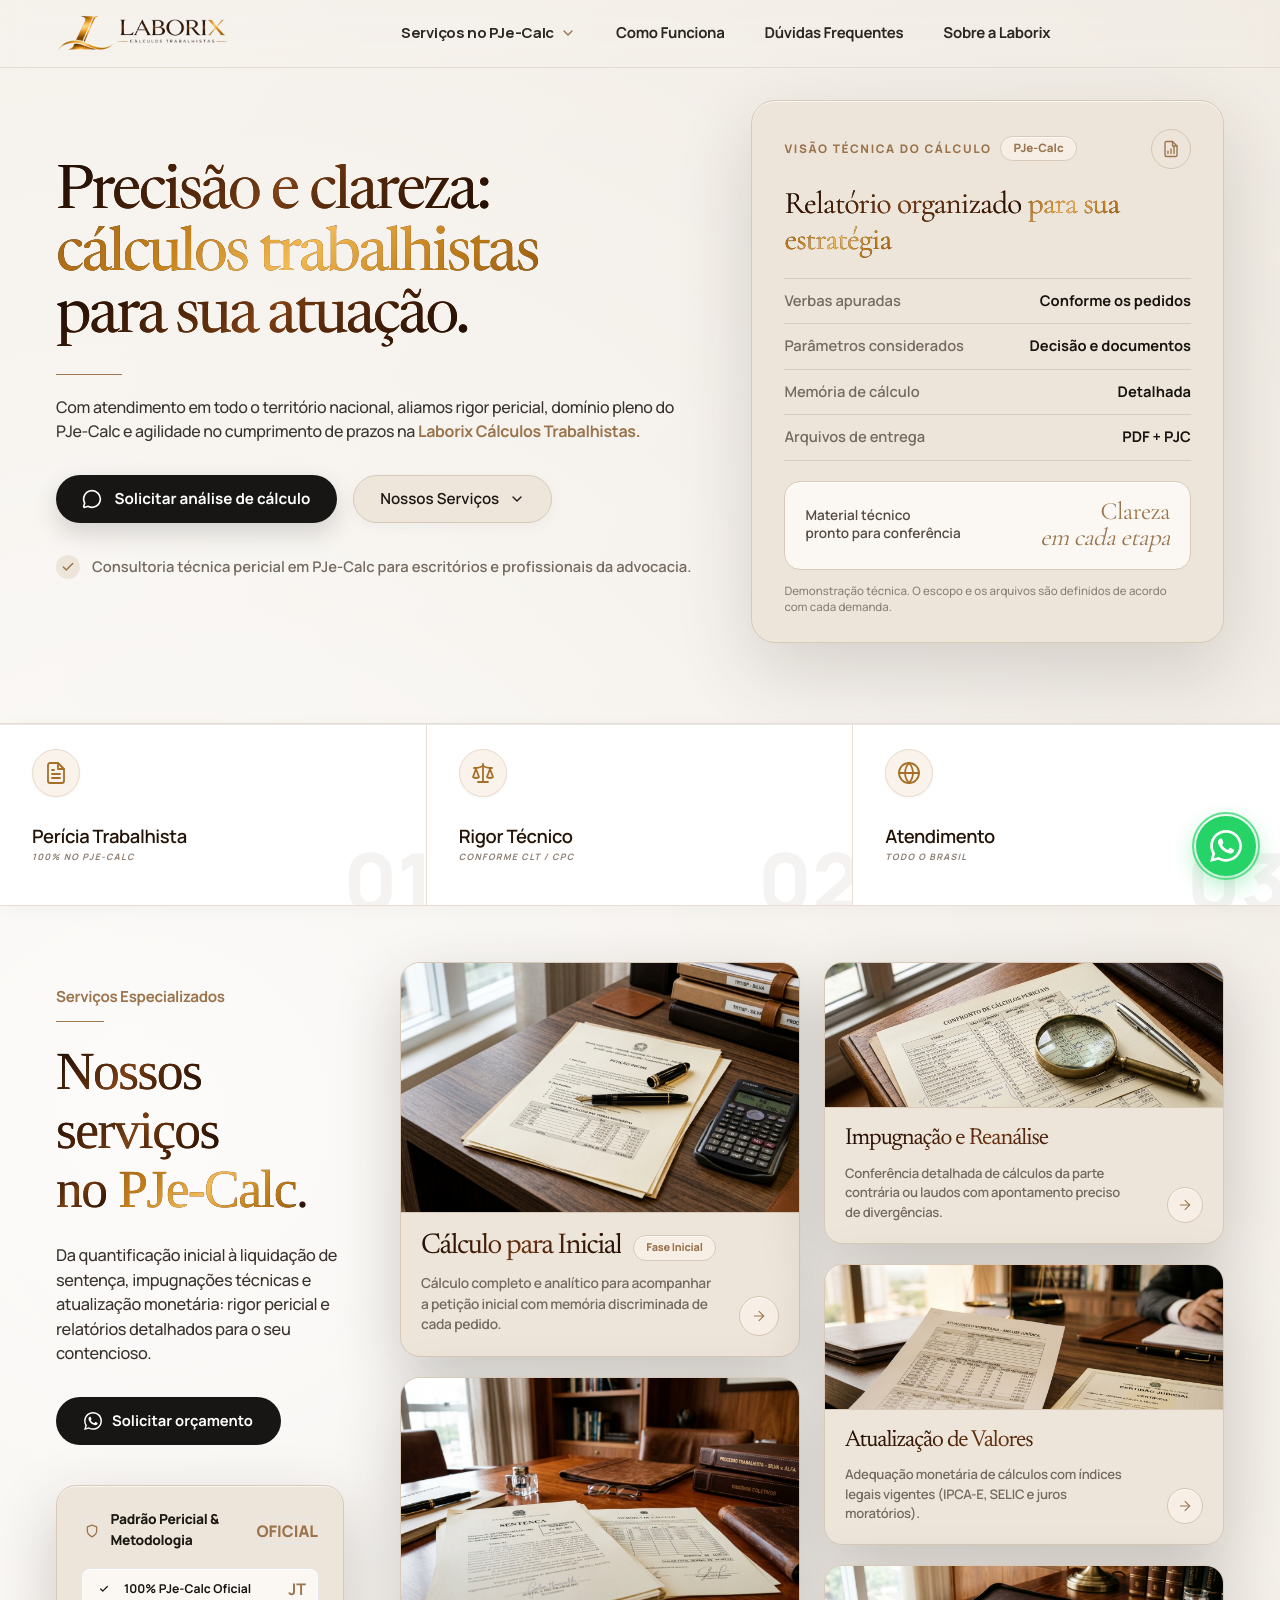
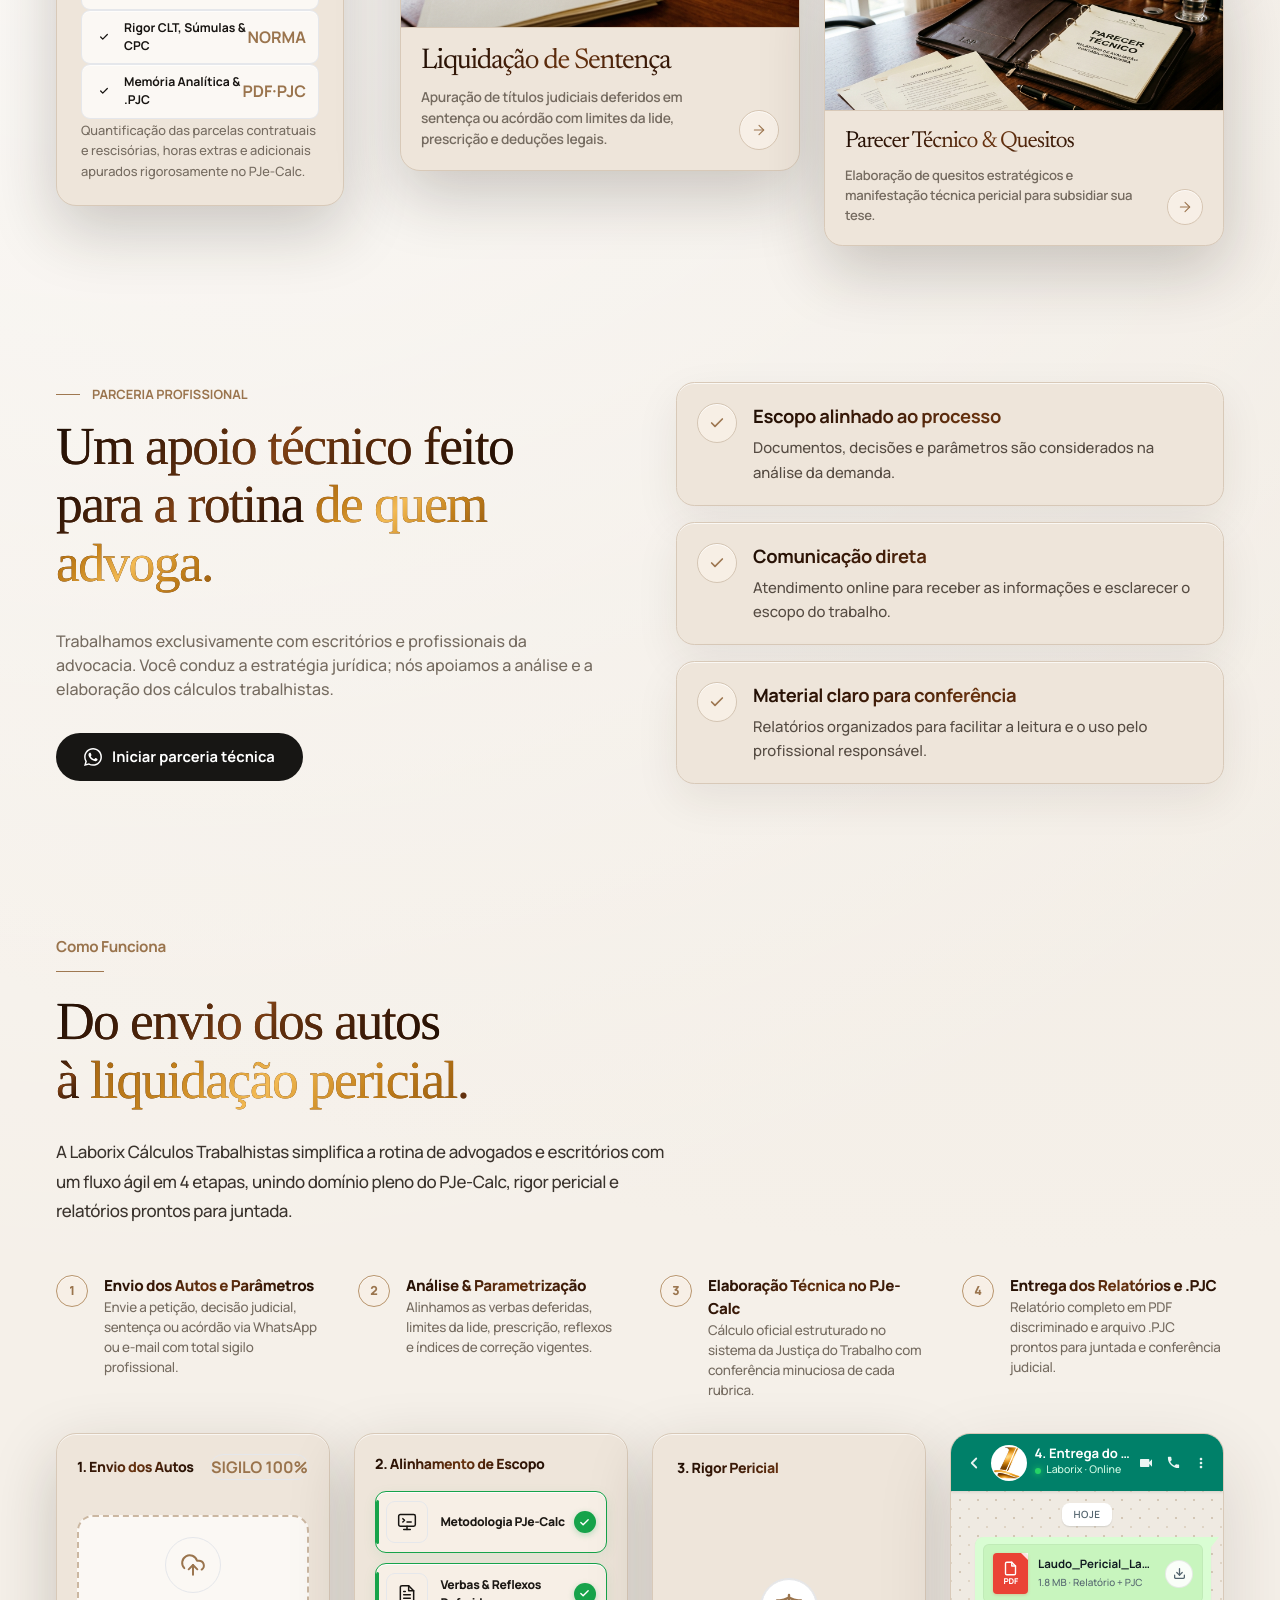
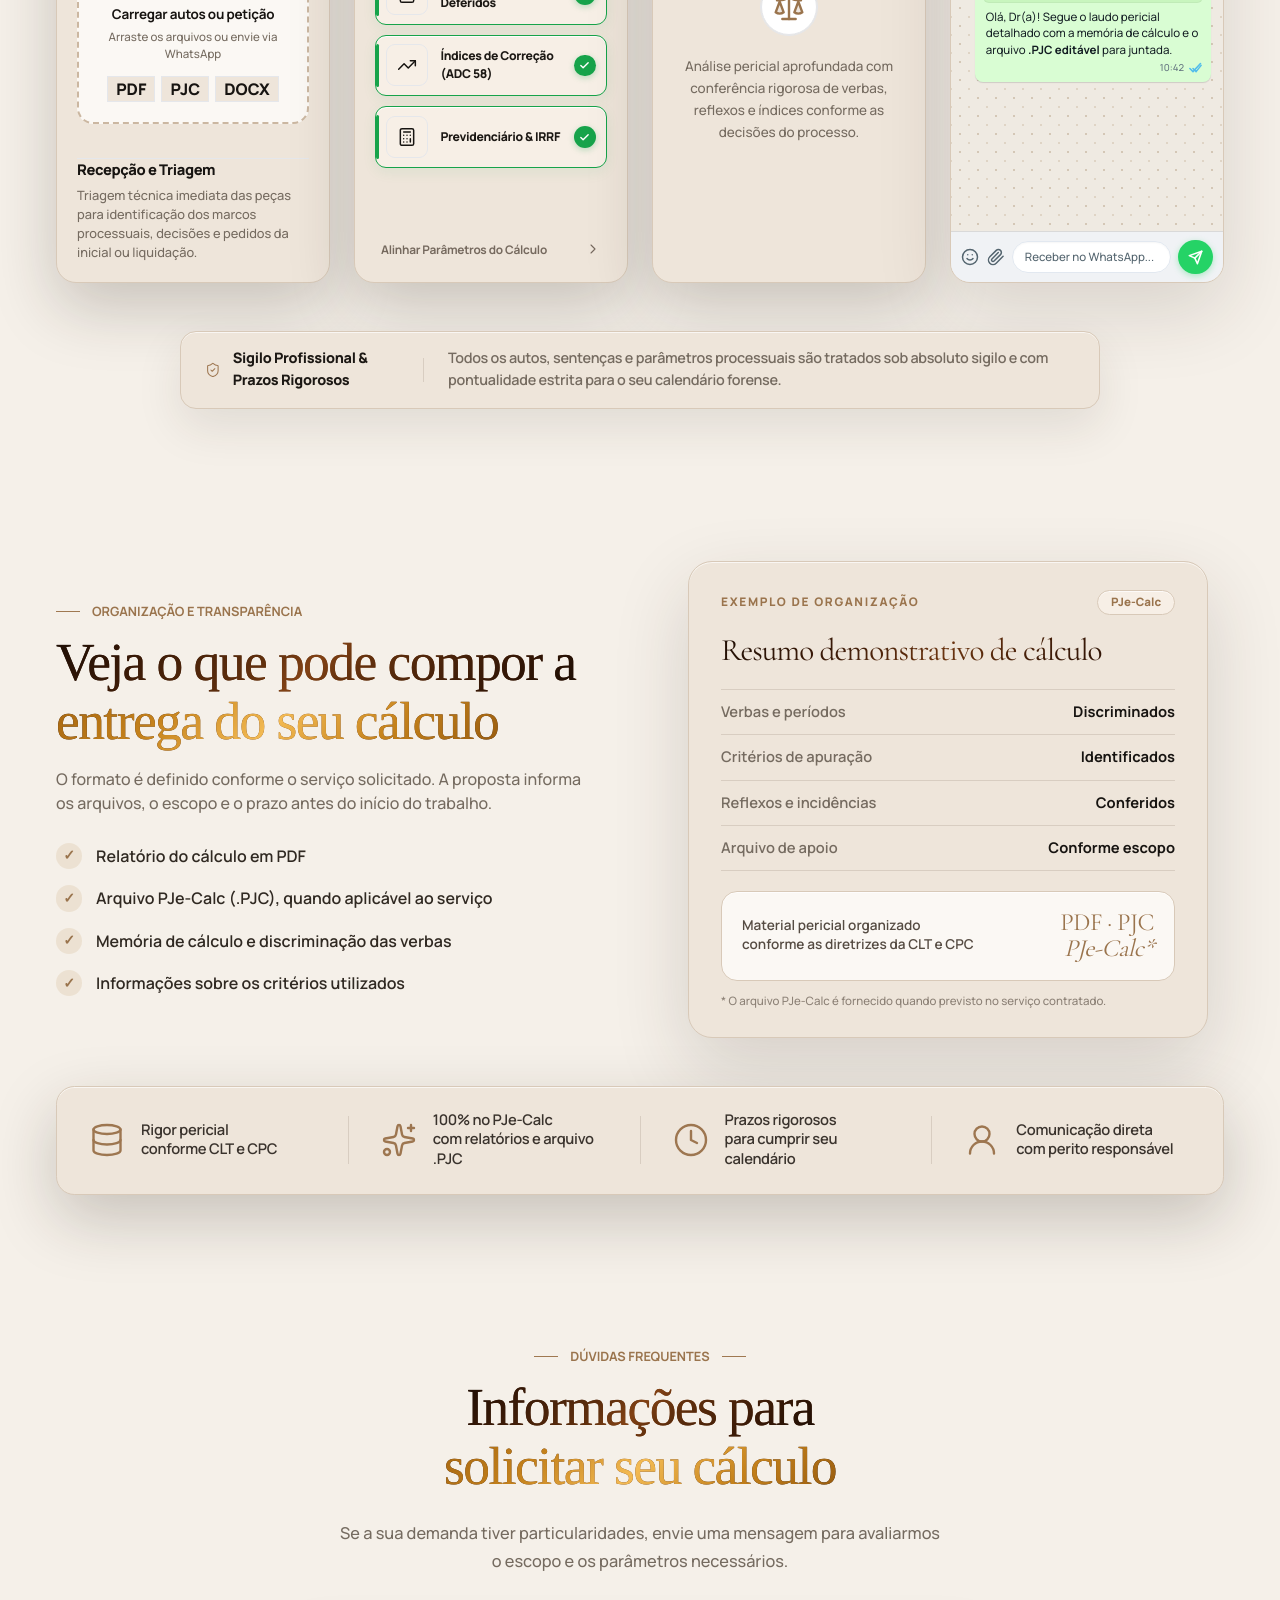
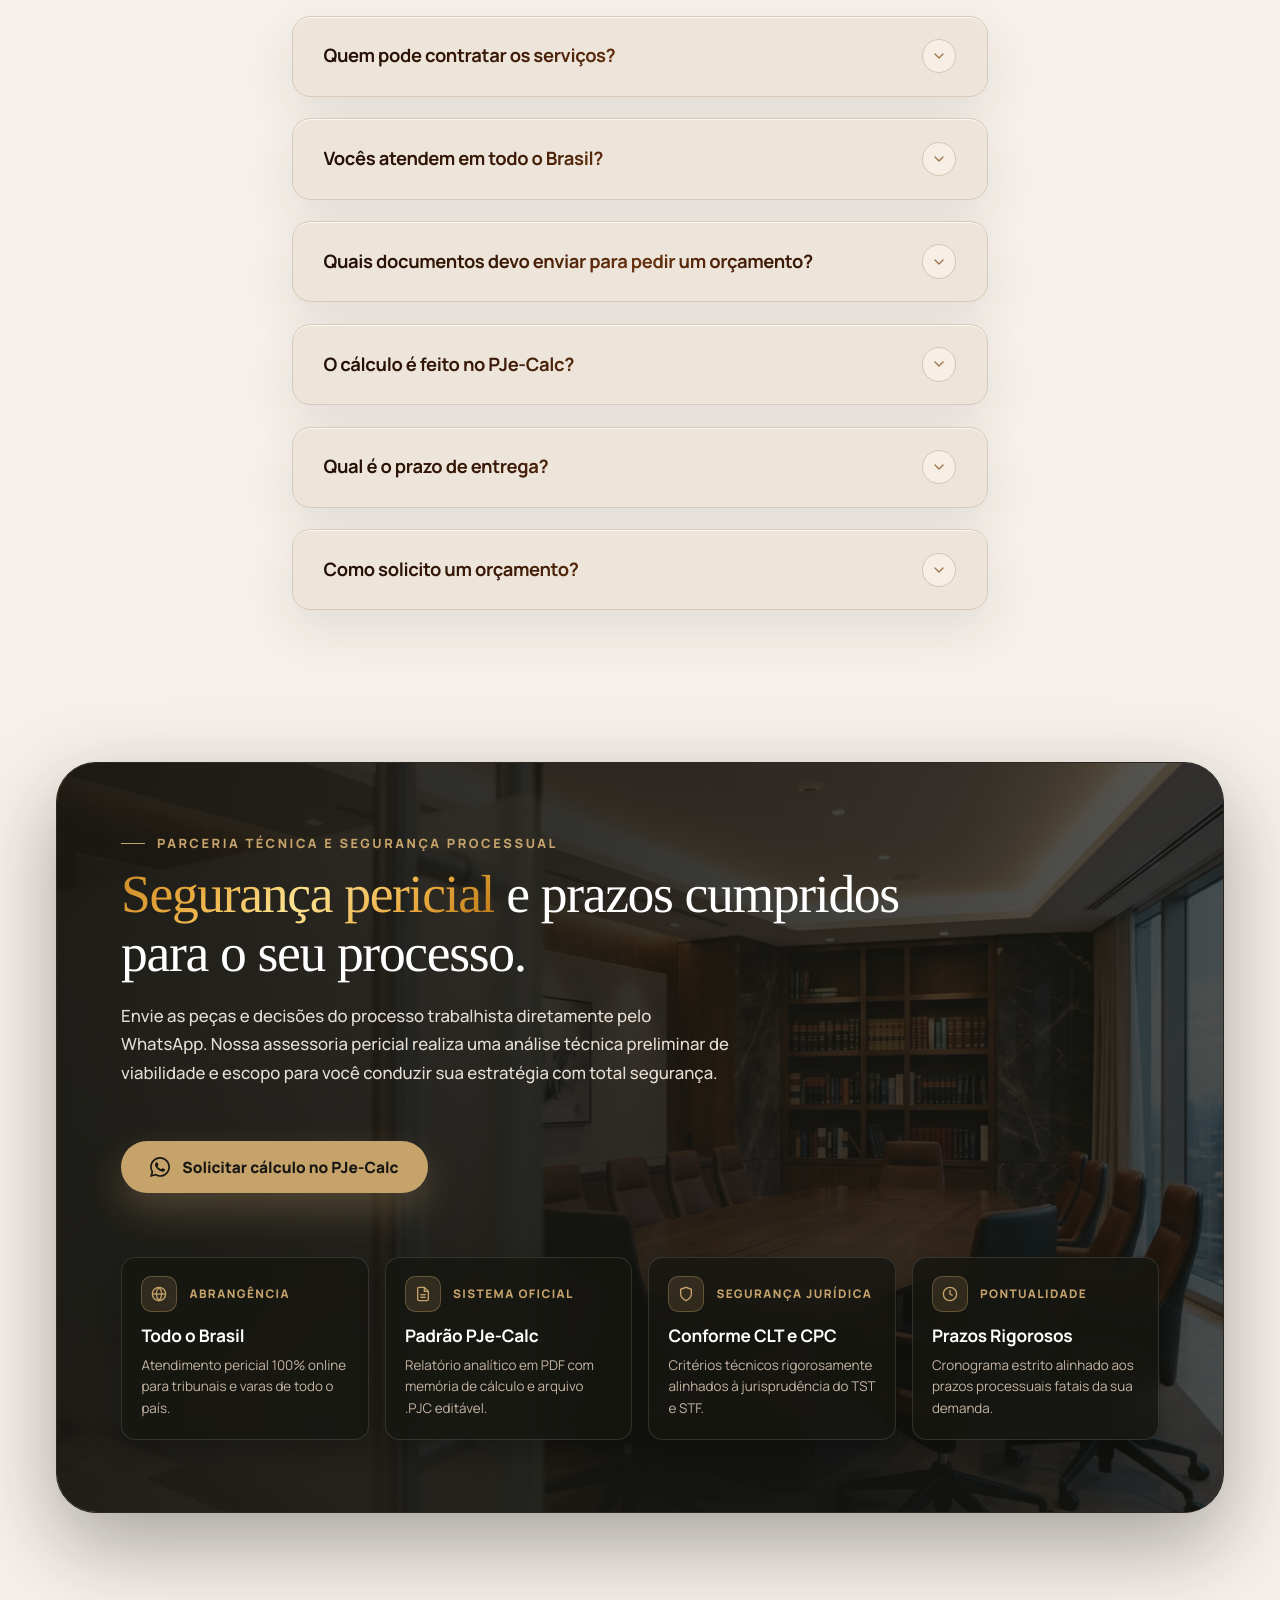
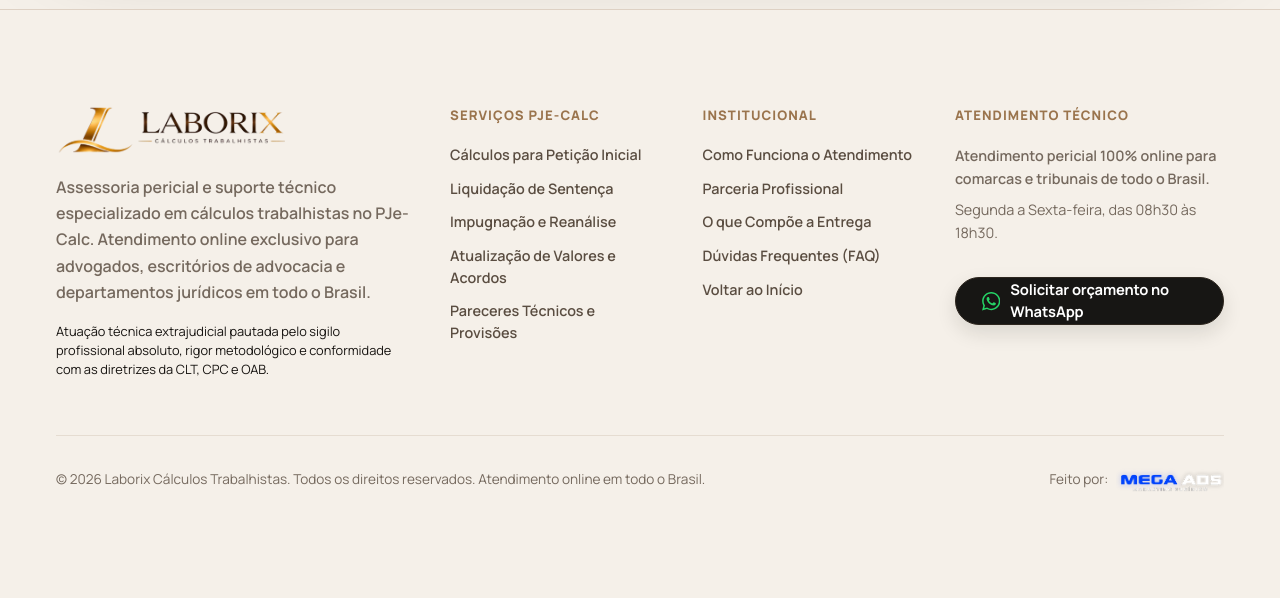
==== index.html @ f1755c23 "feat: landing page Laborix Calculos Trabalhistas - PJe-Calc" ====
<html lang="pt-BR">

<head><!-- =========================================================
Configuração do Documento & Metadados SEO
========================================================== -->
  <meta charset="UTF-8">
  <meta name="viewport" content="width=device-width, initial-scale=1.0">
  <title>Laborix Cálculos Trabalhistas | Apoio Especializado no PJe-Calc para Advogados</title>
  <meta name="description"
    content="Cálculos trabalhistas no PJe-Calc para advogados: cálculo para petição inicial, liquidação de sentença, impugnação e atualização de valores. Atendimento online em todo o Brasil.">
  <meta name="keywords"
    content="Cálculos Trabalhistas, PJe-Calc, Liquidação de Sentença, Impugnação de Cálculos, Cálculo Inicial Trabalhista, Atualização de Valores, Perícia Trabalhista, Consultoria para Advogados">
  <meta property="og:title" content="Laborix Cálculos Trabalhistas | Precisão e Rigor Técnico no PJe-Calc">
  <meta property="og:description"
    content="Apoio técnico e pericial em cálculos trabalhistas para advogados e escritórios em todo o Brasil. Relatórios analíticos e arquivo .pjc com máxima agilidade.">
  <meta property="og:locale" content="pt_BR">
  <!-- =========================================================
Tipografia & Fontes Locais
========================================================== -->
  <!-- =========================================================
Bibliotecas & Dependências
========================================================== -->
  <!-- =========================================================
Estilos Globais / Tokens de Design Laborix
========================================================== -->
  <!-- Favicon -->
  <link rel="icon" type="image/png" href="assets/img/favicon.png">

  <!-- Estilos e Design System Otimizados (100% Offline e Sem Dependências Externas) -->
  <link rel="stylesheet" href="assets/css/style.css">
</head>

<body class="min-h-screen overflow-x-hidden">
  <!-- =========================================================
  Navegação Principal & Cabeçalho
  ========================================================== -->
  <!-- =========================================================
  Navegação Principal & Cabeçalho
  ========================================================== -->
  <header
    class="sticky top-0 z-50 w-full border-b border-[#dfd4c8]/70 bg-[#f5f0e9]/92 backdrop-blur-md transition-all duration-300">
    <nav class="mx-auto flex max-w-[1510px] items-center justify-between gap-6 px-6 py-3.5 sm:px-8 lg:px-12 xl:px-14">
      <!-- Logo Oficial Laborix -->
      <a href="#" class="shrink-0 flex items-center transition duration-200 hover:opacity-90">
        <img src="assets/img/logo-laborix.webp" alt="Laborix Cálculos Trabalhistas"
          class="h-9 sm:h-11 w-auto object-contain" width="210" height="44">
      </a>

      <!-- Links de Navegação do Menu Principal (Apenas Opções Necessárias) -->
      <div class="hidden items-center gap-7 text-[15px] font-bold tracking-[-0.02em] text-[#2c2722] lg:flex xl:gap-10">
        <!-- Dropdown de Catálogos -->
        <div class="relative group">
          <button type="button" id="catalogo-dropdown-btn" aria-expanded="false"
            class="flex items-center gap-1.5 py-2 text-[#2c2722] transition hover:text-[#98704a] focus:outline-none">
            <span>Serviços no PJe-Calc</span>
            <svg xmlns="http://www.w3.org/2000/svg" width="16" height="16" viewBox="0 0 24 24" fill="none"
              stroke="currentColor" stroke-width="2" stroke-linecap="round" stroke-linejoin="round"
              class="h-4 w-4 text-[#98704a] transition-transform duration-200 group-hover:rotate-180">
              <path d="m6 9 6 6 6-6"></path>
            </svg>
          </button>

          <!-- Menu Dropdown de Catálogos -->
          <div
            class="invisible absolute left-0 top-full mt-2 w-72 origin-top-left rounded-[1.25rem] border border-[#d8c9b8] bg-[#f7f1e9] p-2.5 opacity-0 shadow-[0_24px_54px_rgba(42,31,22,0.18)] transition-all duration-200 group-hover:visible group-hover:opacity-100 group-focus-within:visible group-focus-within:opacity-100 group-hover:translate-y-0 translate-y-2 z-50">
            <a href="#servicos"
              class="group/item flex items-center gap-3.5 rounded-xl p-2.5 transition duration-150 hover:bg-[#eee5da]">
              <div
                class="flex h-10 w-10 shrink-0 items-center justify-center rounded-lg border border-[#d6c5b2] bg-[#fbf8f4] text-[#9d7650] shadow-[inset_0_1px_0_rgba(255,255,255,0.7)]">
                <svg xmlns="http://www.w3.org/2000/svg" width="20" height="20" viewBox="0 0 24 24" fill="none"
                  stroke="currentColor" stroke-width="1.8" stroke-linecap="round" stroke-linejoin="round">
                  <path d="M14 2H6a2 2 0 0 0-2 2v16a2 2 0 0 0 2 2h12a2 2 0 0 0 2-2V8z"></path>
                  <polyline points="14 2 14 8 20 8"></polyline>
                  <line x1="16" y1="13" x2="8" y2="13"></line>
                  <line x1="16" y1="17" x2="8" y2="17"></line>
                </svg>
              </div>
              <div>
                <p class="text-[0.88rem] font-bold text-[#1c1814] transition group-hover/item:text-[#9a744d]">
                  Cálculo para Petição Inicial
                </p>
                <p class="text-[0.74rem] font-medium text-[#75695e]">
                  Quantificação de verbas e reflexos
                </p>
              </div>
            </a>

            <a href="#servicos"
              class="group/item flex items-center gap-3.5 rounded-xl p-2.5 transition duration-150 hover:bg-[#eee5da]">
              <div
                class="flex h-10 w-10 shrink-0 items-center justify-center rounded-lg border border-[#d6c5b2] bg-[#fbf8f4] text-[#9d7650] shadow-[inset_0_1px_0_rgba(255,255,255,0.7)]">
                <svg xmlns="http://www.w3.org/2000/svg" width="20" height="20" viewBox="0 0 24 24" fill="none"
                  stroke="currentColor" stroke-width="1.8" stroke-linecap="round" stroke-linejoin="round">
                  <path d="M12 2v20"></path>
                  <path d="M17 5H9.5a3.5 3.5 0 0 0 0 7h5a3.5 3.5 0 0 1 0 7H6"></path>
                </svg>
              </div>
              <div>
                <p class="text-[0.88rem] font-bold text-[#1c1814] transition group-hover/item:text-[#9a744d]">
                  Liquidação de Sentença
                </p>
                <p class="text-[0.74rem] font-medium text-[#75695e]">
                  Apuração fiel às verbas deferidas
                </p>
              </div>
            </a>

            <a href="#servicos"
              class="group/item flex items-center gap-3.5 rounded-xl p-2.5 transition duration-150 hover:bg-[#eee5da]">
              <div
                class="flex h-10 w-10 shrink-0 items-center justify-center rounded-lg border border-[#d6c5b2] bg-[#fbf8f4] text-[#9d7650] shadow-[inset_0_1px_0_rgba(255,255,255,0.7)]">
                <svg xmlns="http://www.w3.org/2000/svg" width="20" height="20" viewBox="0 0 24 24" fill="none"
                  stroke="currentColor" stroke-width="1.8" stroke-linecap="round" stroke-linejoin="round">
                  <path d="M10.29 3.86L1.82 18a2 2 0 0 0 1.71 3h16.94a2 2 0 0 0 1.71-3L13.71 3.86a2 2 0 0 0-3.42 0z">
                  </path>
                  <line x1="12" y1="9" x2="12" y2="13"></line>
                  <line x1="12" y1="17" x2="12.01" y2="17"></line>
                </svg>
              </div>
              <div>
                <p class="text-[0.88rem] font-bold text-[#1c1814] transition group-hover/item:text-[#9a744d]">
                  Impugnação & Reanálise
                </p>
                <p class="text-[0.74rem] font-medium text-[#75695e]">
                  Conferência técnica de divergências
                </p>
              </div>
            </a>

            <a href="#servicos"
              class="group/item flex items-center gap-3.5 rounded-xl p-2.5 transition duration-150 hover:bg-[#eee5da]">
              <div
                class="flex h-10 w-10 shrink-0 items-center justify-center rounded-lg border border-[#d6c5b2] bg-[#fbf8f4] text-[#9d7650] shadow-[inset_0_1px_0_rgba(255,255,255,0.7)]">
                <svg xmlns="http://www.w3.org/2000/svg" width="20" height="20" viewBox="0 0 24 24" fill="none"
                  stroke="currentColor" stroke-width="1.8" stroke-linecap="round" stroke-linejoin="round">
                  <path d="M21.5 2v6h-6"></path>
                  <path d="M21.34 15.57a10 10 0 1 1-.57-8.38l5.67-5.67"></path>
                </svg>
              </div>
              <div>
                <p class="text-[0.88rem] font-bold text-[#1c1814] transition group-hover/item:text-[#9a744d]">
                  Atualização de Valores
                </p>
                <p class="text-[0.74rem] font-medium text-[#75695e]">
                  Índices IPCA-E, Selic e juros vigentes
                </p>
              </div>
            </a>
          </div>
        </div>

        <a href="#como-funciona" class="transition hover:text-[#98704a]">Como Funciona</a>
        <a href="#investimento" class="transition hover:text-[#98704a]">Dúvidas Frequentes</a>
        <a href="#sobre" class="transition hover:text-[#98704a]">Sobre a Laborix</a>
      </div>

      <!-- Ações de Navegação (Contato & Menu Mobile) -->
      <div class="flex items-center gap-4 sm:gap-6">
        <a href="https://wa.me/5500000000000?text=Ol%C3%A1!%20Gostaria%20de%20consultar%20um%20c%C3%A1lculo%20trabalhista."
          target="_blank" rel="noopener"
          class="hidden items-center gap-2 text-[14px] font-bold text-[#2c2722] transition hover:text-[#98704a] lg:inline-flex">
          <svg xmlns="http://www.w3.org/2000/svg" width="16" height="16" viewBox="0 0 24 24" fill="none"
            stroke="currentColor" stroke-width="2" stroke-linecap="round" stroke-linejoin="round">
            <circle cx="12" cy="12" r="10"></circle>
            <line x1="2" y1="12" x2="22" y2="12"></line>
            <path d="M12 2a15.3 15.3 0 0 1 4 10 15.3 15.3 0 0 1-4 10 15.3 15.3 0 0 1-4-10 15.3 15.3 0 0 1 4-10z"></path>
          </svg>
          Atendimento em Todo o Brasil
        </a>

        <!-- Botão Menu Mobile -->
        <button type="button" id="mobile-menu-toggle" aria-label="Menu principal"
          class="inline-flex h-11 w-11 items-center justify-center rounded-xl border border-[#d8c9b8] bg-[#f7f1e9] text-[#1c1814] transition hover:bg-[#eee5da] lg:hidden">
          <svg id="mobile-hamburger-icon" xmlns="http://www.w3.org/2000/svg" width="22" height="22" viewBox="0 0 24 24"
            fill="none" stroke="currentColor" stroke-width="2" stroke-linecap="round" stroke-linejoin="round">
            <line x1="4" x2="20" y1="12" y2="12"></line>
            <line x1="4" x2="20" y1="6" y2="6"></line>
            <line x1="4" x2="20" y1="18" y2="18"></line>
          </svg>
          <svg id="mobile-close-icon" class="hidden" xmlns="http://www.w3.org/2000/svg" width="22" height="22"
            viewBox="0 0 24 24" fill="none" stroke="currentColor" stroke-width="2" stroke-linecap="round"
            stroke-linejoin="round">
            <path d="M18 6 6 18"></path>
            <path d="m6 6 12 12"></path>
          </svg>
        </button>
      </div>
    </nav>

    <!-- Mobile Drawer Menu -->
    <div id="mobile-menu" class="hidden border-t border-[#dfd4c8] bg-[#f7f1e9] px-6 py-5 shadow-2xl lg:hidden">
      <div class="flex flex-col gap-3">
        <p class="text-[0.72rem] font-extrabold uppercase tracking-widest text-[#9a744d]">
          Nossos Serviços
        </p>
        <div class="space-y-1.5 pl-2">
          <a href="#servicos"
            class="group/item flex items-center gap-3.5 rounded-xl p-2.5 transition duration-150 hover:bg-[#eee5da]">
            <div
              class="flex h-10 w-10 shrink-0 items-center justify-center rounded-lg border border-[#d6c5b2] bg-[#fbf8f4] text-[#9d7650] shadow-[inset_0_1px_0_rgba(255,255,255,0.7)]">
              <svg xmlns="http://www.w3.org/2000/svg" width="20" height="20" viewBox="0 0 24 24" fill="none"
                stroke="currentColor" stroke-width="1.8" stroke-linecap="round" stroke-linejoin="round">
                <path d="M14 2H6a2 2 0 0 0-2 2v16a2 2 0 0 0 2 2h12a2 2 0 0 0 2-2V8z"></path>
                <polyline points="14 2 14 8 20 8"></polyline>
                <line x1="16" y1="13" x2="8" y2="13"></line>
                <line x1="16" y1="17" x2="8" y2="17"></line>
              </svg>
            </div>
            <div>
              <p class="text-[0.88rem] font-bold text-[#1c1814] transition group-hover/item:text-[#9a744d]">
                Cálculo para Petição Inicial
              </p>
              <p class="text-[0.74rem] font-medium text-[#75695e]">
                Quantificação de verbas e reflexos
              </p>
            </div>
          </a>

          <a href="#servicos"
            class="group/item flex items-center gap-3.5 rounded-xl p-2.5 transition duration-150 hover:bg-[#eee5da]">
            <div
              class="flex h-10 w-10 shrink-0 items-center justify-center rounded-lg border border-[#d6c5b2] bg-[#fbf8f4] text-[#9d7650] shadow-[inset_0_1px_0_rgba(255,255,255,0.7)]">
              <svg xmlns="http://www.w3.org/2000/svg" width="20" height="20" viewBox="0 0 24 24" fill="none"
                stroke="currentColor" stroke-width="1.8" stroke-linecap="round" stroke-linejoin="round">
                <path d="M12 2v20"></path>
                <path d="M17 5H9.5a3.5 3.5 0 0 0 0 7h5a3.5 3.5 0 0 1 0 7H6"></path>
              </svg>
            </div>
            <div>
              <p class="text-[0.88rem] font-bold text-[#1c1814] transition group-hover/item:text-[#9a744d]">
                Liquidação de Sentença
              </p>
              <p class="text-[0.74rem] font-medium text-[#75695e]">
                Apuração fiel às verbas deferidas
              </p>
            </div>
          </a>

          <a href="#servicos"
            class="group/item flex items-center gap-3.5 rounded-xl p-2.5 transition duration-150 hover:bg-[#eee5da]">
            <div
              class="flex h-10 w-10 shrink-0 items-center justify-center rounded-lg border border-[#d6c5b2] bg-[#fbf8f4] text-[#9d7650] shadow-[inset_0_1px_0_rgba(255,255,255,0.7)]">
              <svg xmlns="http://www.w3.org/2000/svg" width="20" height="20" viewBox="0 0 24 24" fill="none"
                stroke="currentColor" stroke-width="1.8" stroke-linecap="round" stroke-linejoin="round">
                <path d="M10.29 3.86L1.82 18a2 2 0 0 0 1.71 3h16.94a2 2 0 0 0 1.71-3L13.71 3.86a2 2 0 0 0-3.42 0z">
                </path>
                <line x1="12" y1="9" x2="12" y2="13"></line>
                <line x1="12" y1="17" x2="12.01" y2="17"></line>
              </svg>
            </div>
            <div>
              <p class="text-[0.88rem] font-bold text-[#1c1814] transition group-hover/item:text-[#9a744d]">
                Impugnação & Reanálise
              </p>
              <p class="text-[0.74rem] font-medium text-[#75695e]">
                Conferência técnica de divergências
              </p>
            </div>
          </a>

          <a href="#servicos"
            class="group/item flex items-center gap-3.5 rounded-xl p-2.5 transition duration-150 hover:bg-[#eee5da]">
            <div
              class="flex h-10 w-10 shrink-0 items-center justify-center rounded-lg border border-[#d6c5b2] bg-[#fbf8f4] text-[#9d7650] shadow-[inset_0_1px_0_rgba(255,255,255,0.7)]">
              <svg xmlns="http://www.w3.org/2000/svg" width="20" height="20" viewBox="0 0 24 24" fill="none"
                stroke="currentColor" stroke-width="1.8" stroke-linecap="round" stroke-linejoin="round">
                <path d="M21.5 2v6h-6"></path>
                <path d="M21.34 15.57a10 10 0 1 1-.57-8.38l5.67-5.67"></path>
              </svg>
            </div>
            <div>
              <p class="text-[0.88rem] font-bold text-[#1c1814] transition group-hover/item:text-[#9a744d]">
                Atualização de Valores
              </p>
              <p class="text-[0.74rem] font-medium text-[#75695e]">
                Índices IPCA-E, Selic e juros vigentes
              </p>
            </div>
          </a>
        </div>

        <div class="my-2 h-px w-full bg-[#dfd4c8]"></div>

        <a href="#como-funciona"
          class="mobile-nav-link py-2 text-[0.95rem] font-bold text-[#1c1814] hover:text-[#9a744d]">
          Como Funciona
        </a>
        <a href="#investimento"
          class="mobile-nav-link py-2 text-[0.95rem] font-bold text-[#1c1814] hover:text-[#9a744d]">Dúvidas
          Frequentes</a>
        <a href="#sobre" class="mobile-nav-link py-2 text-[0.95rem] font-bold text-[#1c1814] hover:text-[#9a744d]">
          Sobre a Laborix
        </a>
        <a href="https://wa.me/5500000000000?text=Ol%C3%A1!%20Gostaria%20de%20consultar%20um%20c%C3%A1lculo%20trabalhista."
          target="_blank" rel="noopener"
          class="hidden items-center gap-2 text-[14px] font-bold text-[#2c2722] transition hover:text-[#98704a] xl:inline-flex">
          <svg xmlns="http://www.w3.org/2000/svg" width="16" height="16" viewBox="0 0 24 24" fill="none"
            stroke="currentColor" stroke-width="2" stroke-linecap="round" stroke-linejoin="round">
            <circle cx="12" cy="12" r="10"></circle>
            <line x1="2" y1="12" x2="22" y2="12"></line>
            <path d="M12 2a15.3 15.3 0 0 1 4 10 15.3 15.3 0 0 1-4 10 15.3 15.3 0 0 1-4-10 15.3 15.3 0 0 1 4-10z"></path>
          </svg>
          Atendimento em Todo o Brasil
        </a>
      </div>
    </div>
  </header>

  <main>
    <!-- =========================================================
    Seção 01 / Hero & Apresentação Principal
    ========================================================== -->
    <section class="pb-16 pt-8 lg:pb-20">
      <div class="mx-auto max-w-[1510px] px-6 sm:px-8 lg:px-12 xl:px-14">
        <div class="hero-layout-grid w-full">
          <!-- =====================================================
          Hero / Lado Esquerdo: Conteúdo Principal (Texto, CTAs & Métricas)
          ====================================================== -->
          <div class="hero-side flex flex-col justify-center">
            <div class="max-w-[720px] reveal-on-scroll delay-300">
              <!-- Título Principal da Hero -->
              <h1 class="font-display hero-title-refined font-normal reveal-on-scroll">
                <span class="brown-gradient-text">Precisão e clareza:</span><br class="hidden sm:inline"> <span
                  class="gold-gradient-text"><br>cálculos trabalhistas</span> <br><span class="brown-gradient-text">para
                  sua atuação.</span>
              </h1>

              <!-- Decorative Rule -->
              <div class="mt-6 h-px w-[4.1rem] bg-[#9f7851] reveal-on-scroll delay-150"></div>

              <!-- Texto de Apresentação da Hero -->
              <p
                class="mt-5 max-w-[38rem] text-[1.05rem] font-medium leading-[1.68] tracking-[-0.02em] text-[#3a332d] sm:text-[1.12rem]">
                Com atendimento em todo o território nacional, aliamos rigor pericial, domínio pleno do PJe-Calc e
                agilidade no cumprimento de prazos na
                <span class="font-bold text-[#9a744d]">Laborix Cálculos Trabalhistas.</span>
              </p>

              <!-- Grupo de Botões de Ação (CTAs) -->
              <div class="mt-8 flex flex-wrap items-center gap-4 reveal-on-scroll delay-500">
                <a href="https://wa.me/5500000000000?text=Ol%C3%A1!%20Gostaria%20de%20solicitar%20uma%20an%C3%A1lise%20de%20c%C3%A1lculo%20trabalhista%20com%20a%20Laborix."
                  target="_blank" rel="noopener"
                  class="hero-btn-primary inline-flex h-[48px] items-center justify-center gap-3 rounded-full bg-[#171614] px-6 text-[0.94rem] font-bold text-white shadow-[0_10px_24px_rgba(23,22,20,0.18)] transition hover:-translate-y-0.5 hover:bg-[#2a2420]">
                  <svg xmlns="http://www.w3.org/2000/svg" width="20" height="20" viewBox="0 0 24 24" fill="none"
                    stroke="currentColor" stroke-width="2" stroke-linecap="round" stroke-linejoin="round"
                    class="h-5 w-5 shrink-0">
                    <path
                      d="M2.992 16.342a2 2 0 0 1 .094 1.167l-1.065 3.29a1 1 0 0 0 1.236 1.168l3.413-.998a2 2 0 0 1 1.099.092 10 10 0 1 0-4.777-4.719">
                    </path>
                  </svg>
                  <span>Solicitar análise de cálculo</span>
                </a>

                <a href="#servicos"
                  class="hero-btn-secondary inline-flex h-[48px] items-center justify-center gap-2.5 rounded-full border border-[#d6c9bc] bg-[#eee6db] px-6 text-[0.94rem] font-semibold text-[#1c1915] shadow-[0_4px_12px_rgba(88,72,58,0.06)] transition hover:-translate-y-0.5 hover:border-[#c6b49f] hover:bg-[#f6efe6]">
                  <span>Nossos Serviços</span>
                  <svg xmlns="http://www.w3.org/2000/svg" width="16" height="16" viewBox="0 0 24 24" fill="none"
                    stroke="currentColor" stroke-width="2" stroke-linecap="round" stroke-linejoin="round"
                    class="h-4 w-4 shrink-0 transition-transform duration-200">
                    <path d="m6 9 6 6 6-6"></path>
                  </svg>
                </a>
              </div>

              <!-- Selo de Rigor Pericial & Confiança Estratégica -->
              <div class="mt-8 flex items-center gap-3 text-[#756b60] reveal-on-scroll delay-700">
                <div class="flex h-6 w-6 shrink-0 items-center justify-center rounded-full bg-[#eee5da] text-[#9a744d]">
                  <svg xmlns="http://www.w3.org/2000/svg" width="14" height="14" viewBox="0 0 24 24" fill="none"
                    stroke="currentColor" stroke-width="2.5" stroke-linecap="round" stroke-linejoin="round">
                    <polyline points="20 6 9 17 4 12"></polyline>
                  </svg>
                </div>
                <p class="text-[0.92rem] font-semibold tracking-[-0.015em] text-[#554b42]">
                  Consultoria técnica pericial em PJe-Calc para escritórios e profissionais da advocacia.
                </p>
              </div>
            </div>
          </div>

          <!-- =====================================================
          Hero / Lado Direito: Card Técnico Demonstrativo (Bege com Ícone Circular Pericial)
          ====================================================== -->
          <div class="hero-side flex items-center justify-center lg:justify-end">
            <div class="hero-card-beige reveal-on-scroll delay-200">
              <!-- Corpo do Card Técnico (Sem imagem, com Badge Circular no Topo) -->
              <div class="card-body pt-6 sm:pt-7">
                <!-- Topo do Card com Badge Circular Pericial -->
                <div class="card-header items-center">
                  <div class="flex items-center gap-2 sm:gap-2.5">
                    <span class="card-badge-tag">
                      VISÃO TÉCNICA DO CÁLCULO
                    </span>
                    <span class="card-pill">
                      PJe-Calc
                    </span>
                  </div>

                  <!-- Ícone Circular Estilo Badge Nobre (Relatório Analítico de Cálculo & PJe-Calc) -->
                  <div
                    class="inline-flex h-10 w-10 shrink-0 items-center justify-center rounded-full border border-[#d6c5b2] bg-[#fbf9f6] text-[#9a744d] shadow-[0_2px_8px_rgba(49,37,28,0.06),inset_0_1px_0_rgba(255,255,255,0.85)] transition duration-200 hover:scale-105"
                    title="Relatório Técnico & Memória de Cálculo PJe-Calc">
                    <svg xmlns="http://www.w3.org/2000/svg" width="18" height="18" viewBox="0 0 24 24" fill="none"
                      stroke="currentColor" stroke-width="1.8" stroke-linecap="round" stroke-linejoin="round">
                      <path d="M14 2H6a2 2 0 0 0-2 2v16a2 2 0 0 0 2 2h12a2 2 0 0 0 2-2V8z"></path>
                      <polyline points="14 2 14 8 20 8"></polyline>
                      <path d="M8 18v-3"></path>
                      <path d="M12 18v-6"></path>
                      <path d="M16 18v-9"></path>
                    </svg>
                  </div>
                </div>

                <!-- Título do Card -->
                <h3 class="card-title">
                  <span class="brown-gradient-text">Relatório organizado</span> <span class="gold-gradient-text">para
                    sua estratégia</span>
                </h3>

                <!-- Linhas de Verbas e Critérios -->
                <div class="card-table">
                  <div class="card-row">
                    <span class="row-label">Verbas apuradas</span>
                    <span class="row-value">Conforme os pedidos</span>
                  </div>

                  <div class="card-row">
                    <span class="row-label">Parâmetros considerados</span>
                    <span class="row-value">Decisão e documentos</span>
                  </div>

                  <div class="card-row">
                    <span class="row-label">Memória de cálculo</span>
                    <span class="row-value">Detalhada</span>
                  </div>

                  <div class="card-row">
                    <span class="row-label">Arquivos de entrega</span>
                    <span class="row-value">PDF + PJC</span>
                  </div>
                </div>

                <!-- Bloco Inferior de Destaque -->
                <div class="card-highlight-box">
                  <p class="box-text">
                    Material técnico<br>pronto para conferência
                  </p>
                  <p class="box-stat">
                    Clareza<br><span>em cada etapa</span>
                  </p>
                </div>

                <!-- Legenda Informativa -->
                <p class="card-caption">
                  Demonstração técnica. O escopo e os arquivos são definidos de acordo com cada demanda.
                </p>
              </div>
            </div>
          </div>
        </div>
      </div>
    </section>

    <!-- =========================================================
    Seção Módulos / 3 Pilares Estratégicos Laborix
    (Perícia Trabalhista | Rigor Técnico | Atendimento Todo o Brasil)
    Estrutura & Estilo adaptados fielmente da referência Ishii Imobiliário
    ========================================================== -->
    <section class="laborix-modules-bar-section border-b border-[#ebd9c7]/80 bg-white relative z-10 w-full shadow-sm">
      <div
        class="laborix-modules-grid grid grid-cols-1 md:grid-cols-3 divide-y md:divide-y-0 md:divide-x divide-[#ebd9c7]/80 border-t border-[#ebd9c7]/80 max-w-[1510px] mx-auto">

        <!-- Módulo 01: Perícia Trabalhista -->
        <a href="#servicos" title="Perícia Trabalhista no PJe-Calc"
          class="laborix-module-item p-6 group relative overflow-hidden flex flex-col justify-start gap-4 min-h-[180px] hover:bg-[#faf7f2]/80 transition-colors duration-500 cursor-pointer block border-b md:border-b-0">
          <div
            class="module-item-watermark absolute -right-2 -bottom-4 text-[80px] font-bold text-[#241307]/[0.05] leading-none select-none group-hover:scale-110 transition-transform duration-700 pointer-events-none">
            01</div>
          <div class="flex justify-between items-start z-10 relative">
            <div
              class="module-badge-icon w-12 h-12 bg-[#faf3eb] text-[#a66f28] rounded-full flex items-center justify-center group-hover:bg-[#241307] group-hover:text-[#f3ba53] transition-all duration-500 ring-1 ring-[#eadbc9] shadow-sm">
              <svg xmlns="http://www.w3.org/2000/svg" width="24" height="24" viewBox="0 0 24 24" fill="none"
                stroke="currentColor" stroke-width="1.8" stroke-linecap="round" stroke-linejoin="round" class="w-6 h-6">
                <path d="M14 2H6a2 2 0 0 0-2 2v16a2 2 0 0 0 2 2h12a2 2 0 0 0 2-2V8z"></path>
                <polyline points="14 2 14 8 20 8"></polyline>
                <line x1="16" y1="13" x2="8" y2="13"></line>
                <line x1="16" y1="17" x2="8" y2="17"></line>
                <polyline points="10 9 9 9 8 9"></polyline>
              </svg>
            </div>
          </div>
          <div class="z-10 mt-2 relative">
            <h3
              class="module-item-title text-lg font-semibold text-[#241307] tracking-tight mb-1 group-hover:text-[#a66f28] transition-colors">
              Perícia Trabalhista</h3>
            <p class="module-item-subtitle text-[8.5px] uppercase tracking-widest text-[#8c7d70] font-bold italic">100%
              no PJe-Calc</p>
          </div>
          <div
            class="module-bottom-bar absolute bottom-0 left-0 w-full h-[3.5px] bg-gradient-to-r from-[#965a0e] via-[#f3ba53] to-[#c5821c] scale-x-0 group-hover:scale-x-100 transition-transform duration-500 origin-left">
          </div>
        </a>

        <!-- Módulo 02: Rigor Técnico -->
        <a href="#servicos" title="Rigor Técnico e Conformidade CLT / CPC"
          class="laborix-module-item p-6 group relative overflow-hidden flex flex-col justify-start gap-4 min-h-[180px] hover:bg-[#faf7f2]/80 transition-colors duration-500 cursor-pointer block border-b md:border-b-0">
          <div
            class="module-item-watermark absolute -right-2 -bottom-4 text-[80px] font-bold text-[#241307]/[0.05] leading-none select-none group-hover:scale-110 transition-transform duration-700 pointer-events-none">
            02</div>
          <div class="flex justify-between items-start z-10 relative">
            <div
              class="module-badge-icon w-12 h-12 bg-[#faf3eb] text-[#a66f28] rounded-full flex items-center justify-center group-hover:bg-[#241307] group-hover:text-[#f3ba53] transition-all duration-500 ring-1 ring-[#eadbc9] shadow-sm">
              <svg xmlns="http://www.w3.org/2000/svg" width="24" height="24" viewBox="0 0 24 24" fill="none"
                stroke="currentColor" stroke-width="1.8" stroke-linecap="round" stroke-linejoin="round" class="w-6 h-6">
                <path d="m16 16 3-8 3 8c-.87.65-1.92 1-3 1s-2.13-.35-3-1Z"></path>
                <path d="m2 16 3-8 3 8c-.87.65-1.92 1-3 1s-2.13-.35-3-1Z"></path>
                <path d="M7 21h10"></path>
                <path d="M12 3v18"></path>
                <path d="M3 7h2c2 0 5-1 7-2 2 1 5 2 7 2h2"></path>
              </svg>
            </div>
          </div>
          <div class="z-10 mt-2 relative">
            <h3
              class="module-item-title text-lg font-semibold text-[#241307] tracking-tight mb-1 group-hover:text-[#a66f28] transition-colors">
              Rigor Técnico</h3>
            <p class="module-item-subtitle text-[8.5px] uppercase tracking-widest text-[#8c7d70] font-bold italic">
              Conforme CLT / CPC</p>
          </div>
          <div
            class="module-bottom-bar absolute bottom-0 left-0 w-full h-[3.5px] bg-gradient-to-r from-[#965a0e] via-[#f3ba53] to-[#c5821c] scale-x-0 group-hover:scale-x-100 transition-transform duration-500 origin-left">
          </div>
        </a>

        <!-- Módulo 03: Atendimento -->
        <a href="#servicos" title="Atendimento em Todo o Brasil"
          class="laborix-module-item p-6 group relative overflow-hidden flex flex-col justify-start gap-4 min-h-[180px] hover:bg-[#faf7f2]/80 transition-colors duration-500 cursor-pointer block">
          <div
            class="module-item-watermark absolute -right-2 -bottom-4 text-[80px] font-bold text-[#241307]/[0.05] leading-none select-none group-hover:scale-110 transition-transform duration-700 pointer-events-none">
            03</div>
          <div class="flex justify-between items-start z-10 relative">
            <div
              class="module-badge-icon w-12 h-12 bg-[#faf3eb] text-[#a66f28] rounded-full flex items-center justify-center group-hover:bg-[#241307] group-hover:text-[#f3ba53] transition-all duration-500 ring-1 ring-[#eadbc9] shadow-sm">
              <svg xmlns="http://www.w3.org/2000/svg" width="24" height="24" viewBox="0 0 24 24" fill="none"
                stroke="currentColor" stroke-width="1.8" stroke-linecap="round" stroke-linejoin="round" class="w-6 h-6">
                <circle cx="12" cy="12" r="10"></circle>
                <line x1="2" y1="12" x2="22" y2="12"></line>
                <path d="M12 2a15.3 15.3 0 0 1 4 10 15.3 15.3 0 0 1-4 10 15.3 15.3 0 0 1-4-10 15.3 15.3 0 0 1 4-10z">
                </path>
              </svg>
            </div>
          </div>
          <div class="z-10 mt-2 relative">
            <h3
              class="module-item-title text-lg font-semibold text-[#241307] tracking-tight mb-1 group-hover:text-[#a66f28] transition-colors">
              Atendimento</h3>
            <p class="module-item-subtitle text-[8.5px] uppercase tracking-widest text-[#8c7d70] font-bold italic">Todo
              o Brasil</p>
          </div>
          <div
            class="module-bottom-bar absolute bottom-0 left-0 w-full h-[3.5px] bg-gradient-to-r from-[#965a0e] via-[#f3ba53] to-[#c5821c] scale-x-0 group-hover:scale-x-100 transition-transform duration-500 origin-left">
          </div>
        </a>

      </div>
    </section>

    <!-- =========================================================
    Seção 02 / Os 3 Universos Laborix (Coleções & Catálogos)
    ========================================================== -->
    <!-- =====================================================
    02. Serviços / Vitrine de Cálculos Especializados PJe-Calc
    ====================================================== -->
    <section id="servicos" class="pb-16 pt-10 lg:pb-20 lg:pt-14">
      <div class="mx-auto max-w-[1510px] px-6 sm:px-8 lg:px-12 xl:px-14">
        <div class="services-section-grid w-full">
          <!-- =====================================================
          Nossos Universos / Apresentação dos Serviços
          ====================================================== -->
          <div class="py-6 lg:py-8 reveal-on-scroll delay-300">
            <!-- Etiqueta da Seção -->
            <div
              class="mb-5 flex flex-col items-start gap-3 text-[0.95rem] font-bold tracking-[-0.02em] text-[#9a744d] reveal-on-scroll">
              <span>Serviços Especializados</span>
              <span class="h-px w-12 bg-[#9f7851]"></span>
            </div>

            <!-- Título da Seção (Mesmo Tamanho da Hero) -->
            <h2 class="font-display servicos-title font-normal reveal-on-scroll delay-150">
              <span class="brown-gradient-text">Nossos serviços<br> no</span> <span
                class="gold-gradient-text">PJe-Calc</span>.
            </h2>

            <!-- Texto Descritivo da Seção -->
            <p class="mt-6 max-w-[28rem] text-[1.02rem] font-medium leading-[1.68] tracking-[-0.02em] text-[#3a332d]">
              Da quantificação inicial à liquidação de sentença, impugnações técnicas e atualização monetária: rigor
              pericial e relatórios detalhados para o seu contencioso.
            </p>

            <!-- Botão Preto Pílula Oficial (Igual ao da Seção Abaixo) -->
            <div class="mt-8 flex flex-wrap items-center gap-4 reveal-on-scroll delay-500">
              <a href="https://wa.me/5500000000000?text=Ol%C3%A1!%20Gostaria%20de%20solicitar%20um%20or%C3%A7amento%20de%20c%C3%A1lculos%20trabalhistas%20no%20PJe-Calc."
                target="_blank" rel="noopener"
                class="inline-flex h-[48px] items-center justify-center gap-2.5 rounded-full bg-[#171614] px-7 text-[0.92rem] font-bold text-white shadow-md transition duration-200 hover:-translate-y-0.5 hover:bg-[#2b251f] hover:shadow-lg">
                <svg xmlns="http://www.w3.org/2000/svg" width="18" height="18" viewBox="0 0 24 24" fill="currentColor">
                  <path
                    d="M.057 24l1.687-6.163c-1.041-1.804-1.588-3.849-1.587-5.946.003-6.556 5.338-11.891 11.893-11.891 3.181.001 6.167 1.24 8.413 3.488 2.245 2.248 3.481 5.236 3.48 8.414-.003 6.557-5.338 11.892-11.893 11.892-1.99-.001-3.951-.5-5.688-1.448l-6.305 1.654zm6.597-3.807c1.676.995 3.276 1.591 5.392 1.592 5.448 0 9.886-4.434 9.889-9.885.002-5.462-4.415-9.89-9.881-9.892-5.452 0-9.887 4.434-9.889 9.884-.001 2.225.651 3.891 1.746 5.634l-.999 3.648 3.742-.981zm11.387-5.464c-.074-.124-.272-.198-.57-.347-.297-.149-1.758-.868-2.031-.967-.272-.099-.47-.149-.669.149-.198.297-.768.967-.941 1.165-.173.198-.347.223-.644.074-.297-.149-1.255-.462-2.39-1.475-.883-.788-1.48-1.761-1.653-2.059-.173-.297-.018-.458.13-.606.134-.133.297-.347.446-.521.151-.172.2-.296.3-.495.099-.198.05-.372-.025-.521-.075-.148-.669-1.611-.916-2.206-.242-.579-.487-.501-.669-.51l-.57-.01c-.198 0-.52.074-.792.372s-1.04 1.016-1.04 2.479 1.065 2.876 1.213 3.074c.149.198 2.095 3.2 5.076 4.487.709.306 1.263.489 1.694.626.712.226 1.36.194 1.872.118.571-.085 1.758-.719 2.006-1.413.248-.695.248-1.29.173-1.414z" />
                </svg>
                <span>Solicitar orçamento</span>
              </a>
            </div>

            <!-- Padrão Pericial & Metodologia (Card Nobre de Conformidade Pericial) -->
            <div
              class="premium-panel group mt-10 max-w-[360px] rounded-[1.25rem] bg-[#eee5da] p-6 shadow-[0_26px_70px_rgba(42,31,22,0.13),inset_0_1px_0_rgba(255,255,255,0.68)] transition-all duration-300 hover:border-[#c5a36b] reveal-on-scroll delay-700">
              
              <!-- Topo do Card com Badge e Ícone de Selo Técnico -->
              <div class="flex items-center justify-between">
                <span class="inline-flex items-center gap-2 text-[0.86rem] font-extrabold tracking-[-0.02em] text-[#1c1814]">
                  <span class="flex h-7 w-7 items-center justify-center rounded-full bg-[#fbf5ed] border border-[#d8c8b6] text-[#9a744d] shadow-sm">
                    <svg xmlns="http://www.w3.org/2000/svg" width="14" height="14" viewBox="0 0 24 24" fill="none"
                      stroke="currentColor" stroke-width="2.2" stroke-linecap="round" stroke-linejoin="round">
                      <path d="M12 22s8-4 8-10V5l-8-3-8 3v7c0 6 8 10 8 10z"></path>
                    </svg>
                  </span>
                  Padrão Pericial & Metodologia
                </span>
                <span class="rounded-full border border-[#d8c8b6] bg-[#fbf5ed] px-2.5 py-0.5 text-[0.64rem] font-extrabold uppercase tracking-wider text-[#9a744d]">
                  Oficial
                </span>
              </div>

              <!-- Lista de Parâmetros Técnicos / Pilares Metodológicos -->
              <div class="mt-4 space-y-2">
                <!-- Item 1: 100% PJe-Calc Oficial -->
                <div class="flex items-center justify-between rounded-[9px] border border-[#dcd0c2] bg-[#fbf8f4] px-3 py-2 shadow-[inset_0_1px_0_rgba(255,255,255,0.7)] transition-all duration-200 group-hover:bg-white">
                  <div class="flex items-center gap-2.5">
                    <span class="flex h-5 w-5 shrink-0 items-center justify-center rounded-full bg-[#16a34a]/12 text-[#16a34a]">
                      <svg xmlns="http://www.w3.org/2000/svg" width="10" height="10" viewBox="0 0 24 24" fill="none"
                        stroke="currentColor" stroke-width="3" stroke-linecap="round" stroke-linejoin="round">
                        <polyline points="20 6 9 17 4 12"></polyline>
                      </svg>
                    </span>
                    <span class="text-[0.76rem] font-bold text-[#241307]">
                      100% PJe-Calc Oficial
                    </span>
                  </div>
                  <span class="text-[0.66rem] font-bold uppercase tracking-wider text-[#9a744d]">JT</span>
                </div>

                <!-- Item 2: Rigor CLT, Súmulas & CPC -->
                <div class="flex items-center justify-between rounded-[9px] border border-[#dcd0c2] bg-[#fbf8f4] px-3 py-2 shadow-[inset_0_1px_0_rgba(255,255,255,0.7)] transition-all duration-200 group-hover:bg-white">
                  <div class="flex items-center gap-2.5">
                    <span class="flex h-5 w-5 shrink-0 items-center justify-center rounded-full bg-[#16a34a]/12 text-[#16a34a]">
                      <svg xmlns="http://www.w3.org/2000/svg" width="10" height="10" viewBox="0 0 24 24" fill="none"
                        stroke="currentColor" stroke-width="3" stroke-linecap="round" stroke-linejoin="round">
                        <polyline points="20 6 9 17 4 12"></polyline>
                      </svg>
                    </span>
                    <span class="text-[0.76rem] font-bold text-[#241307]">
                      Rigor CLT, Súmulas & CPC
                    </span>
                  </div>
                  <span class="text-[0.66rem] font-bold uppercase tracking-wider text-[#9a744d]">Norma</span>
                </div>

                <!-- Item 3: Memória Analítica & .PJC -->
                <div class="flex items-center justify-between rounded-[9px] border border-[#dcd0c2] bg-[#fbf8f4] px-3 py-2 shadow-[inset_0_1px_0_rgba(255,255,255,0.7)] transition-all duration-200 group-hover:bg-white">
                  <div class="flex items-center gap-2.5">
                    <span class="flex h-5 w-5 shrink-0 items-center justify-center rounded-full bg-[#16a34a]/12 text-[#16a34a]">
                      <svg xmlns="http://www.w3.org/2000/svg" width="10" height="10" viewBox="0 0 24 24" fill="none"
                        stroke="currentColor" stroke-width="3" stroke-linecap="round" stroke-linejoin="round">
                        <polyline points="20 6 9 17 4 12"></polyline>
                      </svg>
                    </span>
                    <span class="text-[0.76rem] font-bold text-[#241307]">
                      Memória Analítica & .PJC
                    </span>
                  </div>
                  <span class="text-[0.66rem] font-bold uppercase tracking-wider text-[#9a744d]">PDF·PJC</span>
                </div>
              </div>

              <div class="my-4 h-px w-full bg-gradient-to-r from-transparent via-[#d8cdc1] to-transparent"></div>

              <!-- Descrição Técnica com Tipografia Padronizada -->
              <p class="text-[0.8rem] font-medium leading-[1.6] tracking-[-0.015em] text-[#756b60]">
                Quantificação das parcelas contratuais e rescisórias, horas extras e adicionais apurados rigorosamente no PJe-Calc.
              </p>
            </div>
          </div>

          <!-- =====================================================
          Nossos Universos / Vitrine de Serviços (Cards entre 350px e 400px)
          ====================================================== -->
          <div class="relative flex justify-center">
            <div class="services-cards-grid">
              <!-- =================================================
              Coluna Esquerda / Serviços Principais (2 Cards Grandes)
              ================================================== -->
              <div class="services-card-column flex flex-col gap-5">
                <!-- Card Destaque 01 / Cálculo para Inicial -->
                <article id="calculo-inicial"
                  class="service-card-item premium-panel group overflow-hidden rounded-[1.25rem] bg-[#eee5da] shadow-[0_28px_76px_rgba(49,37,28,0.16),inset_0_1px_0_rgba(255,255,255,0.68)] reveal-on-scroll">
                  <div class="relative h-[250px] overflow-hidden border-b border-[#d8c9b8]">
                    <img src="assets/img/servico-calculo-inicial.jpg" alt="Cálculo para Petição Inicial Trabalhista PJe-Calc"
                      class="h-full w-full object-cover object-center transition duration-700 group-hover:scale-[1.03]">
                    <div class="absolute inset-0 bg-gradient-to-t from-[#171411]/16 via-transparent to-transparent">
                    </div>
                  </div>

                  <div class="flex items-end justify-between gap-5 p-5">
                    <div class="min-w-0">
                      <div class="flex flex-wrap items-center gap-2.5 sm:gap-3">
                        <h3
                          class="font-display servico-card-title whitespace-nowrap text-[1.78rem] font-normal leading-none tracking-[-0.045em]">
                          Cálculo para Inicial
                        </h3>

                        <span
                          class="rounded-full border border-[#d8c9b8] bg-[#f7efe6] px-3 py-1 text-[0.68rem] font-extrabold tracking-[-0.02em] text-[#9a744d] shadow-[inset_0_1px_0_rgba(255,255,255,0.72)]">
                          Fase Inicial
                        </span>
                      </div>

                      <p
                        class="mt-3 max-w-[22rem] text-[0.86rem] font-semibold leading-[1.5] tracking-[-0.02em] text-[#756b60]">
                        Cálculo completo e analítico para acompanhar a petição inicial com memória discriminada de cada
                        pedido.
                      </p>
                    </div>

                    <a href="https://wa.me/5500000000000?text=Ol%C3%A1!%20Gostaria%20de%20solicitar%20um%20or%C3%A7amento%20para%20C%C3%A1lculo%20de%20Peti%C3%A7%C3%A3o%20Inicial."
                      target="_blank" rel="noopener" aria-label="Solicitar orçamento para petição inicial" title="Solicitar orçamento para petição inicial"
                      class="inline-flex h-10 w-10 shrink-0 items-center justify-center rounded-full border border-[#d6c5b2] bg-[#f7efe6] text-[#9d7650] shadow-[inset_0_1px_0_rgba(255,255,255,0.72)] transition group-hover:translate-x-0.5 group-hover:border-[#ad8356]">
                      <svg xmlns="http://www.w3.org/2000/svg" width="24" height="24" viewBox="0 0 24 24" fill="none"
                        stroke="currentColor" stroke-width="1.6" stroke-linecap="round" stroke-linejoin="round"
                        class="h-4 w-4">
                        <path d="M5 12h14"></path>
                        <path d="m12 5 7 7-7 7"></path>
                      </svg>
                    </a>
                  </div>
                </article>

                <!-- Card Destaque 02 / Liquidação de Sentença -->
                <article id="liquidacao-sentenca"
                  class="service-card-item premium-panel group overflow-hidden rounded-[1.25rem] bg-[#eee5da] shadow-[0_28px_76px_rgba(49,37,28,0.15),inset_0_1px_0_rgba(255,255,255,0.68)] reveal-on-scroll delay-150">
                  <div class="relative h-[250px] overflow-hidden border-b border-[#d8c9b8]">
                    <img src="assets/img/servico-liquidacao-sentenca.jpg" alt="Liquidação de Sentença Trabalhista PJe-Calc"
                      class="h-full w-full object-cover object-center transition duration-700 group-hover:scale-[1.03]">
                    <div class="absolute inset-0 bg-gradient-to-t from-[#171411]/10 via-transparent to-transparent">
                    </div>
                  </div>

                  <div class="flex items-end justify-between gap-5 p-5">
                    <div>
                      <h3
                        class="font-display servico-card-title text-[1.78rem] font-normal leading-none tracking-[-0.045em]">
                        Liquidação de Sentença
                      </h3>

                      <p
                        class="mt-3 max-w-[22rem] text-[0.86rem] font-semibold leading-[1.5] tracking-[-0.02em] text-[#756b60]">
                        Apuração de títulos judiciais deferidos em sentença ou acórdão com limites da lide, prescrição e
                        deduções legais.
                      </p>
                    </div>

                    <a href="https://wa.me/5500000000000?text=Ol%C3%A1!%20Gostaria%20de%20solicitar%20a%20Liquida%C3%A7%C3%A3o%20de%20Senten%C3%A7a%20no%20PJe-Calc."
                      target="_blank" rel="noopener" aria-label="Solicitar liquidação de sentença" title="Solicitar liquidação de sentença"
                      class="inline-flex h-10 w-10 shrink-0 items-center justify-center rounded-full border border-[#d6c5b2] bg-[#f7efe6] text-[#9d7650] shadow-[inset_0_1px_0_rgba(255,255,255,0.72)] transition group-hover:translate-x-0.5 group-hover:border-[#ad8356]">
                      <svg xmlns="http://www.w3.org/2000/svg" width="24" height="24" viewBox="0 0 24 24" fill="none"
                        stroke="currentColor" stroke-width="1.6" stroke-linecap="round" stroke-linejoin="round"
                        class="h-4 w-4">
                        <path d="M5 12h14"></path>
                        <path d="m12 5 7 7-7 7"></path>
                      </svg>
                    </a>
                  </div>
                </article>
              </div>

              <!-- =================================================
              Coluna Direita / Serviços Complementares (3 Cards Compactos)
              ================================================== -->
              <div class="services-card-column flex flex-col gap-5">
                <!-- Card Compacto 01 / Impugnação e Reanálise Pericial -->
                <article id="impugnacao"
                  class="service-card-item premium-panel group overflow-hidden rounded-[1.15rem] bg-[#eee5da] shadow-[0_24px_64px_rgba(49,37,28,0.13),inset_0_1px_0_rgba(255,255,255,0.68)] reveal-on-scroll delay-300">
                  <div class="relative h-[145px] overflow-hidden border-b border-[#d8c9b8]">
                    <img src="assets/img/servico-impugnacao-pericial.jpg" alt="Impugnação e Reanálise Pericial Trabalhista PJe-Calc"
                      class="h-full w-full object-cover object-center transition duration-700 group-hover:scale-[1.03]">
                  </div>

                  <div class="flex items-end justify-between gap-5 p-5">
                    <div>
                      <h3
                        class="font-display servico-card-title text-[1.45rem] font-normal leading-none tracking-[-0.045em]">
                        Impugnação e Reanálise
                      </h3>

                      <p
                        class="mt-3 max-w-[18rem] text-[0.82rem] font-semibold leading-[1.5] tracking-[-0.02em] text-[#756b60]">
                        Conferência detalhada de cálculos da parte contrária ou laudos com apontamento preciso de
                        divergências.
                      </p>
                    </div>

                    <a href="https://wa.me/5500000000000?text=Ol%C3%A1!%20Gostaria%20de%20solicitar%20uma%20an%C3%A1lise%20de%20Impugna%C3%A7%C3%A3o%20Pericial."
                      target="_blank" rel="noopener" aria-label="Solicitar análise de impugnação pericial" title="Solicitar análise de impugnação pericial"
                      class="inline-flex h-9 w-9 shrink-0 items-center justify-center rounded-full border border-[#d6c5b2] bg-[#f7efe6] text-[#9d7650] shadow-[inset_0_1px_0_rgba(255,255,255,0.72)] transition group-hover:translate-x-0.5 group-hover:border-[#ad8356]">
                      <svg xmlns="http://www.w3.org/2000/svg" width="24" height="24" viewBox="0 0 24 24" fill="none"
                        stroke="currentColor" stroke-width="1.6" stroke-linecap="round" stroke-linejoin="round"
                        class="h-4 w-4">
                        <path d="M5 12h14"></path>
                        <path d="m12 5 7 7-7 7"></path>
                      </svg>
                    </a>
                  </div>
                </article>

                <!-- Card Compacto 02 / Atualização de Valores -->
                <article id="atualizacao-valores"
                  class="service-card-item premium-panel group overflow-hidden rounded-[1.15rem] bg-[#eee5da] shadow-[0_24px_64px_rgba(49,37,28,0.13),inset_0_1px_0_rgba(255,255,255,0.68)] reveal-on-scroll delay-500">
                  <div class="relative h-[145px] overflow-hidden border-b border-[#d8c9b8]">
                    <img src="assets/img/servico-atualizacao-valores.jpg" alt="Atualização de Valores e Cumprimento Trabalhista PJe-Calc"
                      class="h-full w-full object-cover object-center transition duration-700 group-hover:scale-[1.03]">
                  </div>

                  <div class="flex items-end justify-between gap-5 p-5">
                    <div>
                      <h3
                        class="font-display servico-card-title text-[1.45rem] font-normal leading-none tracking-[-0.045em]">
                        Atualização de Valores
                      </h3>

                      <p
                        class="mt-3 max-w-[18rem] text-[0.82rem] font-semibold leading-[1.5] tracking-[-0.02em] text-[#756b60]">
                        Adequação monetária de cálculos com índices legais vigentes (IPCA-E, SELIC e juros moratórios).
                      </p>
                    </div>

                    <a href="https://wa.me/5500000000000?text=Ol%C3%A1!%20Gostaria%20de%20atualizar%20um%20c%C3%A1lculo%20trabalhista%20para%20execu%C3%A7%C3%A3o."
                      target="_blank" rel="noopener" aria-label="Atualizar cálculo para execução" title="Atualizar cálculo para execução"
                      class="inline-flex h-9 w-9 shrink-0 items-center justify-center rounded-full border border-[#d6c5b2] bg-[#f7efe6] text-[#9d7650] shadow-[inset_0_1px_0_rgba(255,255,255,0.72)] transition group-hover:translate-x-0.5 group-hover:border-[#ad8356]">
                      <svg xmlns="http://www.w3.org/2000/svg" width="24" height="24" viewBox="0 0 24 24" fill="none"
                        stroke="currentColor" stroke-width="1.6" stroke-linecap="round" stroke-linejoin="round"
                        class="h-4 w-4">
                        <path d="M5 12h14"></path>
                        <path d="m12 5 7 7-7 7"></path>
                      </svg>
                    </a>
                  </div>
                </article>

                <!-- Card Compacto 03 / Parecer Técnico & Quesitos -->
                <article id="parecer-tecnico"
                  class="service-card-item premium-panel group overflow-hidden rounded-[1.15rem] bg-[#eee5da] shadow-[0_24px_64px_rgba(49,37,28,0.13),inset_0_1px_0_rgba(255,255,255,0.68)] reveal-on-scroll delay-700">
                  <div class="relative h-[145px] overflow-hidden border-b border-[#d8c9b8]">
                    <img src="assets/img/servico-parecer-tecnico.jpg" alt="Parecer Técnico e Quesitos Trabalhistas PJe-Calc"
                      class="h-full w-full object-cover object-center transition duration-700 group-hover:scale-[1.03]">
                  </div>

                  <div class="flex items-end justify-between gap-5 p-5">
                    <div>
                      <h3
                        class="font-display servico-card-title text-[1.45rem] font-normal leading-none tracking-[-0.045em]">
                        Parecer Técnico & Quesitos
                      </h3>

                      <p
                        class="mt-3 max-w-[18rem] text-[0.82rem] font-semibold leading-[1.5] tracking-[-0.02em] text-[#756b60]">
                        Elaboração de quesitos estratégicos e manifestação técnica pericial para subsidiar sua tese.
                      </p>
                    </div>

                    <a href="https://wa.me/5500000000000?text=Ol%C3%A1!%20Gostaria%20de%20solicitar%20Parecer%20T%C3%A9cnico%20e%20Quesitos%20periciais."
                      target="_blank" rel="noopener" aria-label="Solicitar parecer técnico e quesitos" title="Solicitar parecer técnico e quesitos"
                      class="inline-flex h-9 w-9 shrink-0 items-center justify-center rounded-full border border-[#d6c5b2] bg-[#f7efe6] text-[#9d7650] shadow-[inset_0_1px_0_rgba(255,255,255,0.72)] transition group-hover:translate-x-0.5 group-hover:border-[#ad8356]">
                      <svg xmlns="http://www.w3.org/2000/svg" width="24" height="24" viewBox="0 0 24 24" fill="none"
                        stroke="currentColor" stroke-width="1.6" stroke-linecap="round" stroke-linejoin="round"
                        class="h-4 w-4">
                        <path d="M5 12h14"></path>
                        <path d="m12 5 7 7-7 7"></path>
                      </svg>
                    </a>
                  </div>
                </article>
              </div>
            </div>
          </div>
        </div>
      </div>
    </section>


    <!-- =========================================================
    03. Sobre a Laborix / Parceria Profissional & Apoio Técnico
    ========================================================== -->
    <section id="sobre" class="scroll-mt-24 pb-16 pt-10 lg:pb-24 lg:pt-14 reveal-on-scroll">
      <div class="mx-auto max-w-[1510px] px-6 sm:px-8 lg:px-12 xl:px-14">

        <!-- Grid Lado a Lado: Conteúdo à Esquerda e Cards à Direita -->
        <div class="sobre-split-50">

          <!-- Coluna Esquerda: Conteúdo, Título e Botão Ajustados -->
          <div class="flex flex-col items-start">
            <!-- Etiqueta com Linha Decorativa Dourada -->
            <div class="flex items-center gap-3 text-[0.8rem] font-bold uppercase tracking-[0.2em] text-[#9a744d]">
              <span class="inline-block h-px w-6 bg-[#9f7851]"></span>
              <span>PARCERIA PROFISSIONAL</span>
            </div>

            <!-- Título Display Nobre Ajustado (Mesma escala das outras seções) -->
            <h2 class="sobre-title font-display reveal-on-scroll">
              <span class="brown-gradient-text">Um apoio técnico feito <br class="hidden sm:inline">para a rotina</span>
              <span class="font-serif italic gold-gradient-text">de quem advoga.</span>
            </h2>

            <!-- Texto de Posicionamento e Apoio Pericial -->
            <p class="mt-5 max-w-[34rem] text-[1rem] sm:text-[1.05rem] font-medium leading-[1.7] text-[#756b60]">
              Trabalhamos exclusivamente com escritórios e profissionais da advocacia. Você conduz a estratégia
              jurídica; nós apoiamos a análise e a elaboração dos cálculos trabalhistas.
            </p>

            <!-- Botão Pílula da Hero Oficial -->
            <div class="mt-8 flex flex-wrap items-center gap-4">
              <a href="https://wa.me/5500000000000?text=Ol%C3%A1!%20Gostaria%20de%20iniciar%20uma%20parceria%20t%C3%A9cnica%20com%20a%20Laborix."
                target="_blank" rel="noopener"
                class="inline-flex h-[48px] items-center justify-center gap-2.5 rounded-full bg-[#171614] px-7 text-[0.92rem] font-bold text-white shadow-md transition duration-200 hover:-translate-y-0.5 hover:bg-[#2b251f] hover:shadow-lg">
                <svg xmlns="http://www.w3.org/2000/svg" width="18" height="18" viewBox="0 0 24 24" fill="currentColor">
                  <path
                    d="M.057 24l1.687-6.163c-1.041-1.804-1.588-3.849-1.587-5.946.003-6.556 5.338-11.891 11.893-11.891 3.181.001 6.167 1.24 8.413 3.488 2.245 2.248 3.481 5.236 3.48 8.414-.003 6.557-5.338 11.892-11.893 11.892-1.99-.001-3.951-.5-5.688-1.448l-6.305 1.654zm6.597-3.807c1.676.995 3.276 1.591 5.392 1.592 5.448 0 9.886-4.434 9.889-9.885.002-5.462-4.415-9.89-9.881-9.892-5.452 0-9.887 4.434-9.889 9.884-.001 2.225.651 3.891 1.746 5.634l-.999 3.648 3.742-.981zm11.387-5.464c-.074-.124-.272-.198-.57-.347-.297-.149-1.758-.868-2.031-.967-.272-.099-.47-.149-.669.149-.198.297-.768.967-.941 1.165-.173.198-.347.223-.644.074-.297-.149-1.255-.462-2.39-1.475-.883-.788-1.48-1.761-1.653-2.059-.173-.297-.018-.458.13-.606.134-.133.297-.347.446-.521.151-.172.2-.296.3-.495.099-.198.05-.372-.025-.521-.075-.148-.669-1.611-.916-2.206-.242-.579-.487-.501-.669-.51l-.57-.01c-.198 0-.52.074-.792.372s-1.04 1.016-1.04 2.479 1.065 2.876 1.213 3.074c.149.198 2.095 3.2 5.076 4.487.709.306 1.263.489 1.694.626.712.226 1.36.194 1.872.118.571-.085 1.758-.719 2.006-1.413.248-.695.248-1.29.173-1.414z" />
                </svg>
                <span>Iniciar parceria técnica</span>
              </a>
            </div>
          </div>

          <!-- Coluna Direita (50%): 3 Cards Verticais no Estilo FAQ (Mesmo Tamanho Preservado) -->
          <div class="w-full flex flex-col gap-4 sm:gap-4.5">

            <!-- Card 01: Escopo alinhado ao processo -->
            <div
              class="sobre-card-faq-style group relative flex items-start gap-4 sm:gap-5 p-5 sm:p-6 reveal-on-scroll">
              <div class="sobre-card-icon">
                <svg xmlns="http://www.w3.org/2000/svg" width="16" height="16" viewBox="0 0 24 24" fill="none"
                  stroke="currentColor" stroke-width="2.5" stroke-linecap="round" stroke-linejoin="round">
                  <path d="M20 6 9 17l-5-5"></path>
                </svg>
              </div>
              <div class="flex-1">
                <h3 class="sobre-card-title">
                  Escopo alinhado ao processo
                </h3>
                <p class="sobre-card-desc">
                  Documentos, decisões e parâmetros são considerados na análise da demanda.
                </p>
              </div>
            </div>

            <!-- Card 02: Comunicação direta -->
            <div
              class="sobre-card-faq-style group relative flex items-start gap-4 sm:gap-5 p-5 sm:p-6 reveal-on-scroll delay-100">
              <div class="sobre-card-icon">
                <svg xmlns="http://www.w3.org/2000/svg" width="16" height="16" viewBox="0 0 24 24" fill="none"
                  stroke="currentColor" stroke-width="2.5" stroke-linecap="round" stroke-linejoin="round">
                  <path d="M20 6 9 17l-5-5"></path>
                </svg>
              </div>
              <div class="flex-1">
                <h3 class="sobre-card-title">
                  Comunicação direta
                </h3>
                <p class="sobre-card-desc">
                  Atendimento online para receber as informações e esclarecer o escopo do trabalho.
                </p>
              </div>
            </div>

            <!-- Card 03: Material claro para conferência -->
            <div
              class="sobre-card-faq-style group relative flex items-start gap-4 sm:gap-5 p-5 sm:p-6 reveal-on-scroll delay-200">
              <div class="sobre-card-icon">
                <svg xmlns="http://www.w3.org/2000/svg" width="16" height="16" viewBox="0 0 24 24" fill="none"
                  stroke="currentColor" stroke-width="2.5" stroke-linecap="round" stroke-linejoin="round">
                  <path d="M20 6 9 17l-5-5"></path>
                </svg>
              </div>
              <div class="flex-1">
                <h3 class="sobre-card-title">
                  Material claro para conferência
                </h3>
                <p class="sobre-card-desc">
                  Relatórios organizados para facilitar a leitura e o uso pelo profissional responsável.
                </p>
              </div>
            </div>
          </div>

        </div>
      </div>
    </section>

    <section id="como-funciona" class="pb-16 pt-10 lg:pb-24 lg:pt-14">
      <div class="mx-auto max-w-[1510px] px-6 sm:px-8 lg:px-12 xl:px-14">
        <!-- =====================================================
    Como Funciona / Cabeçalho da Seção
    ====================================================== -->
        <div class="max-w-[760px] reveal-on-scroll delay-300">
          <!-- Etiqueta da Seção -->
          <div
            class="mb-5 flex flex-col items-start gap-3 text-[0.95rem] font-bold tracking-[-0.02em] text-[#9a744d] reveal-on-scroll">
            <span>Como Funciona</span>
            <span class="h-px w-12 bg-[#9f7851]"></span>
          </div>

          <!-- Título da Seção -->
          <h2 class="font-display etapas-title max-w-[760px] font-normal reveal-on-scroll delay-150">
            <span class="brown-gradient-text">Do envio dos autos
              <br>
              à</span> <span class="gold-gradient-text">liquidação pericial</span>.
          </h2>

          <!-- Texto Descritivo da Seção -->
          <p
            class="mt-7 max-w-[39rem] text-[1rem] font-medium leading-[1.75] tracking-[-0.025em] text-[#3a332d] sm:text-[1.06rem]">
            A Laborix Cálculos Trabalhistas simplifica a rotina de advogados e escritórios com um fluxo ágil em 4
            etapas, unindo domínio pleno do PJe-Calc, rigor pericial e relatórios prontos para juntada.
          </p>
        </div>

        <!-- =====================================================
    Como Funciona / Linha do Tempo em 4 Etapas
    ====================================================== -->
        <div class="mt-12 grid gap-8 lg:grid-cols-4 lg:gap-10 reveal-on-scroll delay-500">
          <!-- Etapa 01 / Envio dos Autos e Documentos -->
          <div class="relative reveal-on-scroll">
            <div class="flex items-start gap-4">
              <span
                class="inline-flex h-8 w-8 shrink-0 items-center justify-center rounded-full border border-[#b8956d] bg-[#f7efe6] text-[0.78rem] font-extrabold text-[#9a744d] shadow-[inset_0_1px_0_rgba(255,255,255,0.72)]">
                1
              </span>

              <div>
                <h3 class="etapa-card-title text-[0.95rem] font-extrabold tracking-[-0.025em]">
                  Envio dos Autos e Parâmetros
                </h3>

                <p class="mt-2.5 text-[0.84rem] font-medium leading-[1.58] tracking-[-0.02em] text-[#756b60]">
                  Envie a petição, decisão judicial, sentença ou acórdão via WhatsApp ou e-mail com total sigilo
                  profissional.
                </p>
              </div>
            </div>
          </div>

          <!-- Etapa 02 / Análise & Parametrização -->
          <div class="relative reveal-on-scroll delay-150">
            <div class="flex items-start gap-4">
              <span
                class="inline-flex h-8 w-8 shrink-0 items-center justify-center rounded-full border border-[#b8956d] bg-[#f7efe6] text-[0.78rem] font-extrabold text-[#9a744d] shadow-[inset_0_1px_0_rgba(255,255,255,0.72)]">
                2
              </span>

              <div>
                <h3 class="etapa-card-title text-[0.95rem] font-extrabold tracking-[-0.025em]">
                  Análise & Parametrização
                </h3>

                <p class="mt-2.5 text-[0.84rem] font-medium leading-[1.58] tracking-[-0.02em] text-[#756b60]">
                  Alinhamos as verbas deferidas, limites da lide, prescrição, reflexos e índices de correção vigentes.
                </p>
              </div>
            </div>
          </div>

          <!-- Etapa 03 / Elaboração Técnica no PJe-Calc -->
          <div class="relative reveal-on-scroll delay-300">
            <div class="flex items-start gap-4">
              <span
                class="inline-flex h-8 w-8 shrink-0 items-center justify-center rounded-full border border-[#b8956d] bg-[#f7efe6] text-[0.78rem] font-extrabold text-[#9a744d] shadow-[inset_0_1px_0_rgba(255,255,255,0.72)]">
                3
              </span>

              <div>
                <h3 class="etapa-card-title text-[0.95rem] font-extrabold tracking-[-0.025em]">
                  Elaboração Técnica no PJe-Calc
                </h3>

                <p class="mt-2.5 text-[0.84rem] font-medium leading-[1.58] tracking-[-0.02em] text-[#756b60]">
                  Cálculo oficial estruturado no sistema da Justiça do Trabalho com conferência minuciosa de cada
                  rubrica.
                </p>
              </div>
            </div>
          </div>

          <!-- Etapa 04 / Entrega dos Relatórios e .PJC -->
          <div class="relative reveal-on-scroll delay-500">
            <div class="flex items-start gap-4">
              <span
                class="inline-flex h-8 w-8 shrink-0 items-center justify-center rounded-full border border-[#b8956d] bg-[#f7efe6] text-[0.78rem] font-extrabold text-[#9a744d] shadow-[inset_0_1px_0_rgba(255,255,255,0.72)]">
                4
              </span>

              <div>
                <h3 class="etapa-card-title text-[0.95rem] font-extrabold tracking-[-0.025em]">
                  Entrega dos Relatórios e .PJC
                </h3>

                <p class="mt-2.5 text-[0.84rem] font-medium leading-[1.58] tracking-[-0.02em] text-[#756b60]">
                  Relatório completo em PDF discriminado e arquivo .PJC prontos para juntada e conferência judicial.
                </p>
              </div>
            </div>
          </div>
        </div>

        <!-- =====================================================
    Como Funciona / Etapas Práticas em Cards
    ====================================================== -->
        <div class="mt-8 grid gap-6 lg:grid-cols-4">
          <!-- Card Etapa 01 / Recepção dos Autos (Caixa de Upload de Autos e Peças) -->
          <article
            class="premium-panel group flex h-[450px] flex-col justify-between overflow-hidden rounded-[1.25rem] bg-[#eee5da] p-5 sm:p-6 shadow-[0_28px_76px_rgba(49,37,28,0.14),inset_0_1px_0_rgba(255,255,255,0.68)] transition-all duration-300 hover:border-[#c5a36b] reveal-on-scroll delay-100">
            <!-- Topo: Título do Passo 1 -->
            <div class="flex items-center justify-between">
              <h3 class="etapa-card-title text-[0.88rem] font-extrabold tracking-[-0.025em]">
                1. Envio dos Autos
              </h3>
              <span
                class="rounded-full border border-[#d8c8b6] bg-[#fbf5ed] px-2.5 py-0.5 text-[0.66rem] font-bold uppercase tracking-wider text-[#9a744d]">
                Sigilo 100%
              </span>
            </div>

            <!-- Bloco Central: Caixa de Upload / Dropzone com Ícone Nobre -->
            <div class="my-auto">
              <a href="https://wa.me/5500000000000?text=Ol%C3%A1!%20Gostaria%20de%20enviar%20os%20autos%20de%20um%20processo%20trabalhista%20para%20an%C3%A1lise."
                target="_blank" rel="noopener"
                class="upload-dropzone group/box relative flex flex-col items-center justify-center rounded-[1rem] border-2 border-dashed border-[#cbb7a1] bg-[#fbf8f4] p-5 text-center transition-all duration-300 hover:border-[#965a0e] hover:bg-[#ffffff] shadow-[0_4px_16px_rgba(49,37,28,0.04),inset_0_1px_0_rgba(255,255,255,0.9)] cursor-pointer block">

                <!-- Ícone de Upload em Badge Nobre -->
                <div
                  class="flex h-14 w-14 items-center justify-center rounded-full border border-[#d8c8b6] bg-[#f4ebe0] text-[#9a744d] shadow-sm transition-all duration-300 group-hover/box:scale-105 group-hover/box:bg-[#241307] group-hover/box:text-[#f3ba53] group-hover/box:border-[#241307]">
                  <svg xmlns="http://www.w3.org/2000/svg" width="26" height="26" viewBox="0 0 24 24" fill="none"
                    stroke="currentColor" stroke-width="1.8" stroke-linecap="round" stroke-linejoin="round">
                    <path d="M4 14.899A7 7 0 1 1 15.71 8h1.79a4.5 4.5 0 0 1 2.5 8.242"></path>
                    <path d="M12 12v9"></path>
                    <path d="m16 16-4-4-4 4"></path>
                  </svg>
                </div>

                <!-- Texto Principal da Caixa de Upload -->
                <span
                  class="mt-3 block text-[0.84rem] font-bold tracking-[-0.02em] text-[#241307] transition-colors duration-200 group-hover/box:text-[#965a0e]">
                  Carregar autos ou petição
                </span>

                <!-- Subtexto / Instrução -->
                <span class="mt-1 block text-[0.72rem] font-medium text-[#756b60]">
                  Arraste os arquivos ou envie via WhatsApp
                </span>

                <!-- Formatos Aceitos -->
                <div class="mt-3 flex items-center justify-center gap-1.5 flex-wrap">
                  <span
                    class="rounded-[6px] border border-[#d8c8b6]/80 bg-[#eee5da] px-2 py-0.5 text-[0.64rem] font-extrabold uppercase tracking-wider text-[#6b5e52]">
                    PDF
                  </span>
                  <span
                    class="rounded-[6px] border border-[#d8c8b6]/80 bg-[#eee5da] px-2 py-0.5 text-[0.64rem] font-extrabold uppercase tracking-wider text-[#6b5e52]">
                    PJC
                  </span>
                  <span
                    class="rounded-[6px] border border-[#d8c8b6]/80 bg-[#eee5da] px-2 py-0.5 text-[0.64rem] font-extrabold uppercase tracking-wider text-[#6b5e52]">
                    DOCX
                  </span>
                </div>
              </a>
            </div>

            <!-- Rodapé do Card: Recepção e Triagem (Mesma Cor e Tipografia dos Outros Cards) -->
            <div class="border-t border-[#dfcfbd]/70 pt-3 text-left">
              <h4 class="text-[0.92rem] font-extrabold tracking-[-0.025em] text-[#241307]">
                Recepção e Triagem
              </h4>
              <p class="mt-1 text-[0.8rem] font-medium leading-[1.58] tracking-[-0.015em] text-[#756b60]">
                Triagem técnica imediata das peças para identificação dos marcos processuais, decisões e pedidos da
                inicial ou liquidação.
              </p>
            </div>
          </article>

          <!-- Card Etapa 02 / Parametrização Completa -->
          <!-- Card 02: Alinhamento de Escopo -->
          <article
            class="premium-panel flex h-[450px] flex-col overflow-hidden rounded-[1.25rem] bg-[#eee5da] p-5 shadow-[0_28px_76px_rgba(49,37,28,0.14),inset_0_1px_0_rgba(255,255,255,0.68)] reveal-on-scroll delay-150">
            <!-- Topo sem estrela -->
            <div class="mb-4 flex items-center justify-between">
              <h3 class="etapa-card-title text-[0.88rem] font-extrabold tracking-[-0.025em]">
                2. Alinhamento de Escopo
              </h3>
            </div>

            <div class="space-y-2.5">
              <!-- Opção 01: Metodologia PJe-Calc (Ativa com Ícone e Check Verde) -->
              <div class="escopo-item-selected">
                <span class="escopo-item-indicator"></span>
                <div class="flex items-center gap-3">
                  <div
                    class="flex h-[42px] w-[42px] shrink-0 items-center justify-center rounded-[9px] border border-[#d4c3b0] bg-[#ffffff] text-[#16a34a] shadow-[0_2px_6px_rgba(46,35,27,0.05)]">
                    <svg xmlns="http://www.w3.org/2000/svg" width="20" height="20" viewBox="0 0 24 24" fill="none"
                      stroke="currentColor" stroke-width="1.8" stroke-linecap="round" stroke-linejoin="round">
                      <rect width="20" height="14" x="2" y="3" rx="2"></rect>
                      <line x1="8" x2="16" y1="21" y2="21"></line>
                      <line x1="12" x2="12" y1="17" y2="21"></line>
                      <path d="m7 8 2 2-2 2"></path>
                      <path d="M12 12h5"></path>
                    </svg>
                  </div>
                  <span class="text-[0.76rem] font-extrabold tracking-[-0.025em] text-[#1c1814]">
                    Metodologia PJe-Calc
                  </span>
                </div>
                <span class="escopo-check-green mr-1">
                  <svg xmlns="http://www.w3.org/2000/svg" width="11" height="11" viewBox="0 0 24 24" fill="none"
                    stroke="currentColor" stroke-width="3" stroke-linecap="round" stroke-linejoin="round">
                    <polyline points="20 6 9 17 4 12"></polyline>
                  </svg>
                </span>
              </div>

              <!-- Opção 02: Verbas & Reflexos Deferidos (Ativa com Ícone e Check Verde) -->
              <div class="escopo-item-selected">
                <span class="escopo-item-indicator"></span>
                <div class="flex items-center gap-3">
                  <div
                    class="flex h-[42px] w-[42px] shrink-0 items-center justify-center rounded-[9px] border border-[#d4c3b0] bg-[#ffffff] text-[#16a34a] shadow-[0_2px_6px_rgba(46,35,27,0.05)]">
                    <svg xmlns="http://www.w3.org/2000/svg" width="20" height="20" viewBox="0 0 24 24" fill="none"
                      stroke="currentColor" stroke-width="1.8" stroke-linecap="round" stroke-linejoin="round">
                      <path d="M14 2H6a2 2 0 0 0-2 2v16a2 2 0 0 0 2 2h12a2 2 0 0 0 2-2V8z"></path>
                      <polyline points="14 2 14 8 20 8"></polyline>
                      <line x1="16" x2="8" y1="13" y2="13"></line>
                      <line x1="16" x2="8" y1="17" y2="17"></line>
                      <line x1="10" x2="8" y1="9" y2="9"></line>
                    </svg>
                  </div>
                  <span class="text-[0.76rem] font-extrabold tracking-[-0.025em] text-[#1c1814]">
                    Verbas & Reflexos Deferidos
                  </span>
                </div>
                <span class="escopo-check-green mr-1">
                  <svg xmlns="http://www.w3.org/2000/svg" width="11" height="11" viewBox="0 0 24 24" fill="none"
                    stroke="currentColor" stroke-width="3" stroke-linecap="round" stroke-linejoin="round">
                    <polyline points="20 6 9 17 4 12"></polyline>
                  </svg>
                </span>
              </div>

              <!-- Opção 03: Índices de Correção (ADC 58) (Ativa com Ícone e Check Verde) -->
              <div class="escopo-item-selected">
                <span class="escopo-item-indicator"></span>
                <div class="flex items-center gap-3">
                  <div
                    class="flex h-[42px] w-[42px] shrink-0 items-center justify-center rounded-[9px] border border-[#d4c3b0] bg-[#ffffff] text-[#16a34a] shadow-[0_2px_6px_rgba(46,35,27,0.05)]">
                    <svg xmlns="http://www.w3.org/2000/svg" width="20" height="20" viewBox="0 0 24 24" fill="none"
                      stroke="currentColor" stroke-width="1.8" stroke-linecap="round" stroke-linejoin="round">
                      <polyline points="22 7 13.5 15.5 8.5 10.5 2 17"></polyline>
                      <polyline points="16 7 22 7 22 13"></polyline>
                    </svg>
                  </div>
                  <span class="text-[0.76rem] font-extrabold tracking-[-0.025em] text-[#1c1814]">
                    Índices de Correção (ADC 58)
                  </span>
                </div>
                <span class="escopo-check-green mr-1">
                  <svg xmlns="http://www.w3.org/2000/svg" width="11" height="11" viewBox="0 0 24 24" fill="none"
                    stroke="currentColor" stroke-width="3" stroke-linecap="round" stroke-linejoin="round">
                    <polyline points="20 6 9 17 4 12"></polyline>
                  </svg>
                </span>
              </div>

              <!-- Opção 04: Previdenciário & IRRF (Ativa com Ícone e Check Verde) -->
              <div class="escopo-item-selected">
                <span class="escopo-item-indicator"></span>
                <div class="flex items-center gap-3">
                  <div
                    class="flex h-[42px] w-[42px] shrink-0 items-center justify-center rounded-[9px] border border-[#d4c3b0] bg-[#ffffff] text-[#16a34a] shadow-[0_2px_6px_rgba(46,35,27,0.05)]">
                    <svg xmlns="http://www.w3.org/2000/svg" width="20" height="20" viewBox="0 0 24 24" fill="none"
                      stroke="currentColor" stroke-width="1.8" stroke-linecap="round" stroke-linejoin="round">
                      <rect width="16" height="20" x="4" y="2" rx="2"></rect>
                      <line x1="8" x2="16" y1="6" y2="6"></line>
                      <line x1="16" x2="16" y1="14" y2="18"></line>
                      <path d="M16 10h.01"></path>
                      <path d="M12 10h.01"></path>
                      <path d="M8 10h.01"></path>
                      <path d="M12 14h.01"></path>
                      <path d="M8 14h.01"></path>
                      <path d="M12 18h.01"></path>
                      <path d="M8 18h.01"></path>
                    </svg>
                  </div>
                  <span class="text-[0.76rem] font-extrabold tracking-[-0.025em] text-[#1c1814]">
                    Previdenciário & IRRF
                  </span>
                </div>
                <span class="escopo-check-green mr-1">
                  <svg xmlns="http://www.w3.org/2000/svg" width="11" height="11" viewBox="0 0 24 24" fill="none"
                    stroke="currentColor" stroke-width="3" stroke-linecap="round" stroke-linejoin="round">
                    <polyline points="20 6 9 17 4 12"></polyline>
                  </svg>
                </span>
              </div>
            </div>

            <a href="https://wa.me/5500000000000?text=Ol%C3%A1!%20Gostaria%20de%20alinhar%20o%20escopo%20de%20um%20c%C3%A1lculo%20trabalhista."
              target="_blank" rel="noopener"
              class="mt-auto flex items-center justify-between rounded-[9px] px-1.5 py-1 text-[0.74rem] font-bold tracking-[-0.02em] text-[#75695e] transition hover:bg-[#f7f1e9] hover:text-[#1c1814]">
              Alinhar Parâmetros do Cálculo
              <svg xmlns="http://www.w3.org/2000/svg" width="24" height="24" viewBox="0 0 24 24" fill="none"
                stroke="currentColor" stroke-width="1.6" stroke-linecap="round" stroke-linejoin="round" class="h-4 w-4">
                <path d="m9 18 6-6-6-6"></path>
              </svg>
            </a>
          </article>

          <!-- Card Etapa 03 / Rigor Pericial & Validação -->
          <!-- Card 03: Rigor Pericial (Ícone Nobre em Dupla Camada e Descrição Alinhada aos Outros Cards) -->
          <article
            class="premium-panel group flex h-[450px] flex-col items-center justify-between rounded-[1.25rem] bg-[#eee5da] p-6 sm:p-7 text-center shadow-[0_28px_76px_rgba(49,37,28,0.14),inset_0_1px_0_rgba(255,255,255,0.68)] transition-all duration-300 hover:border-[#c5a36b] reveal-on-scroll delay-300">

            <!-- Topo: Título do Passo 3 -->
            <div class="w-full text-left">
              <h3 class="etapa-card-title text-[0.88rem] font-extrabold tracking-[-0.025em]">
                3. Rigor Pericial
              </h3>
            </div>

            <!-- Bloco Central: Ícone Nobre e Descrição Padronizada -->
            <div class="my-auto flex flex-col items-center justify-center">
              <!-- Ícone em Badge Nobre com Camada Dupla e Detalhes Dourados -->
              <div
                class="flex h-20 w-20 sm:h-24 sm:w-24 items-center justify-center rounded-full border border-[#d8c8b6] bg-[#fbf5ed] shadow-[0_10px_26px_rgba(49,37,28,0.08),inset_0_1px_0_rgba(255,255,255,0.95)] transition-all duration-300 group-hover:scale-105 group-hover:border-[#c5a36b]/80">
                <div
                  class="flex h-14 w-14 sm:h-16 sm:w-16 items-center justify-center rounded-full border border-[#ebd9c7] bg-white text-[#9a744d] shadow-sm transition-all duration-300 group-hover:bg-[#241307] group-hover:text-[#f3ba53] group-hover:border-[#241307]">
                  <svg xmlns="http://www.w3.org/2000/svg" width="32" height="32" viewBox="0 0 24 24" fill="none"
                    stroke="currentColor" stroke-width="1.8" stroke-linecap="round" stroke-linejoin="round"
                    class="h-8 w-8 sm:h-9 sm:w-9 transition-colors duration-300">
                    <path d="m16 16 3-8 3 8c-.87.65-1.92 1-3 1s-2.13-.35-3-1Z" fill="currentColor" fill-opacity="0.18">
                    </path>
                    <path d="m2 16 3-8 3 8c-.87.65-1.92 1-3 1s-2.13-.35-3-1Z" fill="currentColor" fill-opacity="0.18">
                    </path>
                    <path d="M7 21h10"></path>
                    <path d="M12 3v18"></path>
                    <path d="M3 7h2c2 0 5-1 7-2 2 1 5 2 7 2h2"></path>
                  </svg>
                </div>
              </div>

              <!-- Descrição Padronizada (Mesma Cor e Tipografia dos Outros Cards) -->
              <p
                class="mt-5 max-w-[270px] text-[0.84rem] sm:text-[0.88rem] font-medium leading-[1.65] tracking-[-0.015em] text-[#756b60] transition-colors duration-300 group-hover:text-[#4d3a2b]">
                Análise pericial aprofundada com conferência rigorosa de verbas, reflexos e índices conforme as decisões
                do processo.
              </p>
            </div>

            <!-- Base Vazia para Equilíbrio com o Topo -->
            <div class="h-4"></div>
          </article>

          <!-- Card Etapa 04 / Relatório Concluído e Arquivo .PJC (Interface Autêntica WhatsApp) -->
          <article class="wa-chat-card reveal-on-scroll delay-400">
            <!-- Barra Superior do Chat (Verde Oficial WhatsApp com Avatar, Status e Ações) -->
            <div class="wa-chat-header">
              <div class="wa-chat-header-left">
                <!-- Seta de Voltar do WhatsApp -->
                <span class="wa-chat-back-arrow" title="Voltar">
                  <svg xmlns="http://www.w3.org/2000/svg" width="18" height="18" viewBox="0 0 24 24" fill="none"
                    stroke="currentColor" stroke-width="2.4" stroke-linecap="round" stroke-linejoin="round">
                    <polyline points="15 18 9 12 15 6"></polyline>
                  </svg>
                </span>

                <!-- Avatar de Perfil Laborix -->
                <div class="wa-chat-avatar-wrap">
                  <img src="assets/img/laborix-avatar.webp" alt="Laborix Cálculos" class="wa-chat-avatar-img" />
                </div>

                <!-- Dados do Contato / Etapa 4 -->
                <div class="wa-chat-contact-info">
                  <span class="wa-chat-contact-name">4. Entrega do Material</span>
                  <div class="wa-chat-contact-status">
                    <span class="wa-chat-status-dot"></span>
                    <span>Laborix · Online</span>
                  </div>
                </div>
              </div>

              <!-- Ações da Barra Superior (Chamada de Vídeo, Ligação, Menu) -->
              <div class="wa-chat-header-actions">
                <span title="Chamada de vídeo" class="wa-action-icon">
                  <svg xmlns="http://www.w3.org/2000/svg" width="16" height="16" viewBox="0 0 24 24"
                    fill="currentColor">
                    <path
                      d="M17 10.5V7c0-.55-.45-1-1-1H4c-.55 0-1 .45-1 1v10c0 .55.45 1 1 1h12c.55 0 1-.45 1-1v-3.5l4 4v-11l-4 4z" />
                  </svg>
                </span>
                <span title="Ligação" class="wa-action-icon">
                  <svg xmlns="http://www.w3.org/2000/svg" width="15" height="15" viewBox="0 0 24 24"
                    fill="currentColor">
                    <path
                      d="M20.01 15.38c-1.23 0-2.42-.2-3.53-.56a.977.977 0 0 0-1.01.24l-2.2 2.2a15.053 15.053 0 0 1-6.59-6.59l2.2-2.21a.96.96 0 0 0 .25-1A11.36 11.36 0 0 1 8.5 3.99c0-.55-.45-1-1-1H4c-.55 0-1 .45-1 1 0 9.39 7.61 17 17 17 .55 0 1-.45 1-1v-3.5c0-.56-.45-1.01-.99-1.11z" />
                  </svg>
                </span>
                <span title="Mais opções" class="wa-action-icon">
                  <svg xmlns="http://www.w3.org/2000/svg" width="16" height="16" viewBox="0 0 24 24"
                    fill="currentColor">
                    <path
                      d="M12 8c1.1 0 2-.9 2-2s-.9-2-2-2-2 .9-2 2 .9 2 2 2zm0 2c-1.1 0-2 .9-2 2s.9 2 2 2 2-.9 2-2-.9-2-2-2zm0 6c-1.1 0-2 .9-2 2s.9 2 2 2 2-.9 2-2-.9-2-2-2z" />
                  </svg>
                </span>
              </div>
            </div>

            <!-- Área de Conversa do WhatsApp com Papel de Parede -->
            <div class="wa-chat-body">

              <!-- Data Centralizada ("HOJE") -->
              <div class="wa-date-pill">
                Hoje
              </div>

              <!-- Balão de Mensagem Oficial do WhatsApp (#d9fdd3 com Tail e Sombra) -->
              <div class="wa-message-bubble">

                <!-- Box de Envio de Documento WhatsApp -->
                <div class="wa-doc-box">
                  <!-- Ícone Oficial de PDF Vermelho com Folha Dobrada -->
                  <div class="wa-pdf-icon-badge">
                    <svg xmlns="http://www.w3.org/2000/svg" width="15" height="15" viewBox="0 0 24 24" fill="none"
                      stroke="currentColor" stroke-width="2.2" stroke-linecap="round" stroke-linejoin="round">
                      <path d="M14 2H6a2 2 0 0 0-2 2v16a2 2 0 0 0 2 2h12a2 2 0 0 0 2-2V8z"></path>
                      <polyline points="14 2 14 8 20 8"></polyline>
                    </svg>
                    <span class="wa-pdf-tag">PDF</span>
                  </div>

                  <!-- Metadados do Arquivo -->
                  <div class="wa-doc-details">
                    <p class="wa-doc-title" title="Laudo_Pericial_Laborix.pdf">
                      Laudo_Pericial_Laborix.pdf
                    </p>
                    <p class="wa-doc-meta">
                      1.8 MB · Relatório + PJC
                    </p>
                  </div>

                  <!-- Botão Circular de Download WhatsApp -->
                  <div class="wa-doc-download-btn" title="Baixar documento">
                    <svg xmlns="http://www.w3.org/2000/svg" width="13" height="13" viewBox="0 0 24 24" fill="none"
                      stroke="currentColor" stroke-width="2.4" stroke-linecap="round" stroke-linejoin="round">
                      <path d="M21 15v4a2 2 0 0 1-2 2H5a2 2 0 0 1-2-2v-4"></path>
                      <polyline points="7 10 12 15 17 10"></polyline>
                      <line x1="12" x2="12" y1="15" y2="3"></line>
                    </svg>
                  </div>
                </div>

                <!-- Legenda da Mensagem Enviada -->
                <p class="wa-bubble-caption">
                  Olá, Dr(a)! Segue o laudo pericial detalhado com a memória de cálculo e o arquivo <strong
                    style="font-weight: 700;">.PJC editável</strong> para juntada.
                </p>

                <!-- Metadados da Mensagem: Horário e Double Check Azul WhatsApp -->
                <div class="wa-message-info">
                  <span>10:42</span>
                  <span class="wa-blue-ticks" title="Mensagem lida">
                    <svg xmlns="http://www.w3.org/2000/svg" width="15" height="15" viewBox="0 0 24 24" fill="none"
                      stroke="#53bdeb" stroke-width="2.5" stroke-linecap="round" stroke-linejoin="round">
                      <path d="m3 12 5 5L20 4"></path>
                      <path d="m8 12 5 5L21 7"></path>
                    </svg>
                  </span>
                </div>

              </div>

            </div>

            <!-- Barra Inferior de Chat / Ação Direta WhatsApp -->
            <a href="https://wa.me/5500000000000?text=Ol%C3%A1!%20Gostaria%20de%20receber%20um%20c%C3%A1lculo%20trabalhista%20com%20a%20Laborix."
              target="_blank" rel="noopener" class="wa-chat-input-bar" title="Receber cálculo no WhatsApp">

              <!-- Ícone de Emoji -->
              <span class="wa-input-icon" title="Emoji">
                <svg xmlns="http://www.w3.org/2000/svg" width="18" height="18" viewBox="0 0 24 24" fill="none"
                  stroke="#54656f" stroke-width="2" stroke-linecap="round" stroke-linejoin="round">
                  <circle cx="12" cy="12" r="10"></circle>
                  <path d="M8 14s1.5 2 4 2 4-2 4-2"></path>
                  <line x1="9" y1="9" x2="9.01" y2="9"></line>
                  <line x1="15" y1="9" x2="15.01" y2="9"></line>
                </svg>
              </span>

              <!-- Ícone de Anexo / Clipe -->
              <span class="wa-input-icon" title="Anexo">
                <svg xmlns="http://www.w3.org/2000/svg" width="18" height="18" viewBox="0 0 24 24" fill="none"
                  stroke="#54656f" stroke-width="2" stroke-linecap="round" stroke-linejoin="round">
                  <path
                    d="m21.44 11.05-9.19 9.19a6 6 0 0 1-8.49-8.49l8.57-8.57A4 4 0 1 1 18 8.84l-8.59 8.57a2 2 0 0 1-2.83-2.83l8.49-8.48">
                  </path>
                </svg>
              </span>

              <!-- Campo de Digitação Simulado (Pílula) -->
              <div class="wa-input-pill">
                <span>Receber no WhatsApp...</span>
              </div>

              <!-- Botão Redondo Verde Oficial WhatsApp -->
              <div class="wa-send-button" title="Enviar">
                <svg xmlns="http://www.w3.org/2000/svg" width="15" height="15" viewBox="0 0 24 24" fill="none"
                  stroke="currentColor" stroke-width="2.5" stroke-linecap="round" stroke-linejoin="round">
                  <line x1="22" y1="2" x2="11" y2="13"></line>
                  <polygon points="22 2 15 22 11 13 2 9 22 2"></polygon>
                </svg>
              </div>
            </a>
          </article>
        </div>

        <!-- =====================================================
    Como Funciona / Banner de Sigilo & Pontualidade
    ====================================================== -->
        <div
          class="mx-auto mt-12 max-w-[920px] rounded-[1rem] border border-[#d8c9b8] bg-[#eee5da] px-6 py-4 shadow-[0_18px_46px_rgba(49,37,28,0.10),inset_0_1px_0_rgba(255,255,255,0.68)] reveal-on-scroll delay-700">
          <div
            class="flex flex-col items-start gap-3 text-[0.9rem] font-semibold tracking-[-0.02em] text-[#756b60] sm:flex-row sm:items-center sm:justify-center sm:gap-6">
            <div class="flex items-center gap-3 text-[#1c1814]">
              <svg xmlns="http://www.w3.org/2000/svg" width="24" height="24" viewBox="0 0 24 24" fill="none"
                stroke="currentColor" stroke-width="1.6" stroke-linecap="round" stroke-linejoin="round"
                class="h-6 w-6 text-[#9d7650]">
                <path
                  d="M20 13c0 5-3.5 7.5-7.66 8.95a1 1 0 0 1-.67-.01C7.5 20.5 4 18 4 13V6a1 1 0 0 1 1-1c2 0 4.5-1.2 6.24-2.72a1.17 1.17 0 0 1 1.52 0C14.51 3.81 17 5 19 5a1 1 0 0 1 1 1z">
                </path>
                <path d="m9 12 2 2 4-4"></path>
              </svg>
              <span class="font-extrabold">Sigilo Profissional & Prazos Rigorosos</span>
            </div>

            <span class="hidden h-6 w-px bg-[#d8cdc1] sm:block"></span>

            <span>
              Todos os autos, sentenças e parâmetros processuais são tratados sob absoluto sigilo e com pontualidade
              estrita para o seu calendário forense.
            </span>
          </div>
        </div>
      </div>
    </section>


    <!-- =========================================================
    Seção 05 / Organização e Transparência na Entrega do Cálculo
    ========================================================== -->
    <section id="diferencial" class="scroll-mt-24 pb-16 pt-10 lg:pb-24 lg:pt-14">
      <div class="mx-auto max-w-[1510px] px-6 sm:px-8 lg:px-12 xl:px-14">

        <!-- Grid 50% / 50%: Conteúdo à Esquerda (50%) e Card Técnico no Estilo Hero à Direita (50%) -->
        <div class="diferencial-split-50">

          <!-- Coluna 01 (Esquerda - 50%): Copy & Checklist de Entrega -->
          <div class="w-full py-2 reveal-on-scroll">
            <!-- Etiqueta com Linha Decorativa Dourada -->
            <div class="flex items-center gap-3 text-[0.8rem] font-bold uppercase tracking-[0.2em] text-[#9a744d]">
              <span class="inline-block h-px w-6 bg-[#9f7851]"></span>
              <span>ORGANIZAÇÃO E TRANSPARÊNCIA</span>
            </div>

            <!-- Título Display Nobre e Proeminente -->
            <h2 class="diferencial-title font-display reveal-on-scroll">
              <span class="brown-gradient-text">Veja o que pode compor a <br class="hidden sm:inline"></span><span
                class="gold-gradient-text">entrega do seu
                cálculo</span>
            </h2>

            <!-- Subtítulo -->
            <p class="mt-4 max-w-[34rem] text-[1rem] sm:text-[1.05rem] font-medium leading-[1.68] text-[#756b60]">
              O formato é definido conforme o serviço solicitado. A proposta informa os arquivos, o escopo e o prazo
              antes do início do trabalho.
            </p>

            <!-- Checklist com Ticks em Círculo Estilizado -->
            <div class="diferencial-checklist">
              <div class="diferencial-check-item">
                <span class="diferencial-check-icon">✓</span>
                <span>Relatório do cálculo em PDF</span>
              </div>

              <div class="diferencial-check-item">
                <span class="diferencial-check-icon">✓</span>
                <span>Arquivo PJe-Calc (.PJC), quando aplicável ao serviço</span>
              </div>

              <div class="diferencial-check-item">
                <span class="diferencial-check-icon">✓</span>
                <span>Memória de cálculo e discriminação das verbas</span>
              </div>

              <div class="diferencial-check-item">
                <span class="diferencial-check-icon">✓</span>
                <span>Informações sobre os critérios utilizados</span>
              </div>
            </div>
          </div>

          <!-- Coluna 02 (Direita - 50%): Card Técnico no Estilo da Hero (Bege, Sem Imagem) -->
          <div class="w-full flex items-center justify-center lg:justify-end reveal-on-scroll delay-150">
            <div class="hero-card-beige w-full max-w-[520px]">
              <div class="card-body">
                <!-- Topo do Card -->
                <div class="card-header">
                  <span class="card-badge-tag">
                    EXEMPLO DE ORGANIZAÇÃO
                  </span>
                  <span class="card-pill">
                    PJe-Calc
                  </span>
                </div>

                <!-- Título do Card -->
                <h3 class="card-title">
                  Resumo demonstrativo de cálculo
                </h3>

                <!-- Linhas de Verbas e Critérios -->
                <div class="card-table">
                  <div class="card-row">
                    <span class="row-label">Verbas e períodos</span>
                    <span class="row-value">Discriminados</span>
                  </div>

                  <div class="card-row">
                    <span class="row-label">Critérios de apuração</span>
                    <span class="row-value">Identificados</span>
                  </div>

                  <div class="card-row">
                    <span class="row-label">Reflexos e incidências</span>
                    <span class="row-value">Conferidos</span>
                  </div>

                  <div class="card-row">
                    <span class="row-label">Arquivo de apoio</span>
                    <span class="row-value">Conforme escopo</span>
                  </div>
                </div>

                <!-- Bloco Inferior de Destaque -->
                <div class="card-highlight-box">
                  <p class="box-text">
                    Material pericial organizado<br>conforme as diretrizes da CLT e CPC
                  </p>
                  <p class="box-stat">
                    PDF · PJC<br><span>PJe-Calc*</span>
                  </p>
                </div>

                <!-- Legenda Informativa -->
                <p class="card-caption">
                  * O arquivo PJe-Calc é fornecido quando previsto no serviço contratado.
                </p>
              </div>
            </div>
          </div>

        </div>

        <!-- =====================================================
        Barra de Confiança, Credibilidade & Parcerias
        ====================================================== -->
        <div
          class="premium-panel mt-12 rounded-[1.15rem] bg-[#eee5da] px-8 py-6 shadow-[0_24px_64px_rgba(49,37,28,0.12),inset_0_1px_0_rgba(255,255,255,0.68)] reveal-on-scroll delay-500">
          <div class="grid gap-8 sm:grid-cols-2 lg:grid-cols-[1fr_auto_1fr_auto_1fr_auto_1fr] lg:items-center">
            <!-- Diferencial 01 / Rigor Técnico Pericial -->
            <div class="flex items-center gap-4">
              <svg xmlns="http://www.w3.org/2000/svg" width="24" height="24" viewBox="0 0 24 24" fill="none"
                stroke="currentColor" stroke-width="1.6" stroke-linecap="round" stroke-linejoin="round"
                class="h-9 w-9 shrink-0 text-[#9d7650]">
                <ellipse cx="12" cy="5" rx="9" ry="3"></ellipse>
                <path d="M3 5V19A9 3 0 0 0 21 19V5"></path>
                <path d="M3 12A9 3 0 0 0 21 12"></path>
              </svg>
              <p class="text-[0.92rem] font-semibold leading-[1.35] tracking-[-0.02em] text-[#3a332d]">
                Rigor pericial
                <br class="hidden xl:block">
                conforme CLT e CPC
              </p>
            </div>

            <div class="hidden h-12 w-px bg-[#d8cdc1] lg:block"></div>

            <!-- Diferencial 02 / Domínio PJe-Calc -->
            <div class="flex items-center gap-4">
              <svg xmlns="http://www.w3.org/2000/svg" width="24" height="24" viewBox="0 0 24 24" fill="none"
                stroke="currentColor" stroke-width="1.6" stroke-linecap="round" stroke-linejoin="round"
                class="h-9 w-9 shrink-0 text-[#9d7650]">
                <path
                  d="M11.017 2.814a1 1 0 0 1 1.966 0l1.051 5.558a2 2 0 0 0 1.594 1.594l5.558 1.051a1 1 0 0 1 0 1.966l-5.558 1.051a2 2 0 0 0-1.594 1.594l-1.051 5.558a1 1 0 0 1-1.966 0l-1.051-5.558a2 2 0 0 0-1.594-1.594l-5.558-1.051a1 1 0 0 1 0-1.966l5.558-1.051a2 2 0 0 0 1.594-1.594z">
                </path>
                <path d="M20 2v4"></path>
                <path d="M22 4h-4"></path>
                <circle cx="4" cy="20" r="2"></circle>
              </svg>
              <p class="text-[0.92rem] font-semibold leading-[1.35] tracking-[-0.02em] text-[#3a332d]">
                100% no PJe-Calc
                <br class="hidden xl:block">
                com relatórios e arquivo .PJC
              </p>
            </div>

            <div class="hidden h-12 w-px bg-[#d8cdc1] lg:block"></div>

            <!-- Diferencial 03 / Pontualidade nos Prazos -->
            <div class="flex items-center gap-4">
              <svg xmlns="http://www.w3.org/2000/svg" width="24" height="24" viewBox="0 0 24 24" fill="none"
                stroke="currentColor" stroke-width="1.6" stroke-linecap="round" stroke-linejoin="round"
                class="h-9 w-9 shrink-0 text-[#9d7650]">
                <circle cx="12" cy="12" r="10"></circle>
                <polyline points="12 6 12 12 16 14"></polyline>
              </svg>
              <p class="text-[0.92rem] font-semibold leading-[1.35] tracking-[-0.02em] text-[#3a332d]">
                Prazos rigorosos
                <br class="hidden xl:block">
                para cumprir seu calendário
              </p>
            </div>

            <div class="hidden h-12 w-px bg-[#d8cdc1] lg:block"></div>

            <!-- Diferencial 04 / Atendimento Consultivo -->
            <div class="flex items-center gap-4">
              <svg xmlns="http://www.w3.org/2000/svg" width="24" height="24" viewBox="0 0 24 24" fill="none"
                stroke="currentColor" stroke-width="1.6" stroke-linecap="round" stroke-linejoin="round"
                class="h-9 w-9 shrink-0 text-[#9d7650]">
                <circle cx="12" cy="8" r="5"></circle>
                <path d="M20 21a8 8 0 0 0-16 0"></path>
              </svg>
              <p class="text-[0.92rem] font-semibold leading-[1.35] tracking-[-0.02em] text-[#3a332d]">
                Comunicação direta
                <br class="hidden xl:block">
                com perito responsável
              </p>
            </div>
          </div>
        </div>
      </div>
    </section>


    <!-- =========================================================
    Seção 06 / Dúvidas Frequentes & FAQ
    ========================================================== -->
    <section id="investimento" class="scroll-mt-24 pb-16 pt-10 lg:pb-24 lg:pt-14">
      <div class="laborix-faq-container mx-auto max-w-[760px] px-6 sm:px-8">

        <!-- Cabeçalho Centralizado em Cima do FAQ -->
        <div class="text-center flex flex-col items-center reveal-on-scroll">
          <!-- Etiqueta com Linhas Decorativas Douradas -->
          <div class="flex items-center gap-3 text-[0.8rem] font-bold uppercase tracking-[0.2em] text-[#9a744d]">
            <span class="inline-block h-px w-6 bg-[#9f7851]"></span>
            <span>DÚVIDAS FREQUENTES</span>
            <span class="inline-block h-px w-6 bg-[#9f7851]"></span>
          </div>

          <!-- Título Display Nobre e Grande -->
          <h2 class="laborix-faq-title font-display reveal-on-scroll">
            <span class="brown-gradient-text">Informações para</span><br> <span class="gold-gradient-text">solicitar seu
              cálculo</span>
          </h2>

          <!-- Subtítulo -->
          <p class="laborix-faq-subtitle reveal-on-scroll delay-100">
            Se a sua demanda tiver particularidades, envie uma mensagem para avaliarmos o escopo e os parâmetros
            necessários.
          </p>
        </div>

        <!-- Cards de Perguntas Embaixo do Conteúdo com Espaçamento Amplo -->
        <div class="laborix-faq-list reveal-on-scroll delay-150">

          <!-- FAQ Item 01 -->
          <details class="group laborix-faq-item">
            <summary class="laborix-faq-summary">
              <span>Quem pode contratar os serviços?</span>
              <span class="laborix-faq-icon">
                <svg xmlns="http://www.w3.org/2000/svg" width="16" height="16" viewBox="0 0 24 24" fill="none"
                  stroke="currentColor" stroke-width="2" stroke-linecap="round" stroke-linejoin="round">
                  <path d="m6 9 6 6 6-6"></path>
                </svg>
              </span>
            </summary>
            <p class="laborix-faq-answer">
              O atendimento é voltado exclusivamente a advogados, escritórios de advocacia e profissionais que atuam na
              área jurídica.
            </p>
          </details>

          <!-- FAQ Item 02 -->
          <details class="group laborix-faq-item">
            <summary class="laborix-faq-summary">
              <span>Vocês atendem em todo o Brasil?</span>
              <span class="laborix-faq-icon">
                <svg xmlns="http://www.w3.org/2000/svg" width="16" height="16" viewBox="0 0 24 24" fill="none"
                  stroke="currentColor" stroke-width="2" stroke-linecap="round" stroke-linejoin="round">
                  <path d="m6 9 6 6 6-6"></path>
                </svg>
              </span>
            </summary>
            <p class="laborix-faq-answer">
              Sim. O atendimento é 100% online para advogados, escritórios e profissionais jurídicos de todo o Brasil.
            </p>
          </details>

          <!-- FAQ Item 03 -->
          <details class="group laborix-faq-item">
            <summary class="laborix-faq-summary">
              <span>Quais documentos devo enviar para pedir um orçamento?</span>
              <span class="laborix-faq-icon">
                <svg xmlns="http://www.w3.org/2000/svg" width="16" height="16" viewBox="0 0 24 24" fill="none"
                  stroke="currentColor" stroke-width="2" stroke-linecap="round" stroke-linejoin="round">
                  <path d="m6 9 6 6 6-6"></path>
                </svg>
              </span>
            </summary>
            <p class="laborix-faq-answer">
              Depende do tipo de cálculo. Em geral, ajudam a análise a petição inicial, defesa, sentença ou acórdão,
              documentos contratuais, cartões de ponto e cálculos anteriores, quando existirem. A equipe confirma o
              necessário para cada caso.
            </p>
          </details>

          <!-- FAQ Item 04 -->
          <details class="group laborix-faq-item">
            <summary class="laborix-faq-summary">
              <span>O cálculo é feito no PJe-Calc?</span>
              <span class="laborix-faq-icon">
                <svg xmlns="http://www.w3.org/2000/svg" width="16" height="16" viewBox="0 0 24 24" fill="none"
                  stroke="currentColor" stroke-width="2" stroke-linecap="round" stroke-linejoin="round">
                  <path d="m6 9 6 6 6-6"></path>
                </svg>
              </span>
            </summary>
            <p class="laborix-faq-answer">
              Os serviços são elaborados no PJe-Calc quando compatível com a demanda. O formato dos arquivos de entrega
              é alinhado no orçamento.
            </p>
          </details>

          <!-- FAQ Item 05 -->
          <details class="group laborix-faq-item">
            <summary class="laborix-faq-summary">
              <span>Qual é o prazo de entrega?</span>
              <span class="laborix-faq-icon">
                <svg xmlns="http://www.w3.org/2000/svg" width="16" height="16" viewBox="0 0 24 24" fill="none"
                  stroke="currentColor" stroke-width="2" stroke-linecap="round" stroke-linejoin="round">
                  <path d="m6 9 6 6 6-6"></path>
                </svg>
              </span>
            </summary>
            <p class="laborix-faq-answer">
              O prazo depende da complexidade, do volume de documentos e do escopo. Ele é informado após a análise
              inicial e antes da contratação.
            </p>
          </details>

          <!-- FAQ Item 06 -->
          <details class="group laborix-faq-item">
            <summary class="laborix-faq-summary">
              <span>Como solicito um orçamento?</span>
              <span class="laborix-faq-icon">
                <svg xmlns="http://www.w3.org/2000/svg" width="16" height="16" viewBox="0 0 24 24" fill="none"
                  stroke="currentColor" stroke-width="2" stroke-linecap="round" stroke-linejoin="round">
                  <path d="m6 9 6 6 6-6"></path>
                </svg>
              </span>
            </summary>
            <p class="laborix-faq-answer">
              Fale pelo WhatsApp, informe o tipo de cálculo e encaminhe os documentos disponíveis. A equipe retornará
              para alinhar o escopo e as condições.
            </p>
          </details>

        </div>
      </div>
    </section>


    <!-- =========================================================
    Seção 07 / Banner de Chamada Final & Conexão Pericial
    ========================================================== -->
    <section class="pb-12 pt-6 sm:pb-16 sm:pt-10 lg:pb-24 lg:pt-14 reveal-on-scroll">
      <div class="mx-auto max-w-[1510px] px-3 sm:px-8 lg:px-12 xl:px-14">

        <!-- Card Container Nobre de Chamada Final -->
        <div
          class="banner-final-card relative overflow-hidden rounded-[1.35rem] sm:rounded-[2.5rem] border border-[#2d2720] bg-[#171612] text-white shadow-[0_32px_84px_rgba(23,22,18,0.35)]"
          style="background-color: #171612; color: #ffffff;">

          <!-- Imagem de Fundo Fotográfica com Profundidade de Campo -->
          <div class="banner-final-bg absolute inset-0 z-0">
            <img src="assets/img/law-office-glass-final.jpg"
              alt="Laborix Cálculos Trabalhistas - Escritório de Advocacia Corporativo"
              class="h-full w-full object-cover object-center scale-[1.02] filter brightness-[0.75]">
            <!-- Sobreposição em Camadas Escuras Nobres -->
            <div class="banner-final-overlay absolute inset-0"
              style="background: linear-gradient(90deg, rgba(23, 22, 18, 0.95) 0%, rgba(23, 22, 18, 0.88) 45%, rgba(23, 22, 18, 0.75) 100%);">
            </div>
          </div>

          <!-- Conteúdo Principal do Card -->
          <div class="relative z-10 flex flex-col justify-between">

            <!-- Bloco Superior: Chamada e CTA -->
            <div class="max-w-[820px]">
              <!-- Etiqueta com Linha Decorativa Dourada -->
              <div
                class="banner-final-tag flex items-center gap-2 sm:gap-3 text-[0.72rem] sm:text-[0.82rem] font-bold uppercase tracking-[0.08em] sm:tracking-[0.2em] text-[#c5a36b]"
                style="color: #c5a36b;">
                <span class="banner-final-tag-line inline-block h-px w-5 sm:w-6 bg-[#c5a36b]"
                  style="background-color: #c5a36b;"></span>
                <span>PARCERIA TÉCNICA E SEGURANÇA PROCESSUAL</span>
              </div>

              <!-- Título Display Nobre -->
              <h2 class="banner-final-title mt-3.5 sm:mt-4 font-display font-normal text-white reveal-on-scroll"
                style="color: #ffffff;">
                <span class="gold-gradient-text-light">Segurança pericial</span> e prazos cumpridos para o seu processo.
              </h2>

              <!-- Subtítulo e Escopo -->
              <p class="banner-final-desc mt-3.5 sm:mt-5 max-w-[38rem] text-[0.92rem] sm:text-[1.05rem] font-medium leading-[1.65] sm:leading-[1.7] text-[#e5ded4]"
                style="color: #e5ded4;">
                Envie as peças e decisões do processo trabalhista diretamente pelo WhatsApp. Nossa assessoria pericial
                realiza uma análise técnica preliminar de viabilidade e escopo para você conduzir sua estratégia com
                total segurança.
              </p>

              <!-- Botão CTA em Formato Pílula -->
              <div class="mt-6 sm:mt-8 flex flex-col sm:flex-row items-stretch sm:items-center gap-4">
                <a href="https://wa.me/5500000000000?text=Ol%C3%A1!%20Gostaria%20de%20solicitar%20um%20c%C3%A1lculo%20no%20PJe-Calc%20com%20a%20Laborix."
                  target="_blank" rel="noopener"
                  class="banner-final-btn inline-flex h-[50px] sm:h-[52px] w-full sm:w-auto items-center justify-center gap-3 rounded-full bg-[#c5a36b] px-6 sm:px-8 text-[0.94rem] sm:text-[0.98rem] font-bold text-[#171612] shadow-[0_16px_36px_rgba(197,163,107,0.28)] transition hover:bg-[#d4b47d]"
                  style="background-color: #c5a36b; color: #171612;">
                  <svg xmlns="http://www.w3.org/2000/svg" width="20" height="20" viewBox="0 0 24 24"
                    fill="currentColor">
                    <path
                      d="M.057 24l1.687-6.163c-1.041-1.804-1.588-3.849-1.587-5.946.003-6.556 5.338-11.891 11.893-11.891 3.181.001 6.167 1.24 8.413 3.488 2.245 2.248 3.481 5.236 3.48 8.414-.003 6.557-5.338 11.892-11.893 11.892-1.99-.001-3.951-.5-5.688-1.448l-6.305 1.654zm6.597-3.807c1.676.995 3.276 1.591 5.392 1.592 5.448 0 9.886-4.434 9.889-9.885.002-5.462-4.415-9.89-9.881-9.892-5.452 0-9.887 4.434-9.889 9.884-.001 2.225.651 3.891 1.746 5.634l-.999 3.648 3.742-.981zm11.387-5.464c-.074-.124-.272-.198-.57-.347-.297-.149-1.758-.868-2.031-.967-.272-.099-.47-.149-.669.149-.198.297-.768.967-.941 1.165-.173.198-.347.223-.644.074-.297-.149-1.255-.462-2.39-1.475-.883-.788-1.48-1.761-1.653-2.059-.173-.297-.018-.458.13-.606.134-.133.297-.347.446-.521.151-.172.2-.296.3-.495.099-.198.05-.372-.025-.521-.075-.148-.669-1.611-.916-2.206-.242-.579-.487-.501-.669-.51l-.57-.01c-.198 0-.52.074-.792.372s-1.04 1.016-1.04 2.479 1.065 2.876 1.213 3.074c.149.198 2.095 3.2 5.076 4.487.709.306 1.263.489 1.694.626.712.226 1.36.194 1.872.118.571-.085 1.758-.719 2.006-1.413.248-.695.248-1.29.173-1.414z" />
                  </svg>
                  <span>Solicitar cálculo no PJe-Calc</span>
                </a>
              </div>
            </div>

            <!-- Bloco Inferior: Cards de Atuação Estilizados com o Design System Oficial -->
            <div class="banner-final-cards-grid mt-12 sm:mt-16 grid gap-4 sm:grid-cols-2 lg:grid-cols-4">

              <!-- Card 01: Abrangência -->
              <div
                class="banner-final-item group rounded-xl sm:rounded-2xl border border-white/10 bg-[#171612]/80 p-4 sm:p-6 backdrop-blur-md shadow-[0_10px_24px_rgba(0,0,0,0.3)]"
                style="background-color: rgba(23, 22, 18, 0.82); border: 1px solid rgba(255, 255, 255, 0.12);">
                <div class="banner-final-item-header flex items-center gap-3">
                  <div
                    class="banner-final-icon flex h-9 w-9 shrink-0 items-center justify-center rounded-xl border border-[#c5a36b]/35 bg-[#c5a36b]/15 text-[#c5a36b]"
                    style="background-color: rgba(197, 163, 107, 0.15); border-color: rgba(197, 163, 107, 0.35); color: #c5a36b;">
                    <svg class="h-4 w-4" viewBox="0 0 24 24" fill="none" stroke="currentColor" stroke-width="2">
                      <circle cx="12" cy="12" r="10" />
                      <path d="M12 2a14.5 14.5 0 0 0 0 20 14.5 14.5 0 0 0 0-20" />
                      <path d="M2 12h20" />
                    </svg>
                  </div>
                  <span class="banner-final-label text-[0.74rem] font-bold uppercase tracking-[0.12em] text-[#c5a36b]"
                    style="color: #c5a36b;">Abrangência</span>
                </div>
                <h4 class="banner-final-item-title mt-3 text-[1.08rem] font-bold text-white tracking-[-0.01em]"
                  style="color: #ffffff;">Todo o Brasil</h4>
                <p class="banner-final-item-desc mt-1 text-[0.84rem] leading-relaxed text-[#c4b5a5]"
                  style="color: #c4b5a5;">Atendimento pericial 100% online para tribunais e varas de todo o país.</p>
              </div>

              <!-- Card 02: Sistema Oficial -->
              <div
                class="banner-final-item group rounded-xl sm:rounded-2xl border border-white/10 bg-[#171612]/80 p-4 sm:p-6 backdrop-blur-md shadow-[0_10px_24px_rgba(0,0,0,0.3)]"
                style="background-color: rgba(23, 22, 18, 0.82); border: 1px solid rgba(255, 255, 255, 0.12);">
                <div class="banner-final-item-header flex items-center gap-3">
                  <div
                    class="banner-final-icon flex h-9 w-9 shrink-0 items-center justify-center rounded-xl border border-[#c5a36b]/35 bg-[#c5a36b]/15 text-[#c5a36b]"
                    style="background-color: rgba(197, 163, 107, 0.15); border-color: rgba(197, 163, 107, 0.35); color: #c5a36b;">
                    <svg class="h-4 w-4" viewBox="0 0 24 24" fill="none" stroke="currentColor" stroke-width="2">
                      <path d="M14 2H6a2 2 0 0 0-2 2v16a2 2 0 0 0 2 2h12a2 2 0 0 0 2-2V8z" />
                      <polyline points="14 2 14 8 20 8" />
                      <line x1="16" y1="13" x2="8" y2="13" />
                      <line x1="16" y1="17" x2="8" y2="17" />
                    </svg>
                  </div>
                  <span class="banner-final-label text-[0.74rem] font-bold uppercase tracking-[0.12em] text-[#c5a36b]"
                    style="color: #c5a36b;">Sistema Oficial</span>
                </div>
                <h4 class="banner-final-item-title mt-3 text-[1.08rem] font-bold text-white tracking-[-0.01em]"
                  style="color: #ffffff;">Padrão PJe-Calc</h4>
                <p class="banner-final-item-desc mt-1 text-[0.84rem] leading-relaxed text-[#c4b5a5]"
                  style="color: #c4b5a5;">Relatório analítico em PDF com memória de cálculo e arquivo .PJC editável.</p>
              </div>

              <!-- Card 03: Segurança Jurídica -->
              <div
                class="banner-final-item group rounded-xl sm:rounded-2xl border border-white/10 bg-[#171612]/80 p-4 sm:p-6 backdrop-blur-md shadow-[0_10px_24px_rgba(0,0,0,0.3)]"
                style="background-color: rgba(23, 22, 18, 0.82); border: 1px solid rgba(255, 255, 255, 0.12);">
                <div class="banner-final-item-header flex items-center gap-3">
                  <div
                    class="banner-final-icon flex h-9 w-9 shrink-0 items-center justify-center rounded-xl border border-[#c5a36b]/35 bg-[#c5a36b]/15 text-[#c5a36b]"
                    style="background-color: rgba(197, 163, 107, 0.15); border-color: rgba(197, 163, 107, 0.35); color: #c5a36b;">
                    <svg class="h-4 w-4" viewBox="0 0 24 24" fill="none" stroke="currentColor" stroke-width="2">
                      <path d="M12 22s8-4 8-10V5l-8-3-8 3v7c0 6 8 10 8 10z" />
                    </svg>
                  </div>
                  <span class="banner-final-label text-[0.74rem] font-bold uppercase tracking-[0.12em] text-[#c5a36b]"
                    style="color: #c5a36b;">Segurança Jurídica</span>
                </div>
                <h4 class="banner-final-item-title mt-3 text-[1.08rem] font-bold text-white tracking-[-0.01em]"
                  style="color: #ffffff;">Conforme CLT e CPC</h4>
                <p class="banner-final-item-desc mt-1 text-[0.84rem] leading-relaxed text-[#c4b5a5]"
                  style="color: #c4b5a5;">Critérios técnicos rigorosamente alinhados à jurisprudência do TST e STF.</p>
              </div>

              <!-- Card 04: Pontualidade -->
              <div
                class="banner-final-item group rounded-xl sm:rounded-2xl border border-white/10 bg-[#171612]/80 p-4 sm:p-6 backdrop-blur-md shadow-[0_10px_24px_rgba(0,0,0,0.3)]"
                style="background-color: rgba(23, 22, 18, 0.82); border: 1px solid rgba(255, 255, 255, 0.12);">
                <div class="banner-final-item-header flex items-center gap-3">
                  <div
                    class="banner-final-icon flex h-9 w-9 shrink-0 items-center justify-center rounded-xl border border-[#c5a36b]/35 bg-[#c5a36b]/15 text-[#c5a36b]"
                    style="background-color: rgba(197, 163, 107, 0.15); border-color: rgba(197, 163, 107, 0.35); color: #c5a36b;">
                    <svg class="h-4 w-4" viewBox="0 0 24 24" fill="none" stroke="currentColor" stroke-width="2">
                      <circle cx="12" cy="12" r="10" />
                      <polyline points="12 6 12 12 16 14" />
                    </svg>
                  </div>
                  <span class="banner-final-label text-[0.74rem] font-bold uppercase tracking-[0.12em] text-[#c5a36b]"
                    style="color: #c5a36b;">Pontualidade</span>
                </div>
                <h4 class="banner-final-item-title mt-3 text-[1.08rem] font-bold text-white tracking-[-0.01em]"
                  style="color: #ffffff;">Prazos Rigorosos</h4>
                <p class="banner-final-item-desc mt-1 text-[0.84rem] leading-relaxed text-[#c4b5a5]"
                  style="color: #c4b5a5;">Cronograma estrito alinhado aos prazos processuais fatais da sua demanda.</p>
              </div>

            </div>

          </div>
        </div>

      </div>
    </section>

    <!-- =========================================================
RODAPÉ / FOOTER INSTITUCIONAL
========================================================== -->
    <footer class="laborix-footer">
      <div class="laborix-footer-container">
        <div class="laborix-footer-grid">

          <!-- Coluna 01: Identidade Institucional -->
          <div>
            <a href="#inicio" class="inline-block transition duration-200 hover:opacity-90">
              <img src="assets/img/logo-laborix.webp" alt="Laborix Cálculos Trabalhistas"
                class="h-11 sm:h-12 w-auto object-contain" width="220" height="46">
            </a>
            <p class="mt-5 max-w-[25rem] text-[0.93rem] font-semibold leading-[1.65] tracking-[-0.01em] text-[#75695e]">
              Assessoria pericial e suporte técnico especializado em cálculos trabalhistas no PJe-Calc. Atendimento
              online exclusivo para advogados, escritórios de advocacia e departamentos jurídicos em todo o Brasil.
            </p>
            <p class="mt-4 max-w-[25rem] text-[0.8rem] leading-[1.5] text-[#938475]">
              Atuação técnica extrajudicial pautada pelo sigilo profissional absoluto, rigor metodológico e conformidade
              com as diretrizes da CLT, CPC e OAB.
            </p>
          </div>

          <!-- Coluna 02: Serviços PJe-Calc -->
          <div>
            <h3 class="laborix-footer-title">Serviços PJe-Calc</h3>
            <ul class="laborix-footer-links">
              <li><a href="#servicos">Cálculos para Petição Inicial</a></li>
              <li><a href="#servicos">Liquidação de Sentença</a></li>
              <li><a href="#servicos">Impugnação e Reanálise</a></li>
              <li><a href="#servicos">Atualização de Valores e Acordos</a></li>
              <li><a href="#servicos">Pareceres Técnicos e Provisões</a></li>
            </ul>
          </div>

          <!-- Coluna 03: Navegação Institucional -->
          <div>
            <h3 class="laborix-footer-title">Institucional</h3>
            <ul class="laborix-footer-links">
              <li><a href="#como-funciona">Como Funciona o Atendimento</a></li>
              <li><a href="#sobre">Parceria Profissional</a></li>
              <li><a href="#diferencial">O que Compõe a Entrega</a></li>
              <li><a href="#investimento">Dúvidas Frequentes (FAQ)</a></li>
              <li><a href="#inicio">Voltar ao Início</a></li>
            </ul>
          </div>

          <!-- Coluna 04: Atendimento & Contato Rápido -->
          <div>
            <h3 class="laborix-footer-title">Atendimento Técnico</h3>
            <p class="mt-5 max-w-[22rem] text-[0.9rem] font-semibold leading-[1.6] tracking-[-0.01em] text-[#75695e]">
              Atendimento pericial 100% online para comarcas e tribunais de todo o Brasil.<br>
              <span class="mt-2 block font-normal text-[#938475]">Segunda a Sexta-feira, das 08h30 às 18h30.</span>
            </p>
            <div class="mt-6">
              <a href="https://wa.me/5500000000000?text=Ol%C3%A1!%20Gostaria%20de%20solicitar%20um%20or%C3%A7amento%20de%20c%C3%A1lculo%20trabalhista%20com%20a%20Laborix."
                target="_blank" rel="noopener" class="laborix-footer-btn">
                <svg xmlns="http://www.w3.org/2000/svg" width="18" height="18" viewBox="0 0 24 24" fill="currentColor">
                  <path
                    d="M.057 24l1.687-6.163c-1.041-1.804-1.588-3.849-1.587-5.946.003-6.556 5.338-11.891 11.893-11.891 3.181.001 6.167 1.24 8.413 3.488 2.245 2.248 3.481 5.236 3.48 8.414-.003 6.557-5.338 11.892-11.893 11.892-1.99-.001-3.951-.5-5.688-1.448l-6.305 1.654zm6.597-3.807c1.676.995 3.276 1.591 5.392 1.592 5.448 0 9.886-4.434 9.889-9.885.002-5.462-4.415-9.89-9.881-9.892-5.452 0-9.887 4.434-9.889 9.884-.001 2.225.651 3.891 1.746 5.634l-.999 3.648 3.742-.981zm11.387-5.464c-.074-.124-.272-.198-.57-.347-.297-.149-1.758-.868-2.031-.967-.272-.099-.47-.149-.669.149-.198.297-.768.967-.941 1.165-.173.198-.347.223-.644.074-.297-.149-1.255-.462-2.39-1.475-.883-.788-1.48-1.761-1.653-2.059-.173-.297-.018-.458.13-.606.134-.133.297-.347.446-.521.151-.172.2-.296.3-.495.099-.198.05-.372-.025-.521-.075-.148-.669-1.611-.916-2.206-.242-.579-.487-.501-.669-.51l-.57-.01c-.198 0-.52.074-.792.372s-1.04 1.016-1.04 2.479 1.065 2.876 1.213 3.074c.149.198 2.095 3.2 5.076 4.487.709.306 1.263.489 1.694.626.712.226 1.36.194 1.872.118.571-.085 1.758-.719 2.006-1.413.248-.695.248-1.29.173-1.414z" />
                </svg>
                <span>Solicitar orçamento no WhatsApp</span>
              </a>
            </div>
          </div>

        </div>

        <!-- Linha Inferior com Selo Mega Ads Obrigatório -->
        <div class="laborix-footer-bottom">
          <p>© 2026 Laborix Cálculos Trabalhistas. Todos os direitos reservados. Atendimento online em todo o Brasil.
          </p>

          <div class="hidden md:block text-[0.8rem] text-[#938475]">
            Sigilo Profissional · 100% PJe-Calc Oficial
          </div>

          <!-- Selo Mega Ads (Regra Obrigatória) -->
          <div class="mega-ads-credit flex items-center justify-center gap-2">
            <span>Feito por:</span>
            <a href="https://megaads.com.br/" target="_blank" rel="noopener noreferrer"
              aria-label="Acessar o site da Mega Ads"
              class="inline-flex items-center opacity-85 hover:opacity-100 transition">
              <img src="assets/img/mega-ads-logo.webp" alt="Mega Ads Logo" class="h-6 w-auto object-contain">
            </a>
          </div>
        </div>
      </div>
    </footer>

  </main>

  <!-- =========================================================
  Scripts de Comportamento & Interatividade
  ========================================================== -->
  <!-- =========================================================
Script do Slider Comparativo Antes e Depois
========================================================== -->
  <!-- Scripts de Comportamento & Interatividade Otimizados Sem Dependências Externas -->
  <script src="assets/js/main.js" defer></script>

  <!-- =========================================================
WHATSAPP FLUTUANTE
========================================================== -->
  <div id="whatsapp-wrapper" class="laborix-whatsapp-wrapper">
    <!-- Botão WhatsApp com Pulso -->
    <a href="https://wa.me/5500000000000?text=Ol%C3%A1!%20Vim%20pelo%20site%20da%20Laborix%20e%20gostaria%20de%20solicitar%20um%20c%C3%A1lculo%20trabalhista."
      target="_blank" rel="noopener noreferrer" aria-label="Solicitar orçamento pelo WhatsApp" title="Solicitar orçamento pelo WhatsApp"
      class="laborix-whatsapp-btn">
      <div class="laborix-whatsapp-pulse"></div>
      <svg xmlns="http://www.w3.org/2000/svg" width="32" height="32" viewBox="0 0 24 24" fill="currentColor">
        <path
          d="M.057 24l1.687-6.163c-1.041-1.804-1.588-3.849-1.587-5.946.003-6.556 5.338-11.891 11.893-11.891 3.181.001 6.167 1.24 8.413 3.488 2.245 2.248 3.481 5.236 3.48 8.414-.003 6.557-5.338 11.892-11.893 11.892-1.99-.001-3.951-.5-5.688-1.448l-6.305 1.654zm6.597-3.807c1.676.995 3.276 1.591 5.392 1.592 5.448 0 9.886-4.434 9.889-9.885.002-5.462-4.415-9.89-9.881-9.892-5.452 0-9.887 4.434-9.889 9.884-.001 2.225.651 3.891 1.746 5.634l-.999 3.648 3.742-.981zm11.387-5.464c-.074-.124-.272-.198-.57-.347-.297-.149-1.758-.868-2.031-.967-.272-.099-.47-.149-.669.149-.198.297-.768.967-.941 1.165-.173.198-.347.223-.644.074-.297-.149-1.255-.462-2.39-1.475-.883-.788-1.48-1.761-1.653-2.059-.173-.297-.018-.458.13-.606.134-.133.297-.347.446-.521.151-.172.2-.296.3-.495.099-.198.05-.372-.025-.521-.075-.148-.669-1.611-.916-2.206-.242-.579-.487-.501-.669-.51l-.57-.01c-.198 0-.52.074-.792.372s-1.04 1.016-1.04 2.479 1.065 2.876 1.213 3.074c.149.198 2.095 3.2 5.076 4.487.709.306 1.263.489 1.694.626.712.226 1.36.194 1.872.118.571-.085 1.758-.719 2.006-1.413.248-.695.248-1.29.173-1.414z" />
      </svg>
    </a>
  </div>

</body>

</html>
---- assets/css/style.css ----
*,:after,:before{--tw-border-spacing-x:0;--tw-border-spacing-y:0;--tw-translate-x:0;--tw-translate-y:0;--tw-rotate:0;--tw-skew-x:0;--tw-skew-y:0;--tw-scale-x:1;--tw-scale-y:1;--tw-pan-x: ;--tw-pan-y: ;--tw-pinch-zoom: ;--tw-scroll-snap-strictness:proximity;--tw-gradient-from-position: ;--tw-gradient-via-position: ;--tw-gradient-to-position: ;--tw-ordinal: ;--tw-slashed-zero: ;--tw-numeric-figure: ;--tw-numeric-spacing: ;--tw-numeric-fraction: ;--tw-ring-inset: ;--tw-ring-offset-width:0px;--tw-ring-offset-color:#fff;--tw-ring-color:rgba(59,130,246,.5);--tw-ring-offset-shadow:0 0 #0000;--tw-ring-shadow:0 0 #0000;--tw-shadow:0 0 #0000;--tw-shadow-colored:0 0 #0000;--tw-blur: ;--tw-brightness: ;--tw-contrast: ;--tw-grayscale: ;--tw-hue-rotate: ;--tw-invert: ;--tw-saturate: ;--tw-sepia: ;--tw-drop-shadow: ;--tw-backdrop-blur: ;--tw-backdrop-brightness: ;--tw-backdrop-contrast: ;--tw-backdrop-grayscale: ;--tw-backdrop-hue-rotate: ;--tw-backdrop-invert: ;--tw-backdrop-opacity: ;--tw-backdrop-saturate: ;--tw-backdrop-sepia: ;--tw-contain-size: ;--tw-contain-layout: ;--tw-contain-paint: ;--tw-contain-style: }::backdrop{--tw-border-spacing-x:0;--tw-border-spacing-y:0;--tw-translate-x:0;--tw-translate-y:0;--tw-rotate:0;--tw-skew-x:0;--tw-skew-y:0;--tw-scale-x:1;--tw-scale-y:1;--tw-pan-x: ;--tw-pan-y: ;--tw-pinch-zoom: ;--tw-scroll-snap-strictness:proximity;--tw-gradient-from-position: ;--tw-gradient-via-position: ;--tw-gradient-to-position: ;--tw-ordinal: ;--tw-slashed-zero: ;--tw-numeric-figure: ;--tw-numeric-spacing: ;--tw-numeric-fraction: ;--tw-ring-inset: ;--tw-ring-offset-width:0px;--tw-ring-offset-color:#fff;--tw-ring-color:rgba(59,130,246,.5);--tw-ring-offset-shadow:0 0 #0000;--tw-ring-shadow:0 0 #0000;--tw-shadow:0 0 #0000;--tw-shadow-colored:0 0 #0000;--tw-blur: ;--tw-brightness: ;--tw-contrast: ;--tw-grayscale: ;--tw-hue-rotate: ;--tw-invert: ;--tw-saturate: ;--tw-sepia: ;--tw-drop-shadow: ;--tw-backdrop-blur: ;--tw-backdrop-brightness: ;--tw-backdrop-contrast: ;--tw-backdrop-grayscale: ;--tw-backdrop-hue-rotate: ;--tw-backdrop-invert: ;--tw-backdrop-opacity: ;--tw-backdrop-saturate: ;--tw-backdrop-sepia: ;--tw-contain-size: ;--tw-contain-layout: ;--tw-contain-paint: ;--tw-contain-style: }/*! tailwindcss v3.4.19 | MIT License | https://tailwindcss.com*/*,:after,:before{box-sizing:border-box;border:0 solid #e5e7eb}:after,:before{--tw-content:""}:host,html{line-height:1.5;-webkit-text-size-adjust:100%;-moz-tab-size:4;-o-tab-size:4;tab-size:4;font-family:Manrope,sans-serif;font-feature-settings:normal;font-variation-settings:normal;-webkit-tap-highlight-color:transparent}body{line-height:inherit}hr{height:0;color:inherit;border-top-width:1px}abbr:where([title]){-webkit-text-decoration:underline dotted;text-decoration:underline dotted}h1,h2,h3,h4,h5,h6{font-size:inherit;font-weight:inherit}a{color:inherit;text-decoration:inherit}b,strong{font-weight:bolder}code,kbd,pre,samp{font-family:ui-monospace,SFMono-Regular,Menlo,Monaco,Consolas,Liberation Mono,Courier New,monospace;font-feature-settings:normal;font-variation-settings:normal;font-size:1em}small{font-size:80%}sub,sup{font-size:75%;line-height:0;position:relative;vertical-align:baseline}sub{bottom:-.25em}sup{top:-.5em}table{text-indent:0;border-color:inherit;border-collapse:collapse}button,input,optgroup,select,textarea{font-family:inherit;font-feature-settings:inherit;font-variation-settings:inherit;font-size:100%;font-weight:inherit;line-height:inherit;letter-spacing:inherit;color:inherit;margin:0;padding:0}button,select{text-transform:none}button,input:where([type=button]),input:where([type=reset]),input:where([type=submit]){-webkit-appearance:button;background-color:transparent;background-image:none}:-moz-focusring{outline:auto}:-moz-ui-invalid{box-shadow:none}progress{vertical-align:baseline}::-webkit-inner-spin-button,::-webkit-outer-spin-button{height:auto}[type=search]{-webkit-appearance:textfield;outline-offset:-2px}::-webkit-search-decoration{-webkit-appearance:none}::-webkit-file-upload-button{-webkit-appearance:button;font:inherit}summary{display:list-item}blockquote,dd,dl,figure,h1,h2,h3,h4,h5,h6,hr,p,pre{margin:0}fieldset{margin:0}fieldset,legend{padding:0}menu,ol,ul{list-style:none;margin:0;padding:0}dialog{padding:0}textarea{resize:vertical}input::-moz-placeholder,textarea::-moz-placeholder{opacity:1;color:#9ca3af}input::placeholder,textarea::placeholder{opacity:1;color:#9ca3af}[role=button],button{cursor:pointer}:disabled{cursor:default}audio,canvas,embed,iframe,img,object,svg,video{display:block;vertical-align:middle}img,video{max-width:100%;height:auto}[hidden]:where(:not([hidden=until-found])){display:none}.container{width:100%}@media (min-width:640px){.container{max-width:640px}}@media (min-width:768px){.container{max-width:768px}}@media (min-width:1024px){.container{max-width:1024px}}@media (min-width:1280px){.container{max-width:1280px}}@media (min-width:1536px){.container{max-width:1536px}}.pointer-events-none{pointer-events:none}.invisible{visibility:hidden}.absolute{position:absolute}.relative{position:relative}.sticky{position:sticky}.inset-0{inset:0}.inset-x-0{left:0;right:0}.inset-x-6{left:1.5rem;right:1.5rem}.inset-y-0{top:0;bottom:0}.inset-y-2{top:.5rem;bottom:.5rem}.-top-10{top:-2.5rem}.bottom-0{bottom:0}.bottom-4{bottom:1rem}.bottom-5{bottom:1.25rem}.bottom-\[270px\]{bottom:270px}.left-0{left:0}.left-1\/2{left:50%}.left-3{left:.75rem}.left-4{left:1rem}.left-5{left:1.25rem}.left-\[-15\%\]{left:-15%}.left-\[-8\%\]{left:-8%}.left-\[22\%\]{left:22%}.left-\[calc\(100\%-5rem\)\]{left:calc(100% - 5rem)}.right-3{right:.75rem}.right-5{right:1.25rem}.right-6{right:1.5rem}.right-\[-10\%\]{right:-10%}.right-\[0\%\]{right:0}.top-0{top:0}.top-1\/2{top:50%}.top-3{top:.75rem}.top-5{top:1.25rem}.top-\[0px\]{top:0}.top-\[18\.5\%\]{top:18.5%}.top-\[58px\]{top:58px}.top-\[72px\]{top:72px}.top-full{top:100%}.z-0{z-index:0}.z-10{z-index:10}.z-20{z-index:20}.z-30{z-index:30}.z-40{z-index:40}.z-50{z-index:50}.mx-4{margin-left:1rem;margin-right:1rem}.mx-auto{margin-left:auto;margin-right:auto}.my-2{margin-top:.5rem;margin-bottom:.5rem}.my-6{margin-top:1.5rem;margin-bottom:1.5rem}.-mt-3{margin-top:-.75rem}.mb-1{margin-bottom:.25rem}.mb-14{margin-bottom:3.5rem}.mb-3\.5{margin-bottom:.875rem}.mb-4{margin-bottom:1rem}.mb-5{margin-bottom:1.25rem}.ml-0\.5{margin-left:.125rem}.ml-1{margin-left:.25rem}.mt-0\.5{margin-top:.125rem}.mt-1{margin-top:.25rem}.mt-10{margin-top:2.5rem}.mt-12{margin-top:3rem}.mt-14{margin-top:3.5rem}.mt-16{margin-top:4rem}.mt-2{margin-top:.5rem}.mt-3{margin-top:.75rem}.mt-4{margin-top:1rem}.mt-5{margin-top:1.25rem}.mt-6{margin-top:1.5rem}.mt-7{margin-top:1.75rem}.mt-8{margin-top:2rem}.mt-9{margin-top:2.25rem}.mt-auto{margin-top:auto}.block{display:block}.flex{display:flex}.inline-flex{display:inline-flex}.grid{display:grid}.hidden{display:none}.h-1{height:.25rem}.h-1\.5{height:.375rem}.h-10{height:2.5rem}.h-11{height:2.75rem}.h-12{height:3rem}.h-14{height:3.5rem}.h-2{height:.5rem}.h-3{height:.75rem}.h-3\.5{height:.875rem}.h-4{height:1rem}.h-5{height:1.25rem}.h-56{height:14rem}.h-6{height:1.5rem}.h-7{height:1.75rem}.h-8{height:2rem}.h-9{height:2.25rem}.h-\[128px\]{height:128px}.h-\[145px\]{height:145px}.h-\[220px\]{height:220px}.h-\[230px\]{height:230px}.h-\[250px\]{height:250px}.h-\[285px\]{height:285px}.h-\[38\%\]{height:38%}.h-\[42px\]{height:42px}.h-\[450px\]{height:450px}.h-\[48px\]{height:48px}.h-\[50px\]{height:50px}.h-\[520px\]{height:520px}.h-\[54px\]{height:54px}.h-\[56px\]{height:56px}.h-\[62px\]{height:62px}.h-\[66px\]{height:66px}.h-\[700px\]{height:700px}.h-\[735px\]{height:735px}.h-\[84px\]{height:84px}.h-full{height:100%}.h-px{height:1px}.min-h-0{min-height:0}.min-h-\[3\.5rem\]{min-height:3.5rem}.min-h-\[720px\]{min-height:720px}.min-h-\[735px\]{min-height:735px}.min-h-\[760px\]{min-height:760px}.min-h-screen{min-height:100vh}.w-1{width:.25rem}.w-1\.5{width:.375rem}.w-10{width:2.5rem}.w-11{width:2.75rem}.w-12{width:3rem}.w-14{width:3.5rem}.w-2{width:.5rem}.w-3{width:.75rem}.w-3\.5{width:.875rem}.w-4{width:1rem}.w-5{width:1.25rem}.w-6{width:1.5rem}.w-7{width:1.75rem}.w-72{width:18rem}.w-8{width:2rem}.w-9{width:2.25rem}.w-\[180px\]{width:180px}.w-\[190px\]{width:190px}.w-\[235px\]{width:235px}.w-\[238px\]{width:238px}.w-\[250px\]{width:250px}.w-\[255px\]{width:255px}.w-\[292px\]{width:292px}.w-\[2px\]{width:2px}.w-\[330px\]{width:330px}.w-\[370px\]{width:370px}.w-\[4\.1rem\]{width:4.1rem}.w-\[42px\]{width:42px}.w-\[50px\]{width:50px}.w-\[62px\]{width:62px}.w-\[68px\]{width:68px}.w-\[78\%\]{width:78%}.w-\[7rem\]{width:7rem}.w-\[min\(100\%\2c 570px\)\]{width:min(100%,570px)}.w-\[min\(74\%\2c 36rem\)\]{width:min(74%,36rem)}.w-auto{width:auto}.w-full{width:100%}.w-px{width:1px}.min-w-0{min-width:0}.min-w-\[132px\]{min-width:132px}.min-w-\[170px\]{min-width:170px}.max-w-\[1040px\]{max-width:1040px}.max-w-\[12rem\]{max-width:12rem}.max-w-\[13rem\]{max-width:13rem}.max-w-\[15\.5rem\]{max-width:15.5rem}.max-w-\[1510px\]{max-width:1510px}.max-w-\[18rem\]{max-width:18rem}.max-w-\[22rem\]{max-width:22rem}.max-w-\[24rem\]{max-width:24rem}.max-w-\[29rem\]{max-width:29rem}.max-w-\[34rem\]{max-width:34rem}.max-w-\[35rem\]{max-width:35rem}.max-w-\[380px\]{max-width:380px}.max-w-\[39rem\]{max-width:39rem}.max-w-\[500px\]{max-width:500px}.max-w-\[520px\]{max-width:520px}.max-w-\[620px\]{max-width:620px}.max-w-\[700px\]{max-width:700px}.max-w-\[720px\]{max-width:720px}.max-w-\[760px\]{max-width:760px}.max-w-\[780px\]{max-width:780px}.max-w-\[820px\]{max-width:820px}.max-w-\[920px\]{max-width:920px}.flex-1{flex:1 1 0%}.shrink-0{flex-shrink:0}.origin-top-left{transform-origin:top left}.-translate-x-1\/2{--tw-translate-x:-50%}.-translate-x-1\/2,.-translate-y-1\/2{transform:translate(var(--tw-translate-x),var(--tw-translate-y)) rotate(var(--tw-rotate)) skewX(var(--tw-skew-x)) skewY(var(--tw-skew-y)) scaleX(var(--tw-scale-x)) scaleY(var(--tw-scale-y))}.-translate-y-1\/2{--tw-translate-y:-50%}.-translate-y-5{--tw-translate-y:-1.25rem}.-translate-y-5,.translate-y-2{transform:translate(var(--tw-translate-x),var(--tw-translate-y)) rotate(var(--tw-rotate)) skewX(var(--tw-skew-x)) skewY(var(--tw-skew-y)) scaleX(var(--tw-scale-x)) scaleY(var(--tw-scale-y))}.translate-y-2{--tw-translate-y:0.5rem}.cursor-pointer{cursor:pointer}.grid-cols-2{grid-template-columns:repeat(2,minmax(0,1fr))}.grid-cols-3{grid-template-columns:repeat(3,minmax(0,1fr))}.grid-cols-4{grid-template-columns:repeat(4,minmax(0,1fr))}.grid-cols-\[1fr_auto_1fr\]{grid-template-columns:1fr auto 1fr}.flex-col{flex-direction:column}.flex-wrap{flex-wrap:wrap}.items-start{align-items:flex-start}.items-end{align-items:flex-end}.items-center{align-items:center}.items-stretch{align-items:stretch}.justify-center{justify-content:center}.justify-between{justify-content:space-between}.gap-0{gap:0}.gap-1\.5{gap:.375rem}.gap-10{gap:2.5rem}.gap-12{gap:3rem}.gap-14{gap:3.5rem}.gap-16{gap:4rem}.gap-2{gap:.5rem}.gap-2\.5{gap:.625rem}.gap-3{gap:.75rem}.gap-3\.5{gap:.875rem}.gap-4{gap:1rem}.gap-5{gap:1.25rem}.gap-6{gap:1.5rem}.gap-7{gap:1.75rem}.gap-8{gap:2rem}.gap-y-6{row-gap:1.5rem}.space-y-1\.5>:not([hidden])~:not([hidden]){--tw-space-y-reverse:0;margin-top:calc(.375rem*(1 - var(--tw-space-y-reverse)));margin-bottom:calc(.375rem*var(--tw-space-y-reverse))}.space-y-2\.5>:not([hidden])~:not([hidden]){--tw-space-y-reverse:0;margin-top:calc(.625rem*(1 - var(--tw-space-y-reverse)));margin-bottom:calc(.625rem*var(--tw-space-y-reverse))}.space-y-3>:not([hidden])~:not([hidden]){--tw-space-y-reverse:0;margin-top:calc(.75rem*(1 - var(--tw-space-y-reverse)));margin-bottom:calc(.75rem*var(--tw-space-y-reverse))}.space-y-3\.5>:not([hidden])~:not([hidden]){--tw-space-y-reverse:0;margin-top:calc(.875rem*(1 - var(--tw-space-y-reverse)));margin-bottom:calc(.875rem*var(--tw-space-y-reverse))}.space-y-5>:not([hidden])~:not([hidden]){--tw-space-y-reverse:0;margin-top:calc(1.25rem*(1 - var(--tw-space-y-reverse)));margin-bottom:calc(1.25rem*var(--tw-space-y-reverse))}.overflow-hidden{overflow:hidden}.overflow-visible{overflow:visible}.overflow-x-hidden{overflow-x:hidden}.whitespace-nowrap{white-space:nowrap}.rounded-\[0\.65rem\]{border-radius:.65rem}.rounded-\[0\.75rem\]{border-radius:.75rem}.rounded-\[0\.7rem\]{border-radius:.7rem}.rounded-\[0\.85rem\]{border-radius:.85rem}.rounded-\[0\.8rem\]{border-radius:.8rem}.rounded-\[0\.95rem\]{border-radius:.95rem}.rounded-\[0\.9rem\]{border-radius:.9rem}.rounded-\[1\.05rem\]{border-radius:1.05rem}.rounded-\[1\.15rem\]{border-radius:1.15rem}.rounded-\[1\.25rem\]{border-radius:1.25rem}.rounded-\[1\.2rem\]{border-radius:1.2rem}.rounded-\[1\.35rem\]{border-radius:1.35rem}.rounded-\[1\.45rem\]{border-radius:1.45rem}.rounded-\[10px\]{border-radius:10px}.rounded-\[11px\]{border-radius:11px}.rounded-\[12px\]{border-radius:12px}.rounded-\[13px\]{border-radius:13px}.rounded-\[1rem\]{border-radius:1rem}.rounded-\[8px\]{border-radius:8px}.rounded-\[9px\]{border-radius:9px}.rounded-full{border-radius:9999px}.rounded-lg{border-radius:.5rem}.rounded-xl{border-radius:.75rem}.rounded-l-\[1\.35rem\]{border-top-left-radius:1.35rem;border-bottom-left-radius:1.35rem}.rounded-r-\[1\.35rem\]{border-top-right-radius:1.35rem;border-bottom-right-radius:1.35rem}.rounded-r-none{border-top-right-radius:0;border-bottom-right-radius:0}.rounded-bl-\[1\.35rem\]{border-bottom-left-radius:1.35rem}.rounded-br-none{border-bottom-right-radius:0}.rounded-tl-\[1\.35rem\]{border-top-left-radius:1.35rem}.rounded-tr-none{border-top-right-radius:0}.border{border-width:1px}.border-b{border-bottom-width:1px}.border-r-0{border-right-width:0}.border-t{border-top-width:1px}.border-dashed{border-style:dashed}.border-\[\#1d1a16\]{--tw-border-opacity:1;border-color:rgb(29 26 22/var(--tw-border-opacity,1))}.border-\[\#a77f53\]{--tw-border-opacity:1;border-color:rgb(167 127 83/var(--tw-border-opacity,1))}.border-\[\#ad8356\]{--tw-border-opacity:1;border-color:rgb(173 131 86/var(--tw-border-opacity,1))}.border-\[\#b8956d\]{--tw-border-opacity:1;border-color:rgb(184 149 109/var(--tw-border-opacity,1))}.border-\[\#bfa994\]{--tw-border-opacity:1;border-color:rgb(191 169 148/var(--tw-border-opacity,1))}.border-\[\#d1c4b7\]{--tw-border-opacity:1;border-color:rgb(209 196 183/var(--tw-border-opacity,1))}.border-\[\#d5c4b2\]{--tw-border-opacity:1;border-color:rgb(213 196 178/var(--tw-border-opacity,1))}.border-\[\#d6c5b2\]{--tw-border-opacity:1;border-color:rgb(214 197 178/var(--tw-border-opacity,1))}.border-\[\#d7c9bc\]{--tw-border-opacity:1;border-color:rgb(215 201 188/var(--tw-border-opacity,1))}.border-\[\#d8c9b8\]{--tw-border-opacity:1;border-color:rgb(216 201 184/var(--tw-border-opacity,1))}.border-\[\#d8cdc1\]{--tw-border-opacity:1;border-color:rgb(216 205 193/var(--tw-border-opacity,1))}.border-\[\#ded1c4\]{--tw-border-opacity:1;border-color:rgb(222 209 196/var(--tw-border-opacity,1))}.border-\[\#dfd4c8\]{--tw-border-opacity:1;border-color:rgb(223 212 200/var(--tw-border-opacity,1))}.border-\[\#dfd4c8\]\/70{border-color:hsla(31,26%,83%,.7)}.border-\[\#e2d5c8\]{--tw-border-opacity:1;border-color:rgb(226 213 200/var(--tw-border-opacity,1))}.border-\[\#e3d6c9\]{--tw-border-opacity:1;border-color:rgb(227 214 201/var(--tw-border-opacity,1))}.border-\[rgba\(202\2c 165\2c 124\2c 0\.24\)\]{border-color:hsla(32,42%,64%,.24)}.border-\[rgba\(202\2c 165\2c 124\2c 0\.26\)\]{border-color:hsla(32,42%,64%,.26)}.border-white\/10{border-color:hsla(0,0%,100%,.1)}.border-white\/30{border-color:hsla(0,0%,100%,.3)}.border-white\/45{border-color:hsla(0,0%,100%,.45)}.border-white\/50{border-color:hsla(0,0%,100%,.5)}.border-white\/60{border-color:hsla(0,0%,100%,.6)}.border-white\/70{border-color:hsla(0,0%,100%,.7)}.bg-\[\#171614\]{--tw-bg-opacity:1;background-color:rgb(23 22 20/var(--tw-bg-opacity,1))}.bg-\[\#171614\]\/55{background-color:rgba(23,22,20,.55)}.bg-\[\#252729\]{--tw-bg-opacity:1;background-color:rgb(37 39 41/var(--tw-bg-opacity,1))}.bg-\[\#8b8379\]{--tw-bg-opacity:1;background-color:rgb(139 131 121/var(--tw-bg-opacity,1))}.bg-\[\#9d7650\]{--tw-bg-opacity:1;background-color:rgb(157 118 80/var(--tw-bg-opacity,1))}.bg-\[\#9f7851\]{--tw-bg-opacity:1;background-color:rgb(159 120 81/var(--tw-bg-opacity,1))}.bg-\[\#a77f53\]{--tw-bg-opacity:1;background-color:rgb(167 127 83/var(--tw-bg-opacity,1))}.bg-\[\#a8784d\]{--tw-bg-opacity:1;background-color:rgb(168 120 77/var(--tw-bg-opacity,1))}.bg-\[\#b38a5f\]\/0{background-color:rgba(179,138,95,0)}.bg-\[\#b89a78\]{--tw-bg-opacity:1;background-color:rgb(184 154 120/var(--tw-bg-opacity,1))}.bg-\[\#c9b9a6\]{--tw-bg-opacity:1;background-color:rgb(201 185 166/var(--tw-bg-opacity,1))}.bg-\[\#cec0b1\]{--tw-bg-opacity:1;background-color:rgb(206 192 177/var(--tw-bg-opacity,1))}.bg-\[\#d2cabd\]{--tw-bg-opacity:1;background-color:rgb(210 202 189/var(--tw-bg-opacity,1))}.bg-\[\#d7cabc\]{--tw-bg-opacity:1;background-color:rgb(215 202 188/var(--tw-bg-opacity,1))}.bg-\[\#d8c8b8\]{--tw-bg-opacity:1;background-color:rgb(216 200 184/var(--tw-bg-opacity,1))}.bg-\[\#d8cdc1\]{--tw-bg-opacity:1;background-color:rgb(216 205 193/var(--tw-bg-opacity,1))}.bg-\[\#d9cfc4\]{--tw-bg-opacity:1;background-color:rgb(217 207 196/var(--tw-bg-opacity,1))}.bg-\[\#ddd7cd\]{--tw-bg-opacity:1;background-color:rgb(221 215 205/var(--tw-bg-opacity,1))}.bg-\[\#dfd3c8\]{--tw-bg-opacity:1;background-color:rgb(223 211 200/var(--tw-bg-opacity,1))}.bg-\[\#dfd4c8\]{--tw-bg-opacity:1;background-color:rgb(223 212 200/var(--tw-bg-opacity,1))}.bg-\[\#eee5da\]{--tw-bg-opacity:1;background-color:rgb(238 229 218/var(--tw-bg-opacity,1))}.bg-\[\#efe1d1\]{--tw-bg-opacity:1;background-color:rgb(239 225 209/var(--tw-bg-opacity,1))}.bg-\[\#f1ebe3\]{--tw-bg-opacity:1;background-color:rgb(241 235 227/var(--tw-bg-opacity,1))}.bg-\[\#f3eadf\]{--tw-bg-opacity:1;background-color:rgb(243 234 223/var(--tw-bg-opacity,1))}.bg-\[\#f3eee7\]\/95{background-color:hsla(35,33%,93%,.95)}.bg-\[\#f5f0e9\]{--tw-bg-opacity:1;background-color:rgb(245 240 233/var(--tw-bg-opacity,1))}.bg-\[\#f7efe6\]{--tw-bg-opacity:1;background-color:rgb(247 239 230/var(--tw-bg-opacity,1))}.bg-\[\#f7f1e9\]{--tw-bg-opacity:1;background-color:rgb(247 241 233/var(--tw-bg-opacity,1))}.bg-\[\#fbf8f4\]{--tw-bg-opacity:1;background-color:rgb(251 248 244/var(--tw-bg-opacity,1))}.bg-\[rgba\(23\2c 20\2c 17\2c 0\.82\)\]{background-color:rgba(23,20,17,.82)}.bg-transparent{background-color:transparent}.bg-white{--tw-bg-opacity:1;background-color:rgb(255 255 255/var(--tw-bg-opacity,1))}.bg-white\/55{background-color:hsla(0,0%,100%,.55)}.bg-white\/80{background-color:hsla(0,0%,100%,.8)}.bg-white\/\[0\.065\]{background-color:hsla(0,0%,100%,.065)}.bg-\[linear-gradient\(135deg\2c \#8a6d52\2c \#4f3828\)\]{background-image:linear-gradient(135deg,#8a6d52,#4f3828)}.bg-\[linear-gradient\(135deg\2c \#efe6d8\2c \#c7b49e\)\]{background-image:linear-gradient(135deg,#efe6d8,#c7b49e)}.bg-\[linear-gradient\(90deg\2c rgba\(18\2c 13\2c 9\2c 0\.72\)_0\%\2c rgba\(18\2c 13\2c 9\2c 0\.38\)_42\%\2c rgba\(18\2c 13\2c 9\2c 0\.52\)_100\%\)\]{background-image:linear-gradient(90deg,rgba(18,13,9,.72),rgba(18,13,9,.38) 42%,rgba(18,13,9,.52))}.bg-\[linear-gradient\(90deg\2c rgba\(22\2c 16\2c 12\2c 0\.18\)\2c rgba\(22\2c 16\2c 12\2c 0\.03\)_46\%\2c rgba\(255\2c 246\2c 235\2c 0\.05\)\)\]{background-image:linear-gradient(90deg,rgba(22,16,12,.18),rgba(22,16,12,.03) 46%,rgba(255,246,235,.05))}.bg-\[linear-gradient\(90deg\2c rgba\(246\2c 240\2c 231\2c 0\.10\)_0\%\2c rgba\(246\2c 240\2c 231\2c 0\.00\)_34\%\2c rgba\(24\2c 18\2c 14\2c 0\.04\)_100\%\)\]{background-image:linear-gradient(90deg,hsla(36,45%,94%,.1),hsla(36,45%,94%,0) 34%,rgba(24,18,14,.04))}.bg-\[radial-gradient\(circle_at_14\%_12\%\2c rgba\(255\2c 255\2c 255\2c 0\.72\)\2c transparent_30\%\)\2c radial-gradient\(circle_at_82\%_0\%\2c rgba\(221\2c 211\2c 198\2c 0\.36\)\2c transparent_34\%\)\]{background-image:radial-gradient(circle at 14% 12%,hsla(0,0%,100%,.72),transparent 30%),radial-gradient(circle at 82% 0,hsla(34,25%,82%,.36),transparent 34%)}.bg-\[radial-gradient\(circle_at_22\%_18\%\2c rgba\(255\2c 255\2c 255\2c 0\.62\)\2c transparent_30\%\)\2c radial-gradient\(circle_at_74\%_72\%\2c rgba\(116\2c 91\2c 67\2c 0\.24\)\2c transparent_40\%\)\2c linear-gradient\(135deg\2c \#e1d4c4\2c \#b99d82_46\%\2c \#eadfce\)\]{background-image:radial-gradient(circle at 22% 18%,hsla(0,0%,100%,.62),transparent 30%),radial-gradient(circle at 74% 72%,rgba(116,91,67,.24),transparent 40%),linear-gradient(135deg,#e1d4c4,#b99d82 46%,#eadfce)}.bg-\[radial-gradient\(circle_at_30\%_20\%\2c \#343434\2c \#101010\)\]{background-image:radial-gradient(circle at 30% 20%,#343434,#101010)}.bg-\[radial-gradient\(circle_at_30\%_20\%\2c \#eee5d8\2c \#bfa68d\)\]{background-image:radial-gradient(circle at 30% 20%,#eee5d8,#bfa68d)}.bg-\[radial-gradient\(circle_at_30\%_25\%\2c \#6b5d36\2c \#302b1c\)\]{background-image:radial-gradient(circle at 30% 25%,#6b5d36,#302b1c)}.bg-\[radial-gradient\(circle_at_50\%_35\%\2c rgba\(255\2c 238\2c 215\2c 0\.14\)\2c transparent_38\%\)\]{background-image:radial-gradient(circle at 50% 35%,rgba(255,238,215,.14),transparent 38%)}.bg-gradient-to-t{background-image:linear-gradient(to top,var(--tw-gradient-stops))}.from-\[\#171411\]{--tw-gradient-from:#171411 var(--tw-gradient-from-position);--tw-gradient-to:rgba(23,20,17,0) var(--tw-gradient-to-position);--tw-gradient-stops:var(--tw-gradient-from),var(--tw-gradient-to)}.from-\[\#171411\]\/10{--tw-gradient-from:rgba(23,20,17,.1) var(--tw-gradient-from-position);--tw-gradient-to:rgba(23,20,17,0) var(--tw-gradient-to-position);--tw-gradient-stops:var(--tw-gradient-from),var(--tw-gradient-to)}.via-transparent{--tw-gradient-to:transparent var(--tw-gradient-to-position);--tw-gradient-stops:var(--tw-gradient-from),transparent var(--tw-gradient-via-position),var(--tw-gradient-to)}.to-transparent{--tw-gradient-to:transparent var(--tw-gradient-to-position)}.object-contain{-o-object-fit:contain;object-fit:contain}.object-cover{-o-object-fit:cover;object-fit:cover}.object-center{-o-object-position:center;object-position:center}.p-0{padding:0}.p-1\.5{padding:.375rem}.p-2{padding:.5rem}.p-2\.5{padding:.625rem}.p-3\.5{padding:.875rem}.p-4{padding:1rem}.p-5{padding:1.25rem}.p-6{padding:1.5rem}.p-7{padding:1.75rem}.px-1{padding-left:.25rem;padding-right:.25rem}.px-1\.5{padding-left:.375rem;padding-right:.375rem}.px-2{padding-left:.5rem;padding-right:.5rem}.px-3{padding-left:.75rem;padding-right:.75rem}.px-4{padding-left:1rem;padding-right:1rem}.px-5{padding-left:1.25rem;padding-right:1.25rem}.px-6{padding-left:1.5rem;padding-right:1.5rem}.px-7{padding-left:1.75rem;padding-right:1.75rem}.px-8{padding-left:2rem;padding-right:2rem}.py-1{padding-top:.25rem;padding-bottom:.25rem}.py-12{padding-top:3rem;padding-bottom:3rem}.py-2{padding-top:.5rem;padding-bottom:.5rem}.py-3{padding-top:.75rem;padding-bottom:.75rem}.py-3\.5{padding-top:.875rem;padding-bottom:.875rem}.py-4{padding-top:1rem;padding-bottom:1rem}.py-5{padding-top:1.25rem;padding-bottom:1.25rem}.py-6{padding-top:1.5rem;padding-bottom:1.5rem}.py-7{padding-top:1.75rem;padding-bottom:1.75rem}.py-8{padding-top:2rem;padding-bottom:2rem}.pb-0\.5{padding-bottom:.125rem}.pb-10{padding-bottom:2.5rem}.pb-14{padding-bottom:3.5rem}.pb-16{padding-bottom:4rem}.pb-4{padding-bottom:1rem}.pb-5{padding-bottom:1.25rem}.pb-6{padding-bottom:1.5rem}.pl-1{padding-left:.25rem}.pl-2{padding-left:.5rem}.pl-5{padding-left:1.25rem}.pl-6{padding-left:1.5rem}.pr-5{padding-right:1.25rem}.pr-6{padding-right:1.5rem}.pr-7{padding-right:1.75rem}.pt-10{padding-top:2.5rem}.pt-20{padding-top:5rem}.pt-5{padding-top:1.25rem}.pt-7{padding-top:1.75rem}.pt-8{padding-top:2rem}.text-left{text-align:left}.text-center{text-align:center}.font-display{font-family:Newsreader,serif}.font-logo{font-family:Cormorant Garamond,serif}.text-\[0\.68rem\]{font-size:.68rem}.text-\[0\.72rem\]{font-size:.72rem}.text-\[0\.74rem\]{font-size:.74rem}.text-\[0\.75rem\]{font-size:.75rem}.text-\[0\.76rem\]{font-size:.76rem}.text-\[0\.78rem\]{font-size:.78rem}.text-\[0\.7rem\]{font-size:.7rem}.text-\[0\.82rem\]{font-size:.82rem}.text-\[0\.84rem\]{font-size:.84rem}.text-\[0\.86rem\]{font-size:.86rem}.text-\[0\.88rem\]{font-size:.88rem}.text-\[0\.8rem\]{font-size:.8rem}.text-\[0\.92rem\]{font-size:.92rem}.text-\[0\.94rem\]{font-size:.94rem}.text-\[0\.95rem\]{font-size:.95rem}.text-\[0\.96rem\]{font-size:.96rem}.text-\[0\.98rem\]{font-size:.98rem}.text-\[0\.9rem\]{font-size:.9rem}.text-\[1\.02rem\]{font-size:1.02rem}.text-\[1\.15rem\]{font-size:1.15rem}.text-\[1\.35rem\]{font-size:1.35rem}.text-\[1\.45rem\]{font-size:1.45rem}.text-\[1\.78rem\]{font-size:1.78rem}.text-\[1\.82rem\]{font-size:1.82rem}.text-\[14px\]{font-size:14px}.text-\[15px\]{font-size:15px}.text-\[1rem\]{font-size:1rem}.text-\[2\.15rem\]{font-size:2.15rem}.text-\[2\.65rem\]{font-size:2.65rem}.text-\[2rem\]{font-size:2rem}.text-\[3\.25rem\]{font-size:3.25rem}.text-\[3\.35rem\]{font-size:3.35rem}.text-\[3\.75rem\]{font-size:3.75rem}.text-\[4\.2rem\]{font-size:4.2rem}.text-\[4\.6rem\]{font-size:4.6rem}.text-xs{font-size:.75rem;line-height:1rem}.font-bold{font-weight:700}.font-extrabold{font-weight:800}.font-medium{font-weight:500}.font-normal{font-weight:400}.font-semibold{font-weight:600}.uppercase{text-transform:uppercase}.leading-\[0\.98\]{line-height:.98}.leading-\[0\.9\]{line-height:.9}.leading-\[1\.12\]{line-height:1.12}.leading-\[1\.18\]{line-height:1.18}.leading-\[1\.25\]{line-height:1.25}.leading-\[1\.35\]{line-height:1.35}.leading-\[1\.48\]{line-height:1.48}.leading-\[1\.55\]{line-height:1.55}.leading-\[1\.5\]{line-height:1.5}.leading-\[1\.65\]{line-height:1.65}.leading-\[1\.6\]{line-height:1.6}.leading-\[1\.72\]{line-height:1.72}.leading-\[1\.75\]{line-height:1.75}.leading-none{line-height:1}.tracking-\[-0\.025em\]{letter-spacing:-.025em}.tracking-\[-0\.02em\]{letter-spacing:-.02em}.tracking-\[-0\.045em\]{letter-spacing:-.045em}.tracking-\[-0\.055em\]{letter-spacing:-.055em}.tracking-\[-0\.06em\]{letter-spacing:-.06em}.tracking-\[-0\.078em\]{letter-spacing:-.078em}.tracking-\[0\.04em\]{letter-spacing:.04em}.tracking-\[0\.08em\]{letter-spacing:.08em}.tracking-\[0\.20em\]{letter-spacing:.2em}.tracking-widest{letter-spacing:.1em}.text-\[\#151310\]{--tw-text-opacity:1;color:rgb(21 19 16/var(--tw-text-opacity,1))}.text-\[\#171411\]{--tw-text-opacity:1;color:rgb(23 20 17/var(--tw-text-opacity,1))}.text-\[\#181511\]{--tw-text-opacity:1;color:rgb(24 21 17/var(--tw-text-opacity,1))}.text-\[\#191511\]{--tw-text-opacity:1;color:rgb(25 21 17/var(--tw-text-opacity,1))}.text-\[\#1c1814\]{--tw-text-opacity:1;color:rgb(28 24 20/var(--tw-text-opacity,1))}.text-\[\#1c1915\]{--tw-text-opacity:1;color:rgb(28 25 21/var(--tw-text-opacity,1))}.text-\[\#1d1915\]{--tw-text-opacity:1;color:rgb(29 25 21/var(--tw-text-opacity,1))}.text-\[\#2b241d\]{--tw-text-opacity:1;color:rgb(43 36 29/var(--tw-text-opacity,1))}.text-\[\#2c2722\]{--tw-text-opacity:1;color:rgb(44 39 34/var(--tw-text-opacity,1))}.text-\[\#302922\]{--tw-text-opacity:1;color:rgb(48 41 34/var(--tw-text-opacity,1))}.text-\[\#3a332d\]{--tw-text-opacity:1;color:rgb(58 51 45/var(--tw-text-opacity,1))}.text-\[\#4b4036\]{--tw-text-opacity:1;color:rgb(75 64 54/var(--tw-text-opacity,1))}.text-\[\#5a4d41\]{--tw-text-opacity:1;color:rgb(90 77 65/var(--tw-text-opacity,1))}.text-\[\#5f554c\]{--tw-text-opacity:1;color:rgb(95 85 76/var(--tw-text-opacity,1))}.text-\[\#6f6257\]{--tw-text-opacity:1;color:rgb(111 98 87/var(--tw-text-opacity,1))}.text-\[\#74695e\]{--tw-text-opacity:1;color:rgb(116 105 94/var(--tw-text-opacity,1))}.text-\[\#75695e\]{--tw-text-opacity:1;color:rgb(117 105 94/var(--tw-text-opacity,1))}.text-\[\#756b60\]{--tw-text-opacity:1;color:rgb(117 107 96/var(--tw-text-opacity,1))}.text-\[\#8c8176\]{--tw-text-opacity:1;color:rgb(140 129 118/var(--tw-text-opacity,1))}.text-\[\#8d653e\]{--tw-text-opacity:1;color:rgb(141 101 62/var(--tw-text-opacity,1))}.text-\[\#94897d\]{--tw-text-opacity:1;color:rgb(148 137 125/var(--tw-text-opacity,1))}.text-\[\#98704a\]{--tw-text-opacity:1;color:rgb(152 112 74/var(--tw-text-opacity,1))}.text-\[\#9a744d\]{--tw-text-opacity:1;color:rgb(154 116 77/var(--tw-text-opacity,1))}.text-\[\#9d7650\]{--tw-text-opacity:1;color:rgb(157 118 80/var(--tw-text-opacity,1))}.text-\[\#b8956d\]\/70{color:hsla(32,35%,57%,.7)}.text-\[\#caa57c\]{--tw-text-opacity:1;color:rgb(202 165 124/var(--tw-text-opacity,1))}.text-\[\#d8c9b8\]{--tw-text-opacity:1;color:rgb(216 201 184/var(--tw-text-opacity,1))}.text-white{--tw-text-opacity:1;color:rgb(255 255 255/var(--tw-text-opacity,1))}.text-white\/90{color:hsla(0,0%,100%,.9)}.opacity-0{opacity:0}.opacity-100{opacity:1}.opacity-75{opacity:.75}.opacity-90{opacity:.9}.shadow-2xl{--tw-shadow:0 25px 50px -12px rgba(0,0,0,.25);--tw-shadow-colored:0 25px 50px -12px var(--tw-shadow-color)}.shadow-2xl,.shadow-\[0_0_18px_rgba\(0\2c 0\2c 0\2c 0\.22\)\]{box-shadow:var(--tw-ring-offset-shadow,0 0 #0000),var(--tw-ring-shadow,0 0 #0000),var(--tw-shadow)}.shadow-\[0_0_18px_rgba\(0\2c 0\2c 0\2c 0\.22\)\]{--tw-shadow:0 0 18px rgba(0,0,0,.22);--tw-shadow-colored:0 0 18px var(--tw-shadow-color)}.shadow-\[0_10px_22px_rgba\(42\2c 31\2c 22\2c 0\.16\)\2c inset_0_1px_0_rgba\(255\2c 255\2c 255\2c 0\.68\)\]{--tw-shadow:0 10px 22px rgba(42,31,22,.16),inset 0 1px 0 hsla(0,0%,100%,.68);--tw-shadow-colored:0 10px 22px var(--tw-shadow-color),inset 0 1px 0 var(--tw-shadow-color);box-shadow:var(--tw-ring-offset-shadow,0 0 #0000),var(--tw-ring-shadow,0 0 #0000),var(--tw-shadow)}.shadow-\[0_10px_22px_rgba\(42\2c 31\2c 22\2c 0\.16\)\2c inset_0_1px_0_rgba\(255\2c 255\2c 255\2c 0\.72\)\]{--tw-shadow:0 10px 22px rgba(42,31,22,.16),inset 0 1px 0 hsla(0,0%,100%,.72);--tw-shadow-colored:0 10px 22px var(--tw-shadow-color),inset 0 1px 0 var(--tw-shadow-color);box-shadow:var(--tw-ring-offset-shadow,0 0 #0000),var(--tw-ring-shadow,0 0 #0000),var(--tw-shadow)}.shadow-\[0_12px_25px_rgba\(115\2c 82\2c 50\2c 0\.12\)\2c inset_0_1px_0_rgba\(255\2c 255\2c 255\2c 0\.7\)\]{--tw-shadow:0 12px 25px rgba(115,82,50,.12),inset 0 1px 0 hsla(0,0%,100%,.7);--tw-shadow-colored:0 12px 25px var(--tw-shadow-color),inset 0 1px 0 var(--tw-shadow-color);box-shadow:var(--tw-ring-offset-shadow,0 0 #0000),var(--tw-ring-shadow,0 0 #0000),var(--tw-shadow)}.shadow-\[0_12px_26px_rgba\(46\2c 35\2c 27\2c 0\.12\)\]{--tw-shadow:0 12px 26px rgba(46,35,27,.12);--tw-shadow-colored:0 12px 26px var(--tw-shadow-color);box-shadow:var(--tw-ring-offset-shadow,0 0 #0000),var(--tw-ring-shadow,0 0 #0000),var(--tw-shadow)}.shadow-\[0_12px_28px_rgba\(0\2c 0\2c 0\2c 0\.18\)\]{--tw-shadow:0 12px 28px rgba(0,0,0,.18);--tw-shadow-colored:0 12px 28px var(--tw-shadow-color);box-shadow:var(--tw-ring-offset-shadow,0 0 #0000),var(--tw-ring-shadow,0 0 #0000),var(--tw-shadow)}.shadow-\[0_12px_28px_rgba\(49\2c 37\2c 28\2c 0\.16\)\2c inset_0_1px_0_rgba\(255\2c 255\2c 255\2c 0\.68\)\]{--tw-shadow:0 12px 28px rgba(49,37,28,.16),inset 0 1px 0 hsla(0,0%,100%,.68);--tw-shadow-colored:0 12px 28px var(--tw-shadow-color),inset 0 1px 0 var(--tw-shadow-color);box-shadow:var(--tw-ring-offset-shadow,0 0 #0000),var(--tw-ring-shadow,0 0 #0000),var(--tw-shadow)}.shadow-\[0_12px_28px_rgba\(70\2c 54\2c 42\2c 0\.08\)\2c inset_0_1px_0_rgba\(255\2c 255\2c 255\2c 0\.72\)\]{--tw-shadow:0 12px 28px rgba(70,54,42,.08),inset 0 1px 0 hsla(0,0%,100%,.72);--tw-shadow-colored:0 12px 28px var(--tw-shadow-color),inset 0 1px 0 var(--tw-shadow-color);box-shadow:var(--tw-ring-offset-shadow,0 0 #0000),var(--tw-ring-shadow,0 0 #0000),var(--tw-shadow)}.shadow-\[0_12px_28px_rgba\(88\2c 72\2c 58\2c 0\.055\)\]{--tw-shadow:0 12px 28px rgba(88,72,58,.055);--tw-shadow-colored:0 12px 28px var(--tw-shadow-color);box-shadow:var(--tw-ring-offset-shadow,0 0 #0000),var(--tw-ring-shadow,0 0 #0000),var(--tw-shadow)}.shadow-\[0_12px_28px_rgba\(88\2c 72\2c 58\2c 0\.07\)\2c inset_0_1px_0_rgba\(255\2c 255\2c 255\2c 0\.72\)\]{--tw-shadow:0 12px 28px rgba(88,72,58,.07),inset 0 1px 0 hsla(0,0%,100%,.72);--tw-shadow-colored:0 12px 28px var(--tw-shadow-color),inset 0 1px 0 var(--tw-shadow-color);box-shadow:var(--tw-ring-offset-shadow,0 0 #0000),var(--tw-ring-shadow,0 0 #0000),var(--tw-shadow)}.shadow-\[0_14px_30px_rgba\(25\2c 21\2c 18\2c 0\.16\)\]{--tw-shadow:0 14px 30px rgba(25,21,18,.16);--tw-shadow-colored:0 14px 30px var(--tw-shadow-color);box-shadow:var(--tw-ring-offset-shadow,0 0 #0000),var(--tw-ring-shadow,0 0 #0000),var(--tw-shadow)}.shadow-\[0_14px_30px_rgba\(25\2c 21\2c 18\2c 0\.18\)\]{--tw-shadow:0 14px 30px rgba(25,21,18,.18);--tw-shadow-colored:0 14px 30px var(--tw-shadow-color);box-shadow:var(--tw-ring-offset-shadow,0 0 #0000),var(--tw-ring-shadow,0 0 #0000),var(--tw-shadow)}.shadow-\[0_16px_36px_rgba\(25\2c 21\2c 18\2c 0\.18\)\]{--tw-shadow:0 16px 36px rgba(25,21,18,.18);--tw-shadow-colored:0 16px 36px var(--tw-shadow-color);box-shadow:var(--tw-ring-offset-shadow,0 0 #0000),var(--tw-ring-shadow,0 0 #0000),var(--tw-shadow)}.shadow-\[0_16px_36px_rgba\(49\2c 37\2c 28\2c 0\.12\)\]{--tw-shadow:0 16px 36px rgba(49,37,28,.12);--tw-shadow-colored:0 16px 36px var(--tw-shadow-color);box-shadow:var(--tw-ring-offset-shadow,0 0 #0000),var(--tw-ring-shadow,0 0 #0000),var(--tw-shadow)}.shadow-\[0_16px_36px_rgba\(93\2c 63\2c 35\2c 0\.20\)\]{--tw-shadow:0 16px 36px rgba(93,63,35,.2);--tw-shadow-colored:0 16px 36px var(--tw-shadow-color);box-shadow:var(--tw-ring-offset-shadow,0 0 #0000),var(--tw-ring-shadow,0 0 #0000),var(--tw-shadow)}.shadow-\[0_18px_42px_rgba\(0\2c 0\2c 0\2c 0\.24\)\2c inset_0_1px_0_rgba\(255\2c 255\2c 255\2c 0\.72\)\]{--tw-shadow:0 18px 42px rgba(0,0,0,.24),inset 0 1px 0 hsla(0,0%,100%,.72);--tw-shadow-colored:0 18px 42px var(--tw-shadow-color),inset 0 1px 0 var(--tw-shadow-color);box-shadow:var(--tw-ring-offset-shadow,0 0 #0000),var(--tw-ring-shadow,0 0 #0000),var(--tw-shadow)}.shadow-\[0_18px_42px_rgba\(25\2c 21\2c 18\2c 0\.18\)\]{--tw-shadow:0 18px 42px rgba(25,21,18,.18);--tw-shadow-colored:0 18px 42px var(--tw-shadow-color);box-shadow:var(--tw-ring-offset-shadow,0 0 #0000),var(--tw-ring-shadow,0 0 #0000),var(--tw-shadow)}.shadow-\[0_18px_42px_rgba\(42\2c 31\2c 22\2c 0\.18\)\2c inset_0_1px_0_rgba\(255\2c 255\2c 255\2c 0\.68\)\]{--tw-shadow:0 18px 42px rgba(42,31,22,.18),inset 0 1px 0 hsla(0,0%,100%,.68);--tw-shadow-colored:0 18px 42px var(--tw-shadow-color),inset 0 1px 0 var(--tw-shadow-color);box-shadow:var(--tw-ring-offset-shadow,0 0 #0000),var(--tw-ring-shadow,0 0 #0000),var(--tw-shadow)}.shadow-\[0_18px_46px_rgba\(49\2c 37\2c 28\2c 0\.10\)\2c inset_0_1px_0_rgba\(255\2c 255\2c 255\2c 0\.68\)\]{--tw-shadow:0 18px 46px rgba(49,37,28,.1),inset 0 1px 0 hsla(0,0%,100%,.68);--tw-shadow-colored:0 18px 46px var(--tw-shadow-color),inset 0 1px 0 var(--tw-shadow-color);box-shadow:var(--tw-ring-offset-shadow,0 0 #0000),var(--tw-ring-shadow,0 0 #0000),var(--tw-shadow)}.shadow-\[0_18px_46px_rgba\(49\2c 37\2c 28\2c 0\.11\)\2c inset_0_1px_0_rgba\(255\2c 255\2c 255\2c 0\.68\)\]{--tw-shadow:0 18px 46px rgba(49,37,28,.11),inset 0 1px 0 hsla(0,0%,100%,.68);--tw-shadow-colored:0 18px 46px var(--tw-shadow-color),inset 0 1px 0 var(--tw-shadow-color);box-shadow:var(--tw-ring-offset-shadow,0 0 #0000),var(--tw-ring-shadow,0 0 #0000),var(--tw-shadow)}.shadow-\[0_18px_48px_rgba\(35\2c 27\2c 20\2c 0\.24\)\2c inset_0_1px_0_rgba\(255\2c 255\2c 255\2c 0\.72\)\]{--tw-shadow:0 18px 48px rgba(35,27,20,.24),inset 0 1px 0 hsla(0,0%,100%,.72);--tw-shadow-colored:0 18px 48px var(--tw-shadow-color),inset 0 1px 0 var(--tw-shadow-color);box-shadow:var(--tw-ring-offset-shadow,0 0 #0000),var(--tw-ring-shadow,0 0 #0000),var(--tw-shadow)}.shadow-\[0_24px_54px_rgba\(28\2c 22\2c 17\2c 0\.18\)\]{--tw-shadow:0 24px 54px rgba(28,22,17,.18);--tw-shadow-colored:0 24px 54px var(--tw-shadow-color);box-shadow:var(--tw-ring-offset-shadow,0 0 #0000),var(--tw-ring-shadow,0 0 #0000),var(--tw-shadow)}.shadow-\[0_24px_54px_rgba\(28\2c 22\2c 17\2c 0\.22\)\]{--tw-shadow:0 24px 54px rgba(28,22,17,.22);--tw-shadow-colored:0 24px 54px var(--tw-shadow-color);box-shadow:var(--tw-ring-offset-shadow,0 0 #0000),var(--tw-ring-shadow,0 0 #0000),var(--tw-shadow)}.shadow-\[0_24px_54px_rgba\(42\2c 31\2c 22\2c 0\.18\)\]{--tw-shadow:0 24px 54px rgba(42,31,22,.18);--tw-shadow-colored:0 24px 54px var(--tw-shadow-color);box-shadow:var(--tw-ring-offset-shadow,0 0 #0000),var(--tw-ring-shadow,0 0 #0000),var(--tw-shadow)}.shadow-\[0_24px_64px_rgba\(49\2c 37\2c 28\2c 0\.11\)\2c inset_0_1px_0_rgba\(255\2c 255\2c 255\2c 0\.68\)\]{--tw-shadow:0 24px 64px rgba(49,37,28,.11),inset 0 1px 0 hsla(0,0%,100%,.68);--tw-shadow-colored:0 24px 64px var(--tw-shadow-color),inset 0 1px 0 var(--tw-shadow-color);box-shadow:var(--tw-ring-offset-shadow,0 0 #0000),var(--tw-ring-shadow,0 0 #0000),var(--tw-shadow)}.shadow-\[0_24px_64px_rgba\(49\2c 37\2c 28\2c 0\.12\)\2c inset_0_1px_0_rgba\(255\2c 255\2c 255\2c 0\.68\)\]{--tw-shadow:0 24px 64px rgba(49,37,28,.12),inset 0 1px 0 hsla(0,0%,100%,.68);--tw-shadow-colored:0 24px 64px var(--tw-shadow-color),inset 0 1px 0 var(--tw-shadow-color);box-shadow:var(--tw-ring-offset-shadow,0 0 #0000),var(--tw-ring-shadow,0 0 #0000),var(--tw-shadow)}.shadow-\[0_24px_64px_rgba\(49\2c 37\2c 28\2c 0\.13\)\2c inset_0_1px_0_rgba\(255\2c 255\2c 255\2c 0\.68\)\]{--tw-shadow:0 24px 64px rgba(49,37,28,.13),inset 0 1px 0 hsla(0,0%,100%,.68);--tw-shadow-colored:0 24px 64px var(--tw-shadow-color),inset 0 1px 0 var(--tw-shadow-color);box-shadow:var(--tw-ring-offset-shadow,0 0 #0000),var(--tw-ring-shadow,0 0 #0000),var(--tw-shadow)}.shadow-\[0_24px_64px_rgba\(49\2c 37\2c 28\2c 0\.20\)\2c inset_0_1px_0_rgba\(255\2c 255\2c 255\2c 0\.68\)\]{--tw-shadow:0 24px 64px rgba(49,37,28,.2),inset 0 1px 0 hsla(0,0%,100%,.68);--tw-shadow-colored:0 24px 64px var(--tw-shadow-color),inset 0 1px 0 var(--tw-shadow-color);box-shadow:var(--tw-ring-offset-shadow,0 0 #0000),var(--tw-ring-shadow,0 0 #0000),var(--tw-shadow)}.shadow-\[0_26px_70px_rgba\(42\2c 31\2c 22\2c 0\.13\)\2c inset_0_1px_0_rgba\(255\2c 255\2c 255\2c 0\.68\)\]{--tw-shadow:0 26px 70px rgba(42,31,22,.13),inset 0 1px 0 hsla(0,0%,100%,.68);--tw-shadow-colored:0 26px 70px var(--tw-shadow-color),inset 0 1px 0 var(--tw-shadow-color);box-shadow:var(--tw-ring-offset-shadow,0 0 #0000),var(--tw-ring-shadow,0 0 #0000),var(--tw-shadow)}.shadow-\[0_26px_70px_rgba\(42\2c 31\2c 22\2c 0\.14\)\2c inset_0_1px_0_rgba\(255\2c 255\2c 255\2c 0\.68\)\]{--tw-shadow:0 26px 70px rgba(42,31,22,.14),inset 0 1px 0 hsla(0,0%,100%,.68);--tw-shadow-colored:0 26px 70px var(--tw-shadow-color),inset 0 1px 0 var(--tw-shadow-color);box-shadow:var(--tw-ring-offset-shadow,0 0 #0000),var(--tw-ring-shadow,0 0 #0000),var(--tw-shadow)}.shadow-\[0_28px_70px_rgba\(49\2c 37\2c 28\2c 0\.17\)\2c inset_0_1px_0_rgba\(255\2c 255\2c 255\2c 0\.68\)\]{--tw-shadow:0 28px 70px rgba(49,37,28,.17),inset 0 1px 0 hsla(0,0%,100%,.68);--tw-shadow-colored:0 28px 70px var(--tw-shadow-color),inset 0 1px 0 var(--tw-shadow-color);box-shadow:var(--tw-ring-offset-shadow,0 0 #0000),var(--tw-ring-shadow,0 0 #0000),var(--tw-shadow)}.shadow-\[0_28px_74px_rgba\(62\2c 48\2c 37\2c 0\.16\)\]{--tw-shadow:0 28px 74px rgba(62,48,37,.16);--tw-shadow-colored:0 28px 74px var(--tw-shadow-color);box-shadow:var(--tw-ring-offset-shadow,0 0 #0000),var(--tw-ring-shadow,0 0 #0000),var(--tw-shadow)}.shadow-\[0_28px_76px_rgba\(49\2c 37\2c 28\2c 0\.13\)\2c inset_0_1px_0_rgba\(255\2c 255\2c 255\2c 0\.68\)\]{--tw-shadow:0 28px 76px rgba(49,37,28,.13),inset 0 1px 0 hsla(0,0%,100%,.68);--tw-shadow-colored:0 28px 76px var(--tw-shadow-color),inset 0 1px 0 var(--tw-shadow-color);box-shadow:var(--tw-ring-offset-shadow,0 0 #0000),var(--tw-ring-shadow,0 0 #0000),var(--tw-shadow)}.shadow-\[0_28px_76px_rgba\(49\2c 37\2c 28\2c 0\.14\)\2c inset_0_1px_0_rgba\(255\2c 255\2c 255\2c 0\.68\)\]{--tw-shadow:0 28px 76px rgba(49,37,28,.14),inset 0 1px 0 hsla(0,0%,100%,.68);--tw-shadow-colored:0 28px 76px var(--tw-shadow-color),inset 0 1px 0 var(--tw-shadow-color);box-shadow:var(--tw-ring-offset-shadow,0 0 #0000),var(--tw-ring-shadow,0 0 #0000),var(--tw-shadow)}.shadow-\[0_28px_76px_rgba\(49\2c 37\2c 28\2c 0\.15\)\2c inset_0_1px_0_rgba\(255\2c 255\2c 255\2c 0\.68\)\]{--tw-shadow:0 28px 76px rgba(49,37,28,.15),inset 0 1px 0 hsla(0,0%,100%,.68);--tw-shadow-colored:0 28px 76px var(--tw-shadow-color),inset 0 1px 0 var(--tw-shadow-color);box-shadow:var(--tw-ring-offset-shadow,0 0 #0000),var(--tw-ring-shadow,0 0 #0000),var(--tw-shadow)}.shadow-\[0_28px_76px_rgba\(49\2c 37\2c 28\2c 0\.16\)\2c inset_0_1px_0_rgba\(255\2c 255\2c 255\2c 0\.68\)\]{--tw-shadow:0 28px 76px rgba(49,37,28,.16),inset 0 1px 0 hsla(0,0%,100%,.68);--tw-shadow-colored:0 28px 76px var(--tw-shadow-color),inset 0 1px 0 var(--tw-shadow-color);box-shadow:var(--tw-ring-offset-shadow,0 0 #0000),var(--tw-ring-shadow,0 0 #0000),var(--tw-shadow)}.shadow-\[0_30px_76px_rgba\(49\2c 37\2c 28\2c 0\.18\)\2c inset_0_1px_0_rgba\(255\2c 255\2c 255\2c 0\.68\)\]{--tw-shadow:0 30px 76px rgba(49,37,28,.18),inset 0 1px 0 hsla(0,0%,100%,.68);--tw-shadow-colored:0 30px 76px var(--tw-shadow-color),inset 0 1px 0 var(--tw-shadow-color);box-shadow:var(--tw-ring-offset-shadow,0 0 #0000),var(--tw-ring-shadow,0 0 #0000),var(--tw-shadow)}.shadow-\[0_34px_90px_rgba\(0\2c 0\2c 0\2c 0\.30\)\2c inset_0_1px_0_rgba\(202\2c 165\2c 124\2c 0\.08\)\]{--tw-shadow:0 34px 90px rgba(0,0,0,.3),inset 0 1px 0 hsla(32,42%,64%,.08);--tw-shadow-colored:0 34px 90px var(--tw-shadow-color),inset 0 1px 0 var(--tw-shadow-color);box-shadow:var(--tw-ring-offset-shadow,0 0 #0000),var(--tw-ring-shadow,0 0 #0000),var(--tw-shadow)}.shadow-\[0_34px_90px_rgba\(20\2c 16\2c 12\2c 0\.30\)\]{--tw-shadow:0 34px 90px rgba(20,16,12,.3);--tw-shadow-colored:0 34px 90px var(--tw-shadow-color);box-shadow:var(--tw-ring-offset-shadow,0 0 #0000),var(--tw-ring-shadow,0 0 #0000),var(--tw-shadow)}.shadow-\[0_34px_90px_rgba\(71\2c 56\2c 42\2c 0\.17\)\]{--tw-shadow:0 34px 90px rgba(71,56,42,.17);--tw-shadow-colored:0 34px 90px var(--tw-shadow-color);box-shadow:var(--tw-ring-offset-shadow,0 0 #0000),var(--tw-ring-shadow,0 0 #0000),var(--tw-shadow)}.shadow-\[0_34px_90px_rgba\(71\2c 56\2c 42\2c 0\.18\)\]{--tw-shadow:0 34px 90px rgba(71,56,42,.18);--tw-shadow-colored:0 34px 90px var(--tw-shadow-color);box-shadow:var(--tw-ring-offset-shadow,0 0 #0000),var(--tw-ring-shadow,0 0 #0000),var(--tw-shadow)}.shadow-\[0_36px_92px_rgba\(49\2c 37\2c 28\2c 0\.20\)\2c inset_0_1px_0_rgba\(255\2c 255\2c 255\2c 0\.68\)\]{--tw-shadow:0 36px 92px rgba(49,37,28,.2),inset 0 1px 0 hsla(0,0%,100%,.68);--tw-shadow-colored:0 36px 92px var(--tw-shadow-color),inset 0 1px 0 var(--tw-shadow-color);box-shadow:var(--tw-ring-offset-shadow,0 0 #0000),var(--tw-ring-shadow,0 0 #0000),var(--tw-shadow)}.shadow-\[0_38px_110px_rgba\(0\2c 0\2c 0\2c 0\.32\)\2c inset_0_1px_0_rgba\(255\2c 255\2c 255\2c 0\.72\)\]{--tw-shadow:0 38px 110px rgba(0,0,0,.32),inset 0 1px 0 hsla(0,0%,100%,.72);--tw-shadow-colored:0 38px 110px var(--tw-shadow-color),inset 0 1px 0 var(--tw-shadow-color);box-shadow:var(--tw-ring-offset-shadow,0 0 #0000),var(--tw-ring-shadow,0 0 #0000),var(--tw-shadow)}.shadow-\[0_38px_92px_rgba\(49\2c 37\2c 28\2c 0\.24\)\]{--tw-shadow:0 38px 92px rgba(49,37,28,.24);--tw-shadow-colored:0 38px 92px var(--tw-shadow-color);box-shadow:var(--tw-ring-offset-shadow,0 0 #0000),var(--tw-ring-shadow,0 0 #0000),var(--tw-shadow)}.shadow-\[0_40px_100px_rgba\(93\2c 63\2c 35\2c 0\.20\)\2c inset_0_1px_0_rgba\(255\2c 255\2c 255\2c 0\.68\)\]{--tw-shadow:0 40px 100px rgba(93,63,35,.2),inset 0 1px 0 hsla(0,0%,100%,.68);--tw-shadow-colored:0 40px 100px var(--tw-shadow-color),inset 0 1px 0 var(--tw-shadow-color);box-shadow:var(--tw-ring-offset-shadow,0 0 #0000),var(--tw-ring-shadow,0 0 #0000),var(--tw-shadow)}.shadow-\[0_4px_10px_rgba\(46\2c 35\2c 27\2c 0\.10\)\]{--tw-shadow:0 4px 10px rgba(46,35,27,.1);--tw-shadow-colored:0 4px 10px var(--tw-shadow-color);box-shadow:var(--tw-ring-offset-shadow,0 0 #0000),var(--tw-ring-shadow,0 0 #0000),var(--tw-shadow)}.shadow-\[0_5px_12px_rgba\(46\2c 35\2c 27\2c 0\.10\)\2c inset_0_0_0_1px_rgba\(255\2c 255\2c 255\2c 0\.06\)\]{--tw-shadow:0 5px 12px rgba(46,35,27,.1),inset 0 0 0 1px hsla(0,0%,100%,.06);--tw-shadow-colored:0 5px 12px var(--tw-shadow-color),inset 0 0 0 1px var(--tw-shadow-color);box-shadow:var(--tw-ring-offset-shadow,0 0 #0000),var(--tw-ring-shadow,0 0 #0000),var(--tw-shadow)}.shadow-\[0_5px_12px_rgba\(46\2c 35\2c 27\2c 0\.10\)\2c inset_0_0_0_1px_rgba\(80\2c 65\2c 50\2c 0\.08\)\]{--tw-shadow:0 5px 12px rgba(46,35,27,.1),inset 0 0 0 1px rgba(80,65,50,.08);--tw-shadow-colored:0 5px 12px var(--tw-shadow-color),inset 0 0 0 1px var(--tw-shadow-color);box-shadow:var(--tw-ring-offset-shadow,0 0 #0000),var(--tw-ring-shadow,0 0 #0000),var(--tw-shadow)}.shadow-\[0_5px_12px_rgba\(46\2c 35\2c 27\2c 0\.10\)\2c inset_0_1px_0_rgba\(255\2c 255\2c 255\2c 0\.16\)\]{--tw-shadow:0 5px 12px rgba(46,35,27,.1),inset 0 1px 0 hsla(0,0%,100%,.16);--tw-shadow-colored:0 5px 12px var(--tw-shadow-color),inset 0 1px 0 var(--tw-shadow-color);box-shadow:var(--tw-ring-offset-shadow,0 0 #0000),var(--tw-ring-shadow,0 0 #0000),var(--tw-shadow)}.shadow-\[0_5px_12px_rgba\(46\2c 35\2c 27\2c 0\.10\)\]{--tw-shadow:0 5px 12px rgba(46,35,27,.1);--tw-shadow-colored:0 5px 12px var(--tw-shadow-color);box-shadow:var(--tw-ring-offset-shadow,0 0 #0000),var(--tw-ring-shadow,0 0 #0000),var(--tw-shadow)}.shadow-\[0_6px_14px_rgba\(46\2c 35\2c 27\2c 0\.14\)\]{--tw-shadow:0 6px 14px rgba(46,35,27,.14);--tw-shadow-colored:0 6px 14px var(--tw-shadow-color);box-shadow:var(--tw-ring-offset-shadow,0 0 #0000),var(--tw-ring-shadow,0 0 #0000),var(--tw-shadow)}.shadow-\[0_8px_16px_rgba\(46\2c 35\2c 27\2c 0\.09\)\2c inset_0_1px_0_rgba\(255\2c 255\2c 255\2c 0\.14\)\]{--tw-shadow:0 8px 16px rgba(46,35,27,.09),inset 0 1px 0 hsla(0,0%,100%,.14);--tw-shadow-colored:0 8px 16px var(--tw-shadow-color),inset 0 1px 0 var(--tw-shadow-color);box-shadow:var(--tw-ring-offset-shadow,0 0 #0000),var(--tw-ring-shadow,0 0 #0000),var(--tw-shadow)}.shadow-\[0_8px_16px_rgba\(46\2c 35\2c 27\2c 0\.09\)\2c inset_0_1px_0_rgba\(255\2c 255\2c 255\2c 0\.25\)\]{--tw-shadow:0 8px 16px rgba(46,35,27,.09),inset 0 1px 0 hsla(0,0%,100%,.25);--tw-shadow-colored:0 8px 16px var(--tw-shadow-color),inset 0 1px 0 var(--tw-shadow-color);box-shadow:var(--tw-ring-offset-shadow,0 0 #0000),var(--tw-ring-shadow,0 0 #0000),var(--tw-shadow)}.shadow-\[0_8px_16px_rgba\(46\2c 35\2c 27\2c 0\.09\)\2c inset_0_1px_0_rgba\(255\2c 255\2c 255\2c 0\.6\)\]{--tw-shadow:0 8px 16px rgba(46,35,27,.09),inset 0 1px 0 hsla(0,0%,100%,.6);--tw-shadow-colored:0 8px 16px var(--tw-shadow-color),inset 0 1px 0 var(--tw-shadow-color);box-shadow:var(--tw-ring-offset-shadow,0 0 #0000),var(--tw-ring-shadow,0 0 #0000),var(--tw-shadow)}.shadow-\[0_8px_18px_rgba\(70\2c 54\2c 42\2c 0\.035\)\2c inset_0_1px_0_rgba\(255\2c 255\2c 255\2c 0\.72\)\]{--tw-shadow:0 8px 18px rgba(70,54,42,.035),inset 0 1px 0 hsla(0,0%,100%,.72);--tw-shadow-colored:0 8px 18px var(--tw-shadow-color),inset 0 1px 0 var(--tw-shadow-color);box-shadow:var(--tw-ring-offset-shadow,0 0 #0000),var(--tw-ring-shadow,0 0 #0000),var(--tw-shadow)}.shadow-\[0_8px_18px_rgba\(70\2c 54\2c 42\2c 0\.045\)\2c inset_0_1px_0_rgba\(255\2c 255\2c 255\2c 0\.72\)\]{--tw-shadow:0 8px 18px rgba(70,54,42,.045),inset 0 1px 0 hsla(0,0%,100%,.72);--tw-shadow-colored:0 8px 18px var(--tw-shadow-color),inset 0 1px 0 var(--tw-shadow-color);box-shadow:var(--tw-ring-offset-shadow,0 0 #0000),var(--tw-ring-shadow,0 0 #0000),var(--tw-shadow)}.shadow-\[0_8px_18px_rgba\(70\2c 54\2c 42\2c 0\.05\)\]{--tw-shadow:0 8px 18px rgba(70,54,42,.05);--tw-shadow-colored:0 8px 18px var(--tw-shadow-color);box-shadow:var(--tw-ring-offset-shadow,0 0 #0000),var(--tw-ring-shadow,0 0 #0000),var(--tw-shadow)}.shadow-\[0_8px_18px_rgba\(70\2c 54\2c 42\2c 0\.055\)\2c inset_0_1px_0_rgba\(255\2c 255\2c 255\2c 0\.72\)\]{--tw-shadow:0 8px 18px rgba(70,54,42,.055),inset 0 1px 0 hsla(0,0%,100%,.72);--tw-shadow-colored:0 8px 18px var(--tw-shadow-color),inset 0 1px 0 var(--tw-shadow-color);box-shadow:var(--tw-ring-offset-shadow,0 0 #0000),var(--tw-ring-shadow,0 0 #0000),var(--tw-shadow)}.shadow-\[0_8px_18px_rgba\(70\2c 54\2c 42\2c 0\.08\)\]{--tw-shadow:0 8px 18px rgba(70,54,42,.08);--tw-shadow-colored:0 8px 18px var(--tw-shadow-color);box-shadow:var(--tw-ring-offset-shadow,0 0 #0000),var(--tw-ring-shadow,0 0 #0000),var(--tw-shadow)}.shadow-\[inset_0_1px_0_rgba\(255\2c 255\2c 255\2c 0\.08\)\]{--tw-shadow:inset 0 1px 0 hsla(0,0%,100%,.08);--tw-shadow-colored:inset 0 1px 0 var(--tw-shadow-color);box-shadow:var(--tw-ring-offset-shadow,0 0 #0000),var(--tw-ring-shadow,0 0 #0000),var(--tw-shadow)}.shadow-\[inset_0_1px_0_rgba\(255\2c 255\2c 255\2c 0\.7\)\]{--tw-shadow:inset 0 1px 0 hsla(0,0%,100%,.7);--tw-shadow-colored:inset 0 1px 0 var(--tw-shadow-color);box-shadow:var(--tw-ring-offset-shadow,0 0 #0000),var(--tw-ring-shadow,0 0 #0000),var(--tw-shadow)}.shadow-\[inset_0_1px_0_rgba\(255\2c 255\2c 255\2c 0\.72\)\]{--tw-shadow:inset 0 1px 0 hsla(0,0%,100%,.72);--tw-shadow-colored:inset 0 1px 0 var(--tw-shadow-color);box-shadow:var(--tw-ring-offset-shadow,0 0 #0000),var(--tw-ring-shadow,0 0 #0000),var(--tw-shadow)}.shadow-\[inset_0_1px_1px_rgba\(70\2c 54\2c 42\2c 0\.08\)\]{--tw-shadow:inset 0 1px 1px rgba(70,54,42,.08);--tw-shadow-colored:inset 0 1px 1px var(--tw-shadow-color);box-shadow:var(--tw-ring-offset-shadow,0 0 #0000),var(--tw-ring-shadow,0 0 #0000),var(--tw-shadow)}.saturate-\[0\.62\]{--tw-saturate:saturate(0.62)}.saturate-\[0\.62\],.saturate-\[0\.68\]{filter:var(--tw-blur) var(--tw-brightness) var(--tw-contrast) var(--tw-grayscale) var(--tw-hue-rotate) var(--tw-invert) var(--tw-saturate) var(--tw-sepia) var(--tw-drop-shadow)}.saturate-\[0\.68\]{--tw-saturate:saturate(0.68)}.saturate-\[0\.72\]{--tw-saturate:saturate(0.72)}.saturate-\[0\.72\],.saturate-\[0\.75\]{filter:var(--tw-blur) var(--tw-brightness) var(--tw-contrast) var(--tw-grayscale) var(--tw-hue-rotate) var(--tw-invert) var(--tw-saturate) var(--tw-sepia) var(--tw-drop-shadow)}.saturate-\[0\.75\]{--tw-saturate:saturate(0.75)}.backdrop-blur-\[2px\]{--tw-backdrop-blur:blur(2px)}.backdrop-blur-\[2px\],.backdrop-blur-md{-webkit-backdrop-filter:var(--tw-backdrop-blur) var(--tw-backdrop-brightness) var(--tw-backdrop-contrast) var(--tw-backdrop-grayscale) var(--tw-backdrop-hue-rotate) var(--tw-backdrop-invert) var(--tw-backdrop-opacity) var(--tw-backdrop-saturate) var(--tw-backdrop-sepia);backdrop-filter:var(--tw-backdrop-blur) var(--tw-backdrop-brightness) var(--tw-backdrop-contrast) var(--tw-backdrop-grayscale) var(--tw-backdrop-hue-rotate) var(--tw-backdrop-invert) var(--tw-backdrop-opacity) var(--tw-backdrop-saturate) var(--tw-backdrop-sepia)}.backdrop-blur-md{--tw-backdrop-blur:blur(12px)}.backdrop-blur-sm{--tw-backdrop-blur:blur(4px);-webkit-backdrop-filter:var(--tw-backdrop-blur) var(--tw-backdrop-brightness) var(--tw-backdrop-contrast) var(--tw-backdrop-grayscale) var(--tw-backdrop-hue-rotate) var(--tw-backdrop-invert) var(--tw-backdrop-opacity) var(--tw-backdrop-saturate) var(--tw-backdrop-sepia);backdrop-filter:var(--tw-backdrop-blur) var(--tw-backdrop-brightness) var(--tw-backdrop-contrast) var(--tw-backdrop-grayscale) var(--tw-backdrop-hue-rotate) var(--tw-backdrop-invert) var(--tw-backdrop-opacity) var(--tw-backdrop-saturate) var(--tw-backdrop-sepia)}.transition{transition-property:color,background-color,border-color,text-decoration-color,fill,stroke,opacity,box-shadow,transform,filter,-webkit-backdrop-filter;transition-property:color,background-color,border-color,text-decoration-color,fill,stroke,opacity,box-shadow,transform,filter,backdrop-filter;transition-property:color,background-color,border-color,text-decoration-color,fill,stroke,opacity,box-shadow,transform,filter,backdrop-filter,-webkit-backdrop-filter;transition-timing-function:cubic-bezier(.4,0,.2,1);transition-duration:.15s}.transition-all{transition-property:all;transition-timing-function:cubic-bezier(.4,0,.2,1);transition-duration:.15s}.transition-opacity{transition-property:opacity;transition-timing-function:cubic-bezier(.4,0,.2,1);transition-duration:.15s}.transition-transform{transition-property:transform;transition-timing-function:cubic-bezier(.4,0,.2,1);transition-duration:.15s}.delay-150{transition-delay:.15s}.delay-300{transition-delay:.3s}.delay-500{transition-delay:.5s}.delay-700{transition-delay:.7s}.duration-150{transition-duration:.15s}.duration-200{transition-duration:.2s}.duration-300{transition-duration:.3s}.duration-700{transition-duration:.7s}.ease-in-out{transition-timing-function:cubic-bezier(.4,0,.2,1)}@font-face{font-family:Manrope;font-style:normal;font-weight:200 800;font-display:swap;src:url(../fonts/manrope.woff2) format("woff2")}@font-face{font-family:Newsreader;font-style:normal;font-weight:200 800;font-display:swap;src:url(../fonts/newsreader.woff2) format("woff2")}@font-face{font-family:Cormorant Garamond;font-style:normal;font-weight:400 700;font-display:swap;src:url(../fonts/cormorant-garamond.woff2) format("woff2")}@font-face{font-family:Azonix;font-style:normal;font-weight:400;font-display:swap;src:url(../fonts/Azonix.otf) format("opentype")}:root{--paper:#f5f0e9;--ink:#171411;--muted:#7d7267;--taupe:#a67b4f;--panel:#eee5da}html{scroll-behavior:smooth}body{margin:0;font-family:Manrope,sans-serif;background:radial-gradient(circle at 12% 16%,hsla(0,0%,100%,.82),transparent 30%),radial-gradient(circle at 82% 10%,hsla(34,25%,82%,.34),transparent 34%),var(--paper);color:var(--ink);-webkit-font-smoothing:antialiased;text-rendering:geometricPrecision}.font-logo{font-family:Cormorant Garamond,serif}.font-display{font-family:Newsreader,serif}.font-azonix{font-family:Azonix,sans-serif}.premium-panel{border:1px solid #d8c9b8;background:#eee5da;box-shadow:0 24px 64px rgba(42,31,22,.22),inset 0 1px 0 hsla(0,0%,100%,.65)}.material-dot:first-child{background:radial-gradient(circle at 35% 25%,#e6dfd5,#bfb5aa)}.material-dot:nth-child(2){background:linear-gradient(90deg,#786653,#b39a82,#705844)}.material-dot:nth-child(3){background:radial-gradient(circle at 30% 20%,#333638,#111314)}.material-dot:nth-child(4){background:radial-gradient(circle at 40% 20%,#d8ceb9,#a9967f)}.material-dot:nth-child(5){background:linear-gradient(120deg,#6d452d,#b57b4d,#553722)}.material-dot:nth-child(6){background:radial-gradient(circle at 35% 25%,#e1dcd5,#bdb5ac)}.z-35{z-index:35}.z-55{z-index:55}.reveal-on-scroll{opacity:0;transform:translateY(30px);transition-property:opacity,transform;transition-duration:1.2s;transition-timing-function:cubic-bezier(.16,1,.3,1)}.reveal-on-scroll.animate-in{opacity:1;transform:translateY(0)}@media (prefers-reduced-motion:reduce){.reveal-on-scroll{transition:none;opacity:1;transform:none}}@media (max-width:1023px){.hero-side{min-height:auto!important}.hero-image-frame{height:640px!important;border-radius:1.35rem!important}.hero-visual-bleed{margin-right:0!important}}@media (max-width:640px){.hero-image-frame{height:560px!important}}.hero-tab-btn.is-active{border-color:#ad8356!important;background-color:#f3eadf!important;box-shadow:0 12px 25px rgba(115,82,50,.12),inset 0 1px 0 hsla(0,0%,100%,.7)!important;opacity:1!important}.hero-tab-btn.is-active .tab-indicator-active{display:inline-flex!important}.hero-tab-btn.is-active .tab-indicator-inactive{display:none!important}.hero-tab-btn.is-active img{opacity:1!important;filter:saturate(1)!important}.hero-tab-btn:not(.is-active) .tab-indicator-active{display:none!important}.hero-tab-btn:not(.is-active) .tab-indicator-inactive{display:inline-block!important}.group.is-open>div{visibility:visible!important;opacity:1!important;transform:translateY(0)!important}[id]{scroll-margin-top:6rem}.placeholder\:text-\[\#9b8f82\]::-moz-placeholder{--tw-text-opacity:1;color:rgb(155 143 130/var(--tw-text-opacity,1))}.placeholder\:text-\[\#9b8f82\]::placeholder{--tw-text-opacity:1;color:rgb(155 143 130/var(--tw-text-opacity,1))}.hover\:-translate-y-0\.5:hover{--tw-translate-y:-0.125rem;transform:translate(var(--tw-translate-x),var(--tw-translate-y)) rotate(var(--tw-rotate)) skewX(var(--tw-skew-x)) skewY(var(--tw-skew-y)) scaleX(var(--tw-scale-x)) scaleY(var(--tw-scale-y))}.hover\:border-\[\#9d7650\]:hover{--tw-border-opacity:1;border-color:rgb(157 118 80/var(--tw-border-opacity,1))}.hover\:border-\[\#c6b49f\]:hover{--tw-border-opacity:1;border-color:rgb(198 180 159/var(--tw-border-opacity,1))}.hover\:border-\[\#cdb8a3\]:hover{--tw-border-opacity:1;border-color:rgb(205 184 163/var(--tw-border-opacity,1))}.hover\:bg-\[\#29231f\]:hover{--tw-bg-opacity:1;background-color:rgb(41 35 31/var(--tw-bg-opacity,1))}.hover\:bg-\[\#2c2621\]:hover{--tw-bg-opacity:1;background-color:rgb(44 38 33/var(--tw-bg-opacity,1))}.hover\:bg-\[\#eee5da\]:hover{--tw-bg-opacity:1;background-color:rgb(238 229 218/var(--tw-bg-opacity,1))}.hover\:bg-\[\#f7f1e9\]:hover{--tw-bg-opacity:1;background-color:rgb(247 241 233/var(--tw-bg-opacity,1))}.hover\:bg-\[\#f8f2ea\]:hover{--tw-bg-opacity:1;background-color:rgb(248 242 234/var(--tw-bg-opacity,1))}.hover\:bg-\[\#faf4ed\]:hover{--tw-bg-opacity:1;background-color:rgb(250 244 237/var(--tw-bg-opacity,1))}.hover\:bg-white:hover{--tw-bg-opacity:1;background-color:rgb(255 255 255/var(--tw-bg-opacity,1))}.hover\:text-\[\#171411\]:hover{--tw-text-opacity:1;color:rgb(23 20 17/var(--tw-text-opacity,1))}.hover\:text-\[\#1c1814\]:hover{--tw-text-opacity:1;color:rgb(28 24 20/var(--tw-text-opacity,1))}.hover\:text-\[\#98704a\]:hover{--tw-text-opacity:1;color:rgb(152 112 74/var(--tw-text-opacity,1))}.hover\:text-\[\#9a744d\]:hover{--tw-text-opacity:1;color:rgb(154 116 77/var(--tw-text-opacity,1))}.hover\:opacity-100:hover{opacity:1}.hover\:opacity-90:hover{opacity:.9}.hover\:shadow-\[0_12px_24px_rgba\(70\2c 54\2c 42\2c 0\.09\)\2c inset_0_1px_0_rgba\(255\2c 255\2c 255\2c 0\.78\)\]:hover{--tw-shadow:0 12px 24px rgba(70,54,42,.09),inset 0 1px 0 hsla(0,0%,100%,.78);--tw-shadow-colored:0 12px 24px var(--tw-shadow-color),inset 0 1px 0 var(--tw-shadow-color);box-shadow:var(--tw-ring-offset-shadow,0 0 #0000),var(--tw-ring-shadow,0 0 #0000),var(--tw-shadow)}.focus\:outline-none:focus{outline:2px solid transparent;outline-offset:2px}.group:focus-within .group-focus-within\:visible{visibility:visible}.group:focus-within .group-focus-within\:opacity-100{opacity:1}.group:hover .group-hover\:visible{visibility:visible}.group:hover .group-hover\:translate-x-0\.5{--tw-translate-x:0.125rem}.group:hover .group-hover\:translate-x-0\.5,.group:hover .group-hover\:translate-y-0{transform:translate(var(--tw-translate-x),var(--tw-translate-y)) rotate(var(--tw-rotate)) skewX(var(--tw-skew-x)) skewY(var(--tw-skew-y)) scaleX(var(--tw-scale-x)) scaleY(var(--tw-scale-y))}.group:hover .group-hover\:translate-y-0{--tw-translate-y:0px}.group:hover .group-hover\:rotate-180{--tw-rotate:180deg}.group:hover .group-hover\:rotate-180,.group:hover .group-hover\:scale-\[1\.03\]{transform:translate(var(--tw-translate-x),var(--tw-translate-y)) rotate(var(--tw-rotate)) skewX(var(--tw-skew-x)) skewY(var(--tw-skew-y)) scaleX(var(--tw-scale-x)) scaleY(var(--tw-scale-y))}.group:hover .group-hover\:scale-\[1\.03\]{--tw-scale-x:1.03;--tw-scale-y:1.03}.group:hover .group-hover\:border-\[\#ad8356\]{--tw-border-opacity:1;border-color:rgb(173 131 86/var(--tw-border-opacity,1))}.group:hover .group-hover\:bg-\[\#a77f53\]{--tw-bg-opacity:1;background-color:rgb(167 127 83/var(--tw-bg-opacity,1))}.group:hover .group-hover\:bg-\[\#b38a5f\]\/70{background-color:rgba(179,138,95,.7)}.group\/item:hover .group-hover\/item\:text-\[\#9a744d\]{--tw-text-opacity:1;color:rgb(154 116 77/var(--tw-text-opacity,1))}.group:hover .group-hover\:opacity-100{opacity:1}.group:hover .group-hover\:opacity-90{opacity:.9}.group:hover .group-hover\:opacity-95{opacity:.95}.group:hover .group-hover\:saturate-\[0\.92\]{--tw-saturate:saturate(0.92)}.group:hover .group-hover\:saturate-\[0\.92\],.group:hover .group-hover\:saturate-\[0\.9\]{filter:var(--tw-blur) var(--tw-brightness) var(--tw-contrast) var(--tw-grayscale) var(--tw-hue-rotate) var(--tw-invert) var(--tw-saturate) var(--tw-sepia) var(--tw-drop-shadow)}.group:hover .group-hover\:saturate-\[0\.9\]{--tw-saturate:saturate(0.9)}@media (min-width:640px){.sm\:right-7{right:1.75rem}.sm\:block{display:block}.sm\:inline-block{display:inline-block}.sm\:inline-flex{display:inline-flex}.sm\:h-12{height:3rem}.sm\:h-\[52px\]{height:52px}.sm\:w-\[246px\]{width:246px}.sm\:w-auto{width:auto}.sm\:min-w-\[220px\]{min-width:220px}.sm\:min-w-\[245px\]{min-width:245px}.sm\:min-w-\[250px\]{min-width:250px}.sm\:grid-cols-2{grid-template-columns:repeat(2,minmax(0,1fr))}.sm\:grid-cols-3{grid-template-columns:repeat(3,minmax(0,1fr))}.sm\:flex-row{flex-direction:row}.sm\:items-center{align-items:center}.sm\:justify-center{justify-content:center}.sm\:justify-between{justify-content:space-between}.sm\:gap-3{gap:.75rem}.sm\:gap-6{gap:1.5rem}.sm\:divide-x>:not([hidden])~:not([hidden]){--tw-divide-x-reverse:0;border-right-width:calc(1px*var(--tw-divide-x-reverse));border-left-width:calc(1px*(1 - var(--tw-divide-x-reverse)))}.sm\:divide-\[\#d6c8ba\]>:not([hidden])~:not([hidden]){--tw-divide-opacity:1;border-color:rgb(214 200 186/var(--tw-divide-opacity,1))}.sm\:px-10{padding-left:2.5rem;padding-right:2.5rem}.sm\:px-4{padding-left:1rem;padding-right:1rem}.sm\:px-5{padding-left:1.25rem;padding-right:1.25rem}.sm\:px-7{padding-left:1.75rem;padding-right:1.75rem}.sm\:px-8{padding-left:2rem;padding-right:2rem}.sm\:py-10{padding-top:2.5rem;padding-bottom:2.5rem}.sm\:pl-8{padding-left:2rem}.sm\:pr-8{padding-right:2rem}.sm\:text-\[1\.06rem\]{font-size:1.06rem}.sm\:text-\[1\.22rem\]{font-size:1.22rem}.sm\:text-\[15px\]{font-size:15px}.sm\:text-\[4\.25rem\]{font-size:4.25rem}.sm\:text-\[4\.2rem\]{font-size:4.2rem}.sm\:text-\[4\.75rem\]{font-size:4.75rem}.sm\:text-\[5\.25rem\]{font-size:5.25rem}}@media (min-width:768px){.md\:text-\[4\.65rem\]{font-size:4.65rem}.md\:text-\[4\.85rem\]{font-size:4.85rem}.md\:text-\[5\.25rem\]{font-size:5.25rem}.md\:text-\[5\.35rem\]{font-size:5.35rem}.md\:text-\[5\.95rem\]{font-size:5.95rem}}@media (min-width:1024px){.lg\:mr-\[calc\(\(1510px-100vw\)\/2\)\]{margin-right:calc(755px - 50vw)}.lg\:mt-16{margin-top:4rem}.lg\:block{display:block}.lg\:flex{display:flex}.lg\:hidden{display:none}.lg\:min-h-\[730px\]{min-height:730px}.lg\:grid-cols-3{grid-template-columns:repeat(3,minmax(0,1fr))}.lg\:grid-cols-4{grid-template-columns:repeat(4,minmax(0,1fr))}.lg\:grid-cols-\[0\.52fr_1\.48fr\]{grid-template-columns:.52fr 1.48fr}.lg\:grid-cols-\[0\.72fr_1\.28fr\]{grid-template-columns:.72fr 1.28fr}.lg\:grid-cols-\[0\.76fr_1\.24fr\]{grid-template-columns:.76fr 1.24fr}.lg\:grid-cols-\[0\.88fr_1\.12fr\]{grid-template-columns:.88fr 1.12fr}.lg\:grid-cols-\[0\.92fr_1\.08fr\]{grid-template-columns:.92fr 1.08fr}.lg\:grid-cols-\[1\.02fr_0\.98fr\]{grid-template-columns:1.02fr .98fr}.lg\:grid-cols-\[1\.25fr_0\.75fr_0\.75fr_0\.95fr\]{grid-template-columns:1.25fr .75fr .75fr .95fr}.lg\:grid-cols-\[1fr_315px\]{grid-template-columns:1fr 315px}.lg\:grid-cols-\[1fr_auto_1fr_auto_1fr_auto_1fr\]{grid-template-columns:1fr auto 1fr auto 1fr auto 1fr}.lg\:flex-nowrap{flex-wrap:nowrap}.lg\:items-center{align-items:center}.lg\:gap-10{gap:2.5rem}.lg\:border-l{border-left-width:1px}.lg\:border-t-0{border-top-width:0}.lg\:px-12{padding-left:3rem;padding-right:3rem}.lg\:py-12{padding-top:3rem;padding-bottom:3rem}.lg\:pb-20{padding-bottom:5rem}.lg\:pb-24{padding-bottom:6rem}.lg\:pl-12{padding-left:3rem}.lg\:pr-0{padding-right:0}.lg\:pr-8{padding-right:2rem}.lg\:pt-0{padding-top:0}.lg\:pt-14{padding-top:3.5rem}.lg\:pt-28{padding-top:7rem}.lg\:text-\[3\.85rem\]{font-size:3.85rem}.lg\:text-\[4\.65rem\]{font-size:4.65rem}.lg\:text-\[4\.85rem\]{font-size:4.85rem}.lg\:text-\[4\.9rem\]{font-size:4.9rem}.lg\:text-\[5\.15rem\]{font-size:5.15rem}.lg\:text-\[5rem\]{font-size:5rem}}@media (min-width:1280px){.xl\:left-\[-20\%\]{left:-20%}.xl\:left-\[-28\%\]{left:-28%}.xl\:left-\[20\%\]{left:20%}.xl\:right-8{right:2rem}.xl\:right-\[1\%\]{right:1%}.xl\:-mr-4{margin-right:-1rem}.xl\:block{display:block}.xl\:inline-flex{display:inline-flex}.xl\:h-\[760px\]{height:760px}.xl\:min-h-\[740px\]{min-height:740px}.xl\:min-h-\[760px\]{min-height:760px}.xl\:gap-10{gap:2.5rem}.xl\:gap-16{gap:4rem}.xl\:gap-20{gap:5rem}.xl\:gap-6{gap:1.5rem}.xl\:px-14{padding-left:3.5rem;padding-right:3.5rem}.xl\:px-6{padding-left:1.5rem;padding-right:1.5rem}.xl\:pl-14{padding-left:3.5rem}.xl\:pl-6{padding-left:1.5rem}.xl\:pr-6{padding-right:1.5rem}.xl\:text-\[4\.35rem\]{font-size:4.35rem}.xl\:text-\[5\.25rem\]{font-size:5.25rem}.xl\:text-\[5\.2rem\]{font-size:5.2rem}.xl\:text-\[5\.45rem\]{font-size:5.45rem}.xl\:text-\[5\.55rem\]{font-size:5.55rem}.xl\:text-\[5\.9rem\]{font-size:5.9rem}}@media (min-width:1536px){.\32xl\:text-\[4\.65rem\]{font-size:4.65rem}.\32xl\:text-\[5\.45rem\]{font-size:5.45rem}.\32xl\:text-\[5\.55rem\]{font-size:5.55rem}.\32xl\:text-\[6\.25rem\]{font-size:6.25rem}}


/* =========================================================
   CUSTOMIZAÇÕES ESPECÍFICAS — LABORIX CÁLCULOS TRABALHISTAS
   ========================================================= */

:root {
  --laborix-gold: #c9a45c;
  --laborix-gold-dark: #9d7650;
  --laborix-gold-light: #e6d3a8;
  --laborix-beige: #f5f0e9;
  --laborix-beige-light: #fbf8f4;
  --laborix-beige-card: #f8f3ec;
  --laborix-black: #171411;
  --laborix-border: rgba(201, 164, 92, 0.28);
}

/* Suavização de Rolagem */
html {
  scroll-behavior: smooth;
}

/* Botão Dourado Premium */
.btn-laborix-gold {
  display: inline-flex;
  align-items: center;
  justify-content: center;
  gap: 0.625rem;
  background: linear-gradient(135deg, #d4b36c 0%, #a67f4c 50%, #876236 100%);
  color: #ffffff;
  font-weight: 700;
  letter-spacing: -0.01em;
  padding: 0.875rem 1.75rem;
  border-radius: 0.75rem;
  box-shadow: 0 10px 24px rgba(166, 127, 76, 0.28), inset 0 1px 0 rgba(255, 255, 255, 0.4);
  transition: all 0.25s cubic-bezier(0.16, 1, 0.3, 1);
  text-decoration: none;
}
.btn-laborix-gold:hover {
  transform: translateY(-2px);
  box-shadow: 0 14px 30px rgba(166, 127, 76, 0.4), inset 0 1px 0 rgba(255, 255, 255, 0.6);
  filter: brightness(1.05);
}

.btn-laborix-outline {
  display: inline-flex;
  align-items: center;
  justify-content: center;
  gap: 0.625rem;
  background-color: rgba(255, 255, 255, 0.6);
  border: 1px solid rgba(167, 127, 83, 0.45);
  color: #2c2722;
  font-weight: 700;
  letter-spacing: -0.01em;
  padding: 0.875rem 1.75rem;
  border-radius: 0.75rem;
  backdrop-filter: blur(8px);
  transition: all 0.25s cubic-bezier(0.16, 1, 0.3, 1);
  text-decoration: none;
}
.btn-laborix-outline:hover {
  background-color: #f7f1e9;
  border-color: #9d7650;
  color: #9d7650;
  transform: translateY(-2px);
  box-shadow: 0 10px 22px rgba(42, 31, 22, 0.08);
}

/* Card Técnico PJe-Calc na Hero */
.pje-calc-card {
  background: linear-gradient(145deg, #ffffff 0%, #faf6f0 100%);
  border: 1px solid rgba(201, 164, 92, 0.35);
  border-radius: 1.25rem;
  box-shadow: 0 24px 60px rgba(42, 31, 22, 0.12), inset 0 1px 0 rgba(255, 255, 255, 0.8);
  position: relative;
  overflow: hidden;
}
.pje-calc-card::before {
  content: "";
  position: absolute;
  top: 0;
  left: 0;
  right: 0;
  height: 4px;
  background: linear-gradient(90deg, #d4b36c 0%, #a67f4c 50%, #876236 100%);
}

/* Cards de Serviços */
.service-card {
  background: #ffffff;
  border: 1px solid #e3d6c9;
  border-radius: 1.25rem;
  padding: 2rem 1.75rem;
  transition: all 0.3s cubic-bezier(0.16, 1, 0.3, 1);
  box-shadow: 0 8px 24px rgba(70, 54, 42, 0.04);
  display: flex;
  flex-direction: column;
  position: relative;
}
.service-card:hover {
  transform: translateY(-4px);
  border-color: #b8956d;
  box-shadow: 0 20px 40px rgba(49, 37, 28, 0.1), inset 0 1px 0 rgba(255, 255, 255, 0.7);
}

/* FAQ Accordion */
.faq-details summary {
  list-style: none;
  cursor: pointer;
}
.faq-details summary::-webkit-details-marker {
  display: none;
}
.faq-details summary .faq-icon {
  transition: transform 0.25s ease;
}
.faq-details[open] summary .faq-icon {
  transform: rotate(180deg);
}

/* WhatsApp Flutuante */
.laborix-whatsapp-wrapper {
  position: fixed;
  bottom: 24px;
  right: 24px;
  z-index: 9999;
  display: flex;
  flex-direction: column;
  align-items: flex-end;
  pointer-events: none;
}
.laborix-whatsapp-btn {
  pointer-events: auto;
  width: 60px;
  height: 60px;
  border-radius: 50%;
  background: #25d366;
  color: #ffffff;
  display: flex;
  align-items: center;
  justify-content: center;
  box-shadow: 0 8px 24px rgba(37, 211, 102, 0.4);
  transition: transform 0.2s ease, box-shadow 0.2s ease;
  position: relative;
  text-decoration: none;
}
.laborix-whatsapp-btn:hover {
  transform: scale(1.06);
  box-shadow: 0 12px 30px rgba(37, 211, 102, 0.55);
}
.laborix-whatsapp-pulse {
  position: absolute;
  inset: -4px;
  border-radius: 50%;
  border: 2px solid #25d366;
  opacity: 0.7;
  animation: laborixPulse 2s cubic-bezier(0.24, 0, 0.38, 1) infinite;
  pointer-events: none;
}
@keyframes laborixPulse {
  0% { transform: scale(0.95); opacity: 0.8; }
  50% { transform: scale(1.2); opacity: 0; }
  100% { transform: scale(1.2); opacity: 0; }
}

@media (max-width: 640px) {
  .laborix-whatsapp-wrapper {
    bottom: 16px;
    right: 16px;
  }
}

/* Hero Refined Typography & Layout */
.hero-title-refined {
  font-size: 2.45rem;
  line-height: 1.06;
  letter-spacing: -0.04em;
  background: linear-gradient(135deg, #1c0d04 0%, #381907 18%, #63310e 42%, #824215 50%, #63310e 58%, #381907 82%, #1c0d04 100%) !important;
  -webkit-background-clip: text !important;
  background-clip: text !important;
  -webkit-text-fill-color: transparent !important;
  color: #2b1406 !important;
  -webkit-box-decoration-break: clone !important;
  box-decoration-break: clone !important;
}
@media (min-width: 640px) {
  .hero-title-refined {
    font-size: 2.95rem;
    line-height: 1.04;
  }
}
@media (min-width: 900px) {
  .hero-title-refined {
    font-size: 3.35rem;
    line-height: 1.03;
  }
}
@media (min-width: 1200px) {
  .hero-title-refined {
    font-size: 3.8rem;
    line-height: 1.02;
  }
}
@media (min-width: 1536px) {
  .hero-title-refined {
    font-size: 4.15rem;
    line-height: 1.02;
  }
}

/* Hero Balanced Grid (Content on Left, Card on Right) */
.hero-layout-grid {
  display: grid;
  grid-template-columns: 1fr;
  align-items: center;
  gap: 2.5rem;
}

@media (min-width: 900px) {
  .hero-layout-grid {
    grid-template-columns: 1.12fr 0.88fr;
    gap: 3rem;
  }
}

@media (min-width: 1200px) {
  .hero-layout-grid {
    grid-template-columns: 1.15fr 0.85fr;
    gap: 3.5rem;
  }
}

/* Services Section Layout (Cards strictly between 350px and 400px) */
.services-section-grid {
  display: grid;
  grid-template-columns: 1fr;
  align-items: flex-start;
  gap: 2.5rem;
}

@media (min-width: 1180px) {
  .services-section-grid {
    grid-template-columns: 1fr auto;
    align-items: flex-start;
    gap: 3.5rem;
  }
}

/* Vitrine Grid: 2 columns each strictly between 350px and 400px */
.services-cards-grid {
  display: grid;
  grid-template-columns: 1fr;
  gap: 1.25rem;
  justify-content: center;
}

@media (min-width: 768px) {
  .services-cards-grid {
    grid-template-columns: repeat(2, minmax(350px, 400px));
    gap: 1.5rem;
  }
}

.services-card-column {
  width: 100%;
  max-width: 400px;
}

@media (min-width: 380px) {
  .services-card-column {
    min-width: 350px;
  }
}

.service-card-item {
  width: 100%;
  max-width: 400px;
  box-sizing: border-box;
}

@media (min-width: 380px) {
  .service-card-item {
    min-width: 350px;
  }
}

/* Hero Service Card Style (Beige / Warm Sand Luxury) */
.hero-card-beige {
  position: relative;
  width: 100%;
  max-width: 520px;
  background-color: #eee5da;
  border: 1px solid #d8c9b8;
  border-radius: 1.5rem;
  overflow: hidden;
  box-shadow: 0 28px 76px rgba(49, 37, 28, 0.16), inset 0 1px 0 rgba(255, 255, 255, 0.68);
}

.hero-card-beige .card-img-wrap {
  position: relative;
  height: 150px;
  overflow: hidden;
  border-bottom: 1px solid #d8c9b8;
}

@media (min-width: 640px) {
  .hero-card-beige .card-img-wrap {
    height: 170px;
  }
}

.hero-card-beige .card-img-wrap img {
  width: 100%;
  height: 100%;
  object-fit: cover;
  object-position: center;
  transition: transform 0.7s ease;
}

.hero-card-beige:hover .card-img-wrap img {
  transform: scale(1.03);
}

.hero-card-beige .card-body {
  padding: 1.5rem 1.6rem 1.4rem;
}

@media (min-width: 640px) {
  .hero-card-beige .card-body {
    padding: 1.75rem 2rem 1.6rem;
  }
}

.hero-card-beige .card-header {
  display: flex;
  align-items: center;
  justify-content: space-between;
  padding-bottom: 0.35rem;
}

.hero-card-beige .card-badge-tag {
  font-size: 0.74rem;
  font-weight: 800;
  text-transform: uppercase;
  letter-spacing: 0.14em;
  color: #9a744d;
}

.hero-card-beige .card-pill {
  border-radius: 9999px;
  border: 1px solid #d8c9b8;
  background-color: #f7efe6;
  padding: 0.2rem 0.8rem;
  font-size: 0.72rem;
  font-weight: 800;
  color: #9a744d;
  box-shadow: inset 0 1px 0 rgba(255, 255, 255, 0.72);
}

.hero-card-beige .card-title {
  font-family: var(--font-display, "Cormorant Garamond", "Newsreader", serif);
  margin-top: 0.75rem;
  font-size: 1.65rem;
  font-weight: 400;
  line-height: 1.15;
  letter-spacing: -0.03em;
  color: #171411;
}

@media (min-width: 640px) {
  .hero-card-beige .card-title {
    font-size: 1.95rem;
  }
}

.hero-card-beige .card-table {
  margin-top: 1.25rem;
  border-top: 1px solid #d8cdc1;
}

.hero-card-beige .card-row {
  display: flex;
  align-items: center;
  justify-content: space-between;
  padding: 0.7rem 0;
  border-bottom: 1px solid #d8cdc1;
  font-size: 0.92rem;
}

.hero-card-beige .card-row .row-label {
  color: #756b60;
  font-weight: 600;
}

.hero-card-beige .card-row .row-value {
  color: #171411;
  font-weight: 700;
  text-align: right;
}

.hero-card-beige .card-highlight-box {
  margin-top: 1.25rem;
  display: flex;
  align-items: center;
  justify-content: space-between;
  gap: 1rem;
  border-radius: 1rem;
  border: 1px solid #d8c9b8;
  background-color: #fbf8f4;
  padding: 1.1rem 1.25rem;
  box-shadow: inset 0 1px 0 rgba(255, 255, 255, 0.8);
}

.hero-card-beige .card-highlight-box .box-text {
  font-size: 0.85rem;
  font-weight: 600;
  line-height: 1.38;
  color: #554b42;
}

.hero-card-beige .card-highlight-box .box-stat {
  font-family: var(--font-display, "Cormorant Garamond", "Newsreader", serif);
  font-size: 1.55rem;
  font-weight: 400;
  line-height: 1.05;
  letter-spacing: -0.02em;
  color: #9a744d;
  text-align: right;
}

.hero-card-beige .card-highlight-box .box-stat span {
  font-style: italic;
  font-weight: 400;
}

.hero-card-beige .card-caption {
  margin-top: 0.85rem;
  font-size: 0.72rem;
  font-weight: 500;
  color: #8c8176;
  line-height: 1.45;
  text-align: left;
}



/* Hero CTA Buttons (Estilo Pílula Fiel à Referência Laborix) */
.hero-btn-primary {
  display: inline-flex !important;
  height: 48px !important;
  align-items: center !important;
  justify-content: center !important;
  gap: 0.75rem !important;
  border-radius: 9999px !important;
  background-color: #171614 !important;
  padding-left: 1.65rem !important;
  padding-right: 1.65rem !important;
  font-size: 0.95rem !important;
  font-weight: 700 !important;
  color: #ffffff !important;
  box-shadow: 0 10px 24px rgba(23, 22, 20, 0.16) !important;
  transition: all 0.2s ease-in-out !important;
  text-decoration: none !important;
  white-space: nowrap !important;
}

.hero-btn-primary:hover {
  transform: translateY(-2px) !important;
  background-color: #2b2520 !important;
  box-shadow: 0 14px 28px rgba(23, 22, 20, 0.22) !important;
}

.hero-btn-secondary {
  display: inline-flex !important;
  height: 48px !important;
  align-items: center !important;
  justify-content: center !important;
  gap: 0.6rem !important;
  border-radius: 9999px !important;
  border: 1px solid #d6c9bc !important;
  background-color: #eee6db !important;
  padding-left: 1.65rem !important;
  padding-right: 1.65rem !important;
  font-size: 0.95rem !important;
  font-weight: 600 !important;
  color: #1c1915 !important;
  box-shadow: 0 4px 12px rgba(88, 72, 58, 0.05) !important;
  transition: all 0.2s ease-in-out !important;
  text-decoration: none !important;
  white-space: nowrap !important;
}

.hero-btn-secondary:hover {
  transform: translateY(-2px) !important;
  border-color: #c6b49f !important;
  background-color: #f7efe6 !important;
  box-shadow: 0 6px 16px rgba(88, 72, 58, 0.09) !important;
}

/* FAQ Accordion Styling */
details > summary::-webkit-details-marker {
  display: none !important;
}
details > summary {
  list-style: none !important;
}
details[open] summary svg {
  transform: rotate(180deg) !important;
}


/* =========================================================
   Banner de Fechamento / Seção 07 (Call to Action Final)
   ========================================================= */
.banner-final-card {
  position: relative !important;
  overflow: hidden !important;
  border-radius: 1.35rem !important;
  border: 1px solid #2d2720 !important;
  background-color: #171612 !important;
  box-shadow: 0 32px 84px rgba(23, 22, 18, 0.35) !important;
  padding: 2.25rem 1.15rem !important;
}
@media (min-width: 480px) {
  .banner-final-card {
    padding: 2.75rem 1.75rem !important;
    border-radius: 1.75rem !important;
  }
}
@media (min-width: 640px) {
  .banner-final-card {
    padding: 3.5rem 3rem !important;
    border-radius: 2rem !important;
  }
}
@media (min-width: 1024px) {
  .banner-final-card {
    padding: 4.5rem 4rem !important;
    border-radius: 2.5rem !important;
  }
}

.banner-final-bg {
  position: absolute !important;
  inset: 0 !important;
  z-index: 0 !important;
}
.banner-final-bg img {
  width: 100% !important;
  height: 100% !important;
  object-fit: cover !important;
  object-position: center !important;
}
.banner-final-overlay {
  position: absolute !important;
  inset: 0 !important;
  background: linear-gradient(90deg, rgba(23, 22, 18, 0.94) 0%, rgba(23, 22, 18, 0.88) 45%, rgba(23, 22, 18, 0.72) 100%) !important;
}

.banner-final-tag {
  display: inline-flex !important;
  align-items: center !important;
  gap: 0.5rem !important;
  font-size: 0.72rem !important;
  font-weight: 800 !important;
  text-transform: uppercase !important;
  letter-spacing: 0.08em !important;
  color: #c5a36b !important;
  line-height: 1.35 !important;
}
@media (min-width: 640px) {
  .banner-final-tag {
    gap: 0.75rem !important;
    font-size: 0.8rem !important;
    letter-spacing: 0.2em !important;
  }
}
.banner-final-tag-line {
  display: inline-block !important;
  width: 1.25rem !important;
  height: 1px !important;
  background-color: #c5a36b !important;
  flex-shrink: 0 !important;
}
@media (min-width: 640px) {
  .banner-final-tag-line {
    width: 1.5rem !important;
  }
}

.banner-final-title {
  font-family: 'Cinzel', 'Playfair Display', Georgia, serif !important;
  font-size: 1.85rem !important;
  font-weight: 400 !important;
  line-height: 1.18 !important;
  letter-spacing: -0.025em !important;
  color: #ffffff !important;
  margin-top: 0.65rem !important;
  margin-bottom: 0.75rem !important;
}
@media (min-width: 480px) {
  .banner-final-title {
    font-size: 2.15rem !important;
    line-height: 1.15 !important;
  }
}
@media (min-width: 640px) {
  .banner-final-title {
    font-size: 2.85rem !important;
    line-height: 1.12 !important;
    margin-top: 0.75rem !important;
    margin-bottom: 1rem !important;
  }
}
@media (min-width: 1024px) {
  .banner-final-title {
    font-size: 3.35rem !important;
    line-height: 1.1 !important;
  }
}

.banner-final-desc {
  margin-top: 0.85rem !important;
  max-width: 38rem !important;
  font-size: 0.94rem !important;
  font-weight: 500 !important;
  line-height: 1.65 !important;
  color: #e5ded4 !important;
}
@media (min-width: 640px) {
  .banner-final-desc {
    margin-top: 1.25rem !important;
    font-size: 1.05rem !important;
    line-height: 1.7 !important;
  }
}

.banner-final-btn {
  display: inline-flex !important;
  height: 50px !important;
  align-items: center !important;
  justify-content: center !important;
  gap: 0.75rem !important;
  border-radius: 9999px !important;
  background-color: #c5a36b !important;
  padding: 0 1.5rem !important;
  font-size: 0.94rem !important;
  font-weight: 800 !important;
  color: #171612 !important;
  box-shadow: 0 16px 36px rgba(197, 163, 107, 0.28) !important;
  transition: all 0.25s ease-in-out !important;
  text-decoration: none !important;
  margin-top: 1.5rem !important;
}
@media (max-width: 639px) {
  .banner-final-btn {
    width: 100% !important;
    text-align: center !important;
  }
}
@media (min-width: 640px) {
  .banner-final-btn {
    width: auto !important;
    height: 52px !important;
    padding: 0 2rem !important;
    font-size: 0.98rem !important;
    margin-top: 2rem !important;
  }
}
.banner-final-btn:hover {
  transform: translateY(-2px) !important;
  background-color: #d4b47d !important;
  box-shadow: 0 20px 42px rgba(197, 163, 107, 0.4) !important;
}

.banner-final-cards-grid {
  margin-top: 2rem !important;
  display: grid !important;
  grid-template-columns: 1fr !important;
  gap: 0.75rem !important;
}
@media (min-width: 640px) {
  .banner-final-cards-grid {
    margin-top: 3.5rem !important;
    grid-template-columns: repeat(2, 1fr) !important;
    gap: 1rem !important;
  }
}
@media (min-width: 1024px) {
  .banner-final-cards-grid {
    margin-top: 4rem !important;
    grid-template-columns: repeat(4, 1fr) !important;
  }
}

.banner-final-item {
  border-radius: 0.85rem !important;
  border: 1px solid rgba(255, 255, 255, 0.12) !important;
  background-color: rgba(23, 22, 18, 0.82) !important;
  backdrop-filter: blur(12px) !important;
  -webkit-backdrop-filter: blur(12px) !important;
  padding: 1.1rem 1.15rem !important;
  transition: all 0.25s ease !important;
  box-shadow: 0 10px 24px rgba(0, 0, 0, 0.25) !important;
}
@media (min-width: 640px) {
  .banner-final-item {
    border-radius: 1rem !important;
    padding: 1.25rem 1.35rem !important;
  }
}
.banner-final-item:hover {
  border-color: rgba(197, 163, 107, 0.45) !important;
  background-color: rgba(30, 28, 23, 0.92) !important;
  transform: translateY(-2px) !important;
}

.banner-final-item-header {
  display: flex !important;
  align-items: center !important;
  gap: 0.75rem !important;
}
.banner-final-icon {
  display: flex !important;
  height: 2.25rem !important;
  width: 2.25rem !important;
  flex-shrink: 0 !important;
  align-items: center !important;
  justify-content: center !important;
  border-radius: 0.65rem !important;
  border: 1px solid rgba(197, 163, 107, 0.35) !important;
  background-color: rgba(197, 163, 107, 0.15) !important;
  color: #c5a36b !important;
}
.banner-final-label {
  font-size: 0.74rem !important;
  font-weight: 800 !important;
  text-transform: uppercase !important;
  letter-spacing: 0.12em !important;
  color: #c5a36b !important;
}
.banner-final-item-title {
  margin-top: 0.75rem !important;
  font-size: 1.08rem !important;
  font-weight: 700 !important;
  letter-spacing: -0.01em !important;
  color: #ffffff !important;
}
.banner-final-item-desc {
  margin-top: 0.35rem !important;
  font-size: 0.84rem !important;
  line-height: 1.6 !important;
  color: #c4b5a5 !important;
}


/* =========================================================
   Rodapé / Footer Institucional Laborix
   ========================================================= */
.laborix-footer {
  position: relative !important;
  overflow: hidden !important;
  border-top: 1px solid #ded1c4 !important;
  background-color: #f5f0e9 !important;
  color: #171411 !important;
  padding-top: 4.5rem !important;
  padding-bottom: 3.5rem !important;
}

@media (min-width: 640px) {
  .laborix-footer {
    padding-top: 5.5rem !important;
    padding-bottom: 4rem !important;
  }
}

@media (min-width: 1024px) {
  .laborix-footer {
    padding-top: 6rem !important;
    padding-bottom: 4.5rem !important;
  }
}

.laborix-footer-container {
  width: 100% !important;
  max-width: 1510px !important;
  margin-left: auto !important;
  margin-right: auto !important;
  padding-left: 1.5rem !important;
  padding-right: 1.5rem !important;
}

@media (min-width: 640px) {
  .laborix-footer-container {
    padding-left: 2rem !important;
    padding-right: 2rem !important;
  }
}

@media (min-width: 1024px) {
  .laborix-footer-container {
    padding-left: 3rem !important;
    padding-right: 3rem !important;
  }
}

@media (min-width: 1280px) {
  .laborix-footer-container {
    padding-left: 3.5rem !important;
    padding-right: 3.5rem !important;
  }
}

.laborix-footer-grid {
  display: grid !important;
  grid-template-columns: 1fr !important;
  gap: 2.5rem !important;
}
@media (min-width: 640px) {
  .laborix-footer-grid {
    grid-template-columns: repeat(2, 1fr) !important;
    gap: 2.5rem 2rem !important;
  }
}
@media (min-width: 1024px) {
  .laborix-footer-grid {
    grid-template-columns: 1.25fr 0.75fr 0.75fr 0.95fr !important;
    gap: 2.5rem !important;
  }
}

.laborix-footer-title {
  font-size: 0.82rem !important;
  font-weight: 800 !important;
  text-transform: uppercase !important;
  letter-spacing: 0.08em !important;
  color: #9a744d !important;
  margin-bottom: 1.25rem !important;
}

.laborix-footer-links {
  list-style: none !important;
  padding: 0 !important;
  margin: 0 !important;
  display: flex !important;
  flex-direction: column !important;
  gap: 0.75rem !important;
  font-size: 0.9rem !important;
  font-weight: 600 !important;
  color: #5a4d41 !important;
}
.laborix-footer-links a {
  color: #5a4d41 !important;
  text-decoration: none !important;
  transition: color 0.2s ease !important;
}
.laborix-footer-links a:hover {
  color: #9a744d !important;
}

.laborix-footer-btn {
  display: inline-flex !important;
  height: 48px !important;
  align-items: center !important;
  justify-content: center !important;
  gap: 0.65rem !important;
  border-radius: 9999px !important;
  background-color: #171614 !important;
  color: #ffffff !important;
  padding: 0 1.6rem !important;
  font-size: 0.92rem !important;
  font-weight: 700 !important;
  letter-spacing: -0.01em !important;
  border: 1px solid #2d261e !important;
  box-shadow: 0 8px 20px rgba(23, 22, 20, 0.12) !important;
  transition: all 0.25s ease !important;
  text-decoration: none !important;
  margin-top: 0.5rem !important;
}

.laborix-footer-btn:hover {
  background-color: #2b251f !important;
  border-color: #c5a36b !important;
  color: #ffffff !important;
  transform: translateY(-2px) !important;
  box-shadow: 0 12px 28px rgba(23, 22, 20, 0.18) !important;
}

.laborix-footer-btn svg {
  width: 1.15rem !important;
  height: 1.15rem !important;
  color: #25d366 !important;
  flex-shrink: 0 !important;
}

.laborix-footer-bottom {
  margin-top: 3.5rem !important;
  border-top: 1px solid rgba(223, 212, 200, 0.7) !important;
  padding-top: 2rem !important;
  padding-bottom: 0.5rem !important;
  display: flex !important;
  flex-direction: column !important;
  align-items: center !important;
  justify-content: space-between !important;
  gap: 1.25rem !important;
  font-size: 0.85rem !important;
  color: #75695e !important;
}
@media (min-width: 640px) {
  .laborix-footer-bottom {
    flex-direction: row !important;
    gap: 1rem !important;
  }
}


/* =========================================================
   Seção 05 / Organização e Transparência: Conteúdo 50% à Esquerda | Card 50% à Direita
   ========================================================= */
.diferencial-split-50 {
  display: grid !important;
  grid-template-columns: 1fr !important;
  gap: 2.5rem !important;
  align-items: center !important;
}
@media (min-width: 768px) {
  .diferencial-split-50 {
    grid-template-columns: 1fr 1fr !important;
    gap: 3rem !important;
    align-items: center !important;
  }
}
@media (min-width: 1024px) {
  .diferencial-split-50 {
    gap: 4rem !important;
  }
}

.diferencial-title {
  font-family: 'Cinzel', 'Playfair Display', Georgia, serif !important;
  font-size: 2.25rem !important; /* 36px no mobile */
  font-weight: 400 !important;
  line-height: 1.15 !important;
  letter-spacing: -0.03em !important;
  background: linear-gradient(135deg, #1c0d04 0%, #381907 18%, #63310e 42%, #824215 50%, #63310e 58%, #381907 82%, #1c0d04 100%) !important;
  -webkit-background-clip: text !important;
  background-clip: text !important;
  -webkit-text-fill-color: transparent !important;
  color: #2b1406 !important;
  -webkit-box-decoration-break: clone !important;
  box-decoration-break: clone !important;
  margin-top: 1rem !important;
  margin-bottom: 1rem !important;
}

@media (min-width: 640px) {
  .diferencial-title {
    font-size: 2.85rem !important; /* 45.6px em tablets */
    line-height: 1.12 !important;
  }
}

@media (min-width: 1024px) {
  .diferencial-title {
    font-size: 3.35rem !important; /* 53.6px em desktop */
    line-height: 1.1 !important;
  }
}

.diferencial-checklist {
  display: flex !important;
  flex-direction: column !important;
  gap: 1rem !important;
  margin-top: 1.75rem !important;
}

.diferencial-check-item {
  display: flex !important;
  align-items: center !important;
  gap: 0.85rem !important;
  font-size: 0.95rem !important;
  font-weight: 600 !important;
  color: #302922 !important;
}

@media (min-width: 640px) {
  .diferencial-check-item {
    font-size: 1rem !important;
  }
}

.diferencial-check-icon {
  display: flex !important;
  height: 1.65rem !important;
  width: 1.65rem !important;
  flex-shrink: 0 !important;
  align-items: center !important;
  justify-content: center !important;
  border-radius: 9999px !important;
  background-color: rgba(197, 163, 107, 0.18) !important;
  color: #9a744d !important;
  font-size: 0.88rem !important;
  font-weight: 700 !important;
}


/* =========================================================
   Seção 03 / Parceria Profissional: Conteúdo 50% à Esquerda | 3 Cards 50% à Direita
   ========================================================= */
.sobre-split-50 {
  display: grid !important;
  grid-template-columns: 1fr !important;
  gap: 2.5rem !important;
  align-items: center !important;
}
@media (min-width: 768px) {
  .sobre-split-50 {
    grid-template-columns: 1fr 1fr !important;
    gap: 3rem !important;
    align-items: center !important;
  }
}
@media (min-width: 1024px) {
  .sobre-split-50 {
    gap: 4.5rem !important;
  }
}




/* =========================================================
   Card 02 / Alinhamento de Escopo: Todos Selecionados com Borda e Check Verdes
   ========================================================= */
.escopo-item-selected {
  position: relative !important;
  display: flex !important;
  width: 100% !important;
  align-items: center !important;
  justify-content: space-between !important;
  overflow: hidden !important;
  border-radius: 11px !important;
  border: 1.5px solid #16a34a !important;
  background-color: #f7efe6 !important;
  padding: 0.55rem 0.65rem !important;
  text-align: left !important;
  box-shadow: 0 4px 14px rgba(22, 163, 74, 0.08), inset 0 1px 0 rgba(255, 255, 255, 0.85) !important;
  transition: all 0.2s ease !important;
}
.escopo-item-selected:hover {
  background-color: #fcf8f2 !important;
  border-color: #15803d !important;
  box-shadow: 0 6px 18px rgba(22, 163, 74, 0.12), inset 0 1px 0 rgba(255, 255, 255, 0.95) !important;
}
.escopo-item-indicator {
  position: absolute !important;
  top: 0.5rem !important;
  bottom: 0.5rem !important;
  left: 0 !important;
  width: 3px !important;
  border-radius: 9999px !important;
  background-color: #16a34a !important;
}
.escopo-check-green {
  display: inline-flex !important;
  height: 1.35rem !important;
  width: 1.35rem !important;
  flex-shrink: 0 !important;
  align-items: center !important;
  justify-content: center !important;
  border-radius: 9999px !important;
  background-color: #16a34a !important;
  color: #ffffff !important;
  box-shadow: 0 2px 6px rgba(22, 163, 74, 0.28) !important;
}


/* =========================================================
   Seção 06 / FAQ & Dúvidas Frequentes: Título Nobre e Espaçamento dos Cards
   ========================================================= */
.laborix-faq-title {
  font-family: 'Cinzel', 'Playfair Display', Georgia, serif !important;
  font-size: 2.25rem !important; /* 36px no mobile */
  font-weight: 400 !important;
  line-height: 1.15 !important;
  letter-spacing: -0.03em !important;
  background: linear-gradient(135deg, #1c0d04 0%, #381907 18%, #63310e 42%, #824215 50%, #63310e 58%, #381907 82%, #1c0d04 100%) !important;
  -webkit-background-clip: text !important;
  background-clip: text !important;
  -webkit-text-fill-color: transparent !important;
  color: #2b1406 !important;
  -webkit-box-decoration-break: clone !important;
  box-decoration-break: clone !important;
  margin-top: 1rem !important;
  margin-bottom: 0.75rem !important;
  text-align: center !important;
}

@media (min-width: 640px) {
  .laborix-faq-title {
    font-size: 2.85rem !important; /* 45.6px em tablets */
    line-height: 1.12 !important;
  }
}

@media (min-width: 1024px) {
  .laborix-faq-title {
    font-size: 3.35rem !important; /* 53.6px em desktop */
    line-height: 1.1 !important;
  }
}

.laborix-faq-subtitle {
  font-size: 1.02rem !important;
  font-weight: 500 !important;
  line-height: 1.7 !important;
  color: #756b60 !important;
  max-width: 38rem !important;
  margin: 0.5rem auto 0 auto !important;
  text-align: center !important;
}

.laborix-faq-container {
  max-width: 760px !important;
  margin-left: auto !important;
  margin-right: auto !important;
  width: 100% !important;
}

.laborix-faq-list {
  display: flex !important;
  flex-direction: column !important;
  gap: 1.25rem !important; /* espaçamento harmonioso */
  margin-top: 2.25rem !important;
  width: 100% !important;
  max-width: 760px !important;
  margin-left: auto !important;
  margin-right: auto !important;
}

@media (min-width: 640px) {
  .laborix-faq-list {
    gap: 1.35rem !important;
    margin-top: 2.5rem !important;
  }
}

@media (min-width: 1024px) {
  .laborix-faq-list {
    gap: 1.35rem !important;
  }
}

.laborix-faq-item {
  width: 100% !important;
  border-radius: 1.15rem !important;
  border: 1px solid #d8c9b8 !important;
  background-color: #eee5da !important;
  padding: 1.35rem 1.75rem !important;
  box-shadow: 0 20px 50px rgba(49, 37, 28, 0.09), inset 0 1px 0 rgba(255, 255, 255, 0.72) !important;
  transition: all 0.25s ease !important;
}

@media (min-width: 640px) {
  .laborix-faq-item {
    padding: 1.5rem 2.25rem !important;
  }
}

.laborix-faq-item:hover {
  background-color: #ece2d6 !important;
  border-color: #c5a36b !important;
  box-shadow: 0 24px 60px rgba(49, 37, 28, 0.13), inset 0 1px 0 rgba(255, 255, 255, 0.85) !important;
}

.laborix-faq-item[open] {
  background-color: #eee5da !important;
  border-color: #c5a36b !important;
  box-shadow: 0 24px 64px rgba(49, 37, 28, 0.12), inset 0 1px 0 rgba(255, 255, 255, 0.8) !important;
}

.laborix-faq-summary {
  display: flex !important;
  cursor: pointer !important;
  align-items: center !important;
  justify-content: space-between !important;
  font-size: 1.05rem !important;
  font-weight: 700 !important;
  letter-spacing: -0.02em !important;
  color: #2b241e !important;
  transition: color 0.2s ease !important;
  list-style: none !important;
  user-select: none !important;
}

.laborix-faq-summary::-webkit-details-marker {
  display: none !important;
}

@media (min-width: 640px) {
  .laborix-faq-summary {
    font-size: 1.15rem !important;
  }
}

.laborix-faq-summary:hover {
  color: #9a744d !important;
}

.laborix-faq-icon {
  margin-left: 1rem !important;
  display: inline-flex !important;
  height: 2.15rem !important;
  width: 2.15rem !important;
  flex-shrink: 0 !important;
  align-items: center !important;
  justify-content: center !important;
  border-radius: 9999px !important;
  border: 1px solid #d4c5b3 !important;
  background-color: #f7efe5 !important;
  color: #9d7650 !important;
  transition: transform 0.25s ease, background-color 0.2s ease, color 0.2s ease !important;
}

.laborix-faq-item[open] .laborix-faq-icon {
  transform: rotate(180deg) !important;
  background-color: #2b251f !important;
  border-color: #2b251f !important;
  color: #ffffff !important;
}

.laborix-faq-answer {
  margin-top: 1.15rem !important;
  border-top: 1px solid #d8cdc1 !important;
  padding-top: 1.15rem !important;
  font-size: 0.96rem !important;
  font-weight: 500 !important;
  line-height: 1.7 !important;
  color: #554b42 !important;
}

@media (min-width: 640px) {
  .laborix-faq-answer {
    font-size: 1rem !important;
  }
}

/* =====================================================
   Card 04: Interface Autêntica de Chat do WhatsApp
   ===================================================== */
.wa-chat-card {
  display: flex !important;
  flex-direction: column !important;
  height: 450px !important;
  border-radius: 1.25rem !important;
  overflow: hidden !important;
  background-color: #efeae2 !important;
  border: 1px solid #d8c9b8 !important;
  box-shadow: 0 28px 76px rgba(49, 37, 28, 0.14), inset 0 1px 0 rgba(255, 255, 255, 0.68) !important;
}

/* WhatsApp Top Header Bar */
.wa-chat-header {
  display: flex !important;
  align-items: center !important;
  justify-content: space-between !important;
  background-color: #008069 !important;
  color: #ffffff !important;
  padding: 0.65rem 0.85rem !important;
  box-shadow: 0 1px 3px rgba(0, 0, 0, 0.12) !important;
  z-index: 10 !important;
}

.wa-chat-header-left {
  display: flex !important;
  align-items: center !important;
  gap: 0.5rem !important;
  min-width: 0 !important;
}

.wa-chat-back-arrow {
  color: #ffffff !important;
  opacity: 0.9 !important;
  display: inline-flex !important;
  align-items: center !important;
  cursor: pointer !important;
}

.wa-chat-avatar-wrap {
  position: relative !important;
  width: 2.25rem !important;
  height: 2.25rem !important;
  border-radius: 9999px !important;
  overflow: hidden !important;
  flex-shrink: 0 !important;
  background-color: #ffffff !important;
  border: 1.5px solid rgba(255, 255, 255, 0.85) !important;
}

.wa-chat-avatar-img {
  width: 100% !important;
  height: 100% !important;
  object-fit: cover !important;
}

.wa-chat-contact-info {
  display: flex !important;
  flex-direction: column !important;
  min-width: 0 !important;
}

.wa-chat-contact-name {
  font-size: 0.82rem !important;
  font-weight: 700 !important;
  color: #ffffff !important;
  line-height: 1.2 !important;
  white-space: nowrap !important;
  overflow: hidden !important;
  text-overflow: ellipsis !important;
}

.wa-chat-contact-status {
  display: flex !important;
  align-items: center !important;
  gap: 0.35rem !important;
  font-size: 0.66rem !important;
  color: #d1fae5 !important;
  font-weight: 500 !important;
  margin-top: 1px !important;
}

.wa-chat-status-dot {
  width: 6px !important;
  height: 6px !important;
  border-radius: 9999px !important;
  background-color: #25d366 !important;
  box-shadow: 0 0 6px #25d366 !important;
  display: inline-block !important;
}

.wa-chat-header-actions {
  display: flex !important;
  align-items: center !important;
  gap: 0.75rem !important;
  color: #ffffff !important;
  opacity: 0.92 !important;
}

.wa-action-icon {
  display: inline-flex !important;
  align-items: center !important;
  justify-content: center !important;
  cursor: pointer !important;
  transition: opacity 0.15s ease !important;
}

.wa-action-icon:hover {
  opacity: 1 !important;
}

/* WhatsApp Chat Canvas / Body */
.wa-chat-body {
  position: relative !important;
  flex: 1 1 0% !important;
  display: flex !important;
  flex-direction: column !important;
  justify-content: flex-start !important;
  padding: 0.75rem 0.75rem 0.6rem 0.75rem !important;
  background-color: #efeae2 !important;
  background-image: 
    radial-gradient(#d4c7b6 1.15px, transparent 1.15px),
    radial-gradient(#dfd4c5 1.15px, #efeae2 1.15px) !important;
  background-size: 18px 18px !important;
  background-position: 0 0, 9px 9px !important;
  overflow: hidden !important;
}

/* WhatsApp Date Pill */
.wa-date-pill {
  align-self: center !important;
  background-color: #ffffff !important;
  color: #54656f !important;
  font-size: 0.62rem !important;
  font-weight: 600 !important;
  text-transform: uppercase !important;
  letter-spacing: 0.05em !important;
  padding: 0.25rem 0.75rem !important;
  border-radius: 7.5px !important;
  box-shadow: 0 1px 1.5px rgba(11, 20, 26, 0.12) !important;
  margin-bottom: 0.7rem !important;
}

/* WhatsApp Message Bubble */
.wa-message-bubble {
  position: relative !important;
  align-self: flex-end !important;
  max-width: 95% !important;
  width: 100% !important;
  background-color: #d9fdd3 !important;
  border-radius: 8px 0px 8px 8px !important;
  padding: 0.45rem 0.5rem 0.35rem 0.5rem !important;
  box-shadow: 0 1px 1px rgba(11, 20, 26, 0.14) !important;
}

/* WhatsApp Bubble Tail */
.wa-message-bubble::after {
  content: "" !important;
  position: absolute !important;
  top: 0 !important;
  right: -8px !important;
  width: 0 !important;
  height: 0 !important;
  border-style: solid !important;
  border-width: 0 0 10px 8px !important;
  border-color: transparent transparent transparent #d9fdd3 !important;
}

/* WhatsApp Document Attachment Box */
.wa-doc-box {
  display: flex !important;
  align-items: center !important;
  gap: 0.6rem !important;
  background-color: #c8f5be !important;
  border: 1px solid rgba(0, 0, 0, 0.04) !important;
  border-radius: 6px !important;
  padding: 0.5rem 0.55rem !important;
}

.wa-pdf-icon-badge {
  display: flex !important;
  flex-direction: column !important;
  align-items: center !important;
  justify-content: center !important;
  width: 2.2rem !important;
  height: 2.55rem !important;
  background-color: #ea4335 !important;
  color: #ffffff !important;
  border-radius: 4px !important;
  box-shadow: 0 1px 3px rgba(234, 67, 53, 0.25) !important;
  flex-shrink: 0 !important;
  position: relative !important;
}

.wa-pdf-icon-badge::before {
  content: "" !important;
  position: absolute !important;
  top: 0 !important;
  right: 0 !important;
  width: 0 !important;
  height: 0 !important;
  border-style: solid !important;
  border-width: 0 7px 7px 0 !important;
  border-color: transparent #ffffff transparent transparent !important;
  opacity: 0.85 !important;
}

.wa-pdf-tag {
  font-size: 0.5rem !important;
  font-weight: 900 !important;
  letter-spacing: -0.02em !important;
  line-height: 1 !important;
  margin-top: 0.1rem !important;
}

.wa-doc-details {
  flex: 1 1 0% !important;
  min-width: 0 !important;
}

.wa-doc-title {
  font-size: 0.72rem !important;
  font-weight: 700 !important;
  color: #111b21 !important;
  line-height: 1.25 !important;
  white-space: nowrap !important;
  overflow: hidden !important;
  text-overflow: ellipsis !important;
}

.wa-doc-meta {
  font-size: 0.62rem !important;
  font-weight: 500 !important;
  color: #54656f !important;
  margin-top: 0.15rem !important;
}

.wa-doc-download-btn {
  display: flex !important;
  align-items: center !important;
  justify-content: center !important;
  width: 1.75rem !important;
  height: 1.75rem !important;
  border-radius: 9999px !important;
  background-color: rgba(255, 255, 255, 0.9) !important;
  border: 1px solid rgba(0, 0, 0, 0.08) !important;
  color: #54656f !important;
  flex-shrink: 0 !important;
}

/* WhatsApp Message Caption */
.wa-bubble-caption {
  margin-top: 0.45rem !important;
  padding: 0 0.15rem !important;
  font-size: 0.72rem !important;
  line-height: 1.4 !important;
  color: #111b21 !important;
  font-weight: 450 !important;
}

/* WhatsApp Message Meta */
.wa-message-info {
  display: flex !important;
  align-items: center !important;
  justify-content: flex-end !important;
  gap: 0.25rem !important;
  margin-top: 0.15rem !important;
  font-size: 0.6rem !important;
  font-weight: 500 !important;
  color: #667781 !important;
}

.wa-blue-ticks {
  color: #53bdeb !important;
  display: inline-flex !important;
  align-items: center !important;
}

/* WhatsApp Bottom Input Bar / Action */
.wa-chat-input-bar {
  display: flex !important;
  align-items: center !important;
  gap: 0.45rem !important;
  background-color: #f0f2f5 !important;
  border-top: 1px solid #d9d9d9 !important;
  padding: 0.5rem 0.65rem !important;
  text-decoration: none !important;
  transition: background-color 0.2s ease !important;
}

.wa-chat-input-bar:hover {
  background-color: #e9ecef !important;
}

.wa-input-icon {
  display: inline-flex !important;
  align-items: center !important;
  justify-content: center !important;
  color: #54656f !important;
  flex-shrink: 0 !important;
}

.wa-input-pill {
  flex: 1 1 0% !important;
  background-color: #ffffff !important;
  border-radius: 9999px !important;
  padding: 0.4rem 0.75rem !important;
  font-size: 0.72rem !important;
  color: #54656f !important;
  font-weight: 500 !important;
  display: flex !important;
  align-items: center !important;
  border: 1px solid #e2e8f0 !important;
  box-shadow: inset 0 1px 2px rgba(0, 0, 0, 0.04) !important;
}

.wa-send-button {
  display: flex !important;
  align-items: center !important;
  justify-content: center !important;
  width: 2.15rem !important;
  height: 2.15rem !important;
  border-radius: 9999px !important;
  background-color: #25d366 !important;
  color: #ffffff !important;
  flex-shrink: 0 !important;
  box-shadow: 0 2px 6px rgba(37, 211, 102, 0.35) !important;
  transition: transform 0.15s ease, background-color 0.15s ease !important;
}

.wa-chat-input-bar:hover .wa-send-button {
  transform: scale(1.05) !important;
  background-color: #20ba59 !important;
}

/* =====================================================
   Dourado Metálico Nobre da Logo Laborix para Destaques em Títulos
   ===================================================== */
.gold-gradient-text {
  background: linear-gradient(135deg, #965a0e 0%, #c5821c 26%, #f3ba53 50%, #c5821c 74%, #8f5309 100%) !important;
  -webkit-background-clip: text !important;
  background-clip: text !important;
  -webkit-text-fill-color: transparent !important;
  color: #bf7c1a !important;
  display: inline !important;
  -webkit-box-decoration-break: clone !important;
  box-decoration-break: clone !important;
}

/* Versão luminosa em fundo escuro (como o banner final) */
.gold-gradient-text-light {
  background: linear-gradient(135deg, #c98826 0%, #eaab40 24%, #fde492 50%, #eaab40 76%, #bc7715 100%) !important;
  -webkit-background-clip: text !important;
  background-clip: text !important;
  -webkit-text-fill-color: transparent !important;
  color: #e5a539 !important;
  display: inline !important;
  -webkit-box-decoration-break: clone !important;
  box-decoration-break: clone !important;
}

/* =========================================================
   Seção 03 / Parceria Profissional: Título e Cards no Estilo FAQ
   ========================================================= */
.sobre-title {
  font-family: 'Cinzel', 'Playfair Display', Georgia, serif !important;
  font-size: 2.25rem !important; /* 36px no mobile */
  font-weight: 400 !important;
  line-height: 1.15 !important;
  letter-spacing: -0.03em !important;
  background: linear-gradient(135deg, #1c0d04 0%, #381907 18%, #63310e 42%, #824215 50%, #63310e 58%, #381907 82%, #1c0d04 100%) !important;
  -webkit-background-clip: text !important;
  background-clip: text !important;
  -webkit-text-fill-color: transparent !important;
  color: #2b1406 !important;
  -webkit-box-decoration-break: clone !important;
  box-decoration-break: clone !important;
  margin-top: 1rem !important;
  margin-bottom: 1rem !important;
}

@media (min-width: 640px) {
  .sobre-title {
    font-size: 2.85rem !important; /* 45.6px em tablets */
    line-height: 1.12 !important;
  }
}

@media (min-width: 1024px) {
  .sobre-title {
    font-size: 3.35rem !important; /* 53.6px em desktop */
    line-height: 1.1 !important;
  }
}

/* Cards da Seção Parceria no Estilo FAQ */
.sobre-card-faq-style {
  width: 100% !important;
  border-radius: 1.15rem !important;
  border: 1px solid #d8c9b8 !important;
  background-color: #eee5da !important;
  box-shadow: 0 16px 44px rgba(49, 37, 28, 0.08), inset 0 1px 0 rgba(255, 255, 255, 0.72) !important;
  transition: all 0.25s ease !important;
}

.sobre-card-faq-style:hover {
  background-color: #ece2d6 !important;
  border-color: #c5a36b !important;
  box-shadow: 0 24px 60px rgba(49, 37, 28, 0.13), inset 0 1px 0 rgba(255, 255, 255, 0.85) !important;
  transform: translateY(-2px) !important;
}

.sobre-card-icon {
  display: inline-flex !important;
  height: 2.5rem !important;
  width: 2.5rem !important;
  flex-shrink: 0 !important;
  align-items: center !important;
  justify-content: center !important;
  border-radius: 9999px !important;
  border: 1px solid #d4c5b3 !important;
  background-color: #f7efe5 !important;
  color: #9d7650 !important;
  box-shadow: inset 0 1px 0 rgba(255, 255, 255, 0.8) !important;
  transition: background-color 0.2s ease, border-color 0.2s ease, color 0.2s ease !important;
}

.sobre-card-faq-style:hover .sobre-card-icon {
  background-color: #2b251f !important;
  border-color: #2b251f !important;
  color: #ffffff !important;
}

.sobre-card-title {
  font-size: 1.08rem !important;
  font-weight: 700 !important;
  letter-spacing: -0.02em !important;
  color: #1c1814 !important;
  transition: color 0.2s ease !important;
}

@media (min-width: 640px) {
  .sobre-card-title {
    font-size: 1.15rem !important;
  }
}

.sobre-card-faq-style:hover .sobre-card-title {
  color: #9a744d !important;
}

.sobre-card-desc {
  margin-top: 0.35rem !important;
  font-size: 0.88rem !important;
  font-weight: 500 !important;
  line-height: 1.62 !important;
  color: #554b42 !important;
}

@media (min-width: 640px) {
  .sobre-card-desc {
    font-size: 0.93rem !important;
  }
}

/* =====================================================
   Degradê Marrom Metálico Nobre da Logo Laborix
   (Extraído com fidelidade das letras L-A-B-O-R-I da marca)
   ===================================================== */
.brown-gradient-title,
.brown-gradient-text,
.etapas-title {
  background: linear-gradient(135deg, #1c0d04 0%, #381907 18%, #63310e 42%, #824215 50%, #63310e 58%, #381907 82%, #1c0d04 100%) !important;
  -webkit-background-clip: text !important;
  background-clip: text !important;
  -webkit-text-fill-color: transparent !important;
  color: #2b1406 !important;
  -webkit-box-decoration-break: clone !important;
  box-decoration-break: clone !important;
}

/* Títulos de Cards e Subtítulos em Fundo Claro */
.card-title,
.servico-card-title,
.etapa-card-title,
.sobre-card-title {
  background: linear-gradient(135deg, #1f0e04 0%, #3d1b08 28%, #6a3410 50%, #3d1b08 72%, #1f0e04 100%) !important;
  -webkit-background-clip: text !important;
  background-clip: text !important;
  -webkit-text-fill-color: transparent !important;
  color: #271206 !important;
  -webkit-box-decoration-break: clone !important;
  box-decoration-break: clone !important;
}

/* Perguntas do FAQ com degradê marrom nobre e hover suave */
.laborix-faq-summary {
  background: linear-gradient(135deg, #1f0e04 0%, #3d1b08 30%, #68320e 50%, #3d1b08 70%, #1f0e04 100%) !important;
  -webkit-background-clip: text !important;
  background-clip: text !important;
  -webkit-text-fill-color: transparent !important;
  color: #2b241e !important;
  -webkit-box-decoration-break: clone !important;
  box-decoration-break: clone !important;
}

.laborix-faq-item[open] .laborix-faq-summary,
.laborix-faq-summary:hover {
  background: linear-gradient(135deg, #743d12 0%, #9a5818 30%, #be7c21 50%, #9a5818 70%, #743d12 100%) !important;
  -webkit-background-clip: text !important;
  background-clip: text !important;
  -webkit-text-fill-color: transparent !important;
  color: #9a744d !important;
}

/* =========================================================
   Seção de Módulos Estratégicos (Referência Fiel Ishii Imobiliário)
   Layout Horizontal 3 Colunas | Watermarks | Badges Circulares | Barra Ativa
   ========================================================= */
.laborix-modules-bar-section {
  width: 100% !important;
  background-color: #ffffff !important;
  border-top: 1px solid rgba(216, 194, 174, 0.55) !important;
  border-bottom: 1px solid rgba(216, 194, 174, 0.55) !important;
  position: relative !important;
  z-index: 20 !important;
  box-shadow: 0 4px 20px -2px rgba(36, 19, 7, 0.04) !important;
}

.laborix-modules-grid {
  display: grid !important;
  grid-template-columns: 1fr !important;
  max-width: 1510px !important;
  margin-left: auto !important;
  margin-right: auto !important;
  width: 100% !important;
}

@media (min-width: 768px) {
  .laborix-modules-grid {
    grid-template-columns: repeat(3, 1fr) !important;
  }
}

.laborix-module-item {
  position: relative !important;
  overflow: hidden !important;
  display: flex !important;
  flex-direction: column !important;
  justify-content: flex-start !important;
  gap: 1rem !important;
  min-height: 180px !important;
  padding: 1.5rem 2rem !important;
  background-color: #ffffff !important;
  transition: background-color 0.4s ease !important;
  cursor: pointer !important;
  text-decoration: none !important;
  border-bottom: 1px solid rgba(216, 194, 174, 0.55) !important;
}

@media (min-width: 768px) {
  .laborix-module-item {
    border-bottom: none !important;
    border-right: 1px solid rgba(216, 194, 174, 0.55) !important;
  }
  .laborix-module-item:last-child {
    border-right: none !important;
  }
}

.laborix-module-item:hover {
  background-color: #faf7f2 !important;
}

/* Watermark de Fundo (01, 02, 03) */
.module-item-watermark {
  position: absolute !important;
  right: -0.5rem !important;
  bottom: -1rem !important;
  font-family: inherit !important;
  font-size: 80px !important;
  font-weight: 800 !important;
  line-height: 1 !important;
  color: rgba(36, 19, 7, 0.05) !important;
  user-select: none !important;
  pointer-events: none !important;
  transition: transform 0.6s cubic-bezier(0.16, 1, 0.3, 1), color 0.4s ease !important;
  z-index: 1 !important;
}

.laborix-module-item:hover .module-item-watermark {
  transform: scale(1.12) !important;
  color: rgba(36, 19, 7, 0.09) !important;
}

/* Badge Circular com Ícone */
.module-badge-icon {
  width: 3rem !important;
  height: 3rem !important;
  border-radius: 9999px !important;
  display: flex !important;
  align-items: center !important;
  justify-content: center !important;
  background-color: #faf3eb !important;
  color: #a66f28 !important;
  border: 1px solid #eadbc9 !important;
  box-shadow: 0 1px 3px rgba(36, 19, 7, 0.05) !important;
  transition: all 0.4s cubic-bezier(0.16, 1, 0.3, 1) !important;
  position: relative !important;
  z-index: 5 !important;
}

.module-badge-icon svg {
  width: 1.5rem !important;
  height: 1.5rem !important;
  transition: transform 0.3s ease !important;
}

.laborix-module-item:hover .module-badge-icon {
  background-color: #241307 !important;
  color: #f3ba53 !important;
  border-color: #241307 !important;
  box-shadow: 0 6px 16px rgba(36, 19, 7, 0.18) !important;
  transform: translateY(-2px) !important;
}

/* Título e Subtítulo */
.module-item-title {
  font-size: 1.15rem !important;
  font-weight: 600 !important;
  color: #241307 !important;
  letter-spacing: -0.02em !important;
  margin-top: 0.25rem !important;
  margin-bottom: 0.25rem !important;
  line-height: 1.25 !important;
  transition: color 0.3s ease !important;
}

.laborix-module-item:hover .module-item-title {
  color: #a66f28 !important;
}

.module-item-subtitle {
  font-size: 0.55rem !important;
  text-transform: uppercase !important;
  letter-spacing: 0.15em !important;
  color: #8c7d70 !important;
  font-weight: 700 !important;
  font-style: italic !important;
  line-height: 1.3 !important;
  margin: 0 !important;
  transition: color 0.3s ease !important;
}

.laborix-module-item:hover .module-item-subtitle {
  color: #524134 !important;
}

/* Barra Ativa / Hover Inferior em Degradê Dourado */
.module-bottom-bar {
  position: absolute !important;
  bottom: 0 !important;
  left: 0 !important;
  width: 100% !important;
  height: 3.5px !important;
  background: linear-gradient(90deg, #965a0e 0%, #f3ba53 50%, #c5821c 100%) !important;
  transform: scaleX(0) !important;
  transform-origin: left !important;
  transition: transform 0.5s cubic-bezier(0.16, 1, 0.3, 1) !important;
  z-index: 10 !important;
}

.laborix-module-item:hover .module-bottom-bar {
  transform: scaleX(1) !important;
}

/* =========================================================
   Padronização Unificada de Títulos de Seção (Escala Parceria Profissional)
   Mobile: 2.25rem (36px) | Tablet: 2.85rem (45.6px) | Desktop: 3.35rem (53.6px)
   ========================================================= */
.servicos-title,
.sobre-title,
.etapas-title,
.diferencial-title,
.laborix-faq-title {
  font-family: 'Cinzel', 'Playfair Display', Georgia, serif !important;
  font-size: 2.25rem !important; /* 36px no mobile */
  font-weight: 400 !important;
  line-height: 1.15 !important;
  letter-spacing: -0.03em !important;
  margin-top: 0.75rem !important;
  margin-bottom: 1rem !important;
}

@media (min-width: 640px) {
  .servicos-title,
  .sobre-title,
  .etapas-title,
  .diferencial-title,
  .laborix-faq-title,
  .banner-final-title {
    font-size: 2.85rem !important; /* 45.6px em tablets */
    line-height: 1.12 !important;
  }
}

@media (min-width: 1024px) {
  .servicos-title,
  .sobre-title,
  .etapas-title,
  .diferencial-title,
  .laborix-faq-title,
  .banner-final-title {
    font-size: 3.35rem !important; /* 53.6px em desktop */
    line-height: 1.1 !important;
  }
}

/* Cores de títulos de seção: degradê marrom da logo em fundo claro */
.servicos-title,
.sobre-title,
.etapas-title,
.diferencial-title,
.laborix-faq-title {
  background: linear-gradient(135deg, #1c0d04 0%, #381907 18%, #63310e 42%, #824215 50%, #63310e 58%, #381907 82%, #1c0d04 100%) !important;
  -webkit-background-clip: text !important;
  background-clip: text !important;
  -webkit-text-fill-color: transparent !important;
  color: #2b1406 !important;
  -webkit-box-decoration-break: clone !important;
  box-decoration-break: clone !important;
}

/* Banner final: mantém texto branco em fundo escuro com mesmo tamanho unificado */
.banner-final-title {
  color: #ffffff !important;
  -webkit-text-fill-color: #ffffff !important;
  background: none !important;
  filter: none !important;
}

/* =========================================================
   Correção de Borda no Texto Dourado (Zero Bleed / Zero Shadow)
   ========================================================= */
.gold-gradient-text {
  background: linear-gradient(135deg, #a46410 0%, #c5821c 26%, #f3ba53 50%, #c5821c 74%, #965a0e 100%) !important;
  -webkit-background-clip: text !important;
  background-clip: text !important;
  -webkit-text-fill-color: transparent !important;
  color: #c5821c !important;
  display: inline !important;
  -webkit-box-decoration-break: clone !important;
  box-decoration-break: clone !important;
  filter: none !important;
  text-shadow: none !important;
  -webkit-text-stroke: 0px transparent !important;
}

.brown-gradient-text {
  background: linear-gradient(135deg, #1c0d04 0%, #381907 18%, #63310e 42%, #824215 50%, #63310e 58%, #381907 82%, #1c0d04 100%) !important;
  -webkit-background-clip: text !important;
  background-clip: text !important;
  -webkit-text-fill-color: transparent !important;
  color: #2b1406 !important;
  display: inline !important;
  -webkit-box-decoration-break: clone !important;
  box-decoration-break: clone !important;
  filter: none !important;
  text-shadow: none !important;
  -webkit-text-stroke: 0px transparent !important;
}

/* Garante que os containers de títulos não vazem fundo escuro por trás do dourado */
.hero-title-refined,
.servicos-title,
.sobre-title,
.etapas-title,
.diferencial-title,
.laborix-faq-title,
.card-title {
  filter: none !important;
  text-shadow: none !important;
  -webkit-text-stroke: 0px transparent !important;
}

/* =========================================================
   Card 01 - Caixa de Upload de Autos (Dropzone)
   ========================================================= */
.upload-dropzone {
  border: 2px dashed #cbb7a1 !important;
  background-color: #fbf8f4 !important;
  transition: all 0.25s ease !important;
  text-decoration: none !important;
}

.upload-dropzone:hover {
  border-color: #965a0e !important;
  background-color: #ffffff !important;
  box-shadow: 0 10px 24px rgba(49, 37, 28, 0.08) !important;
}
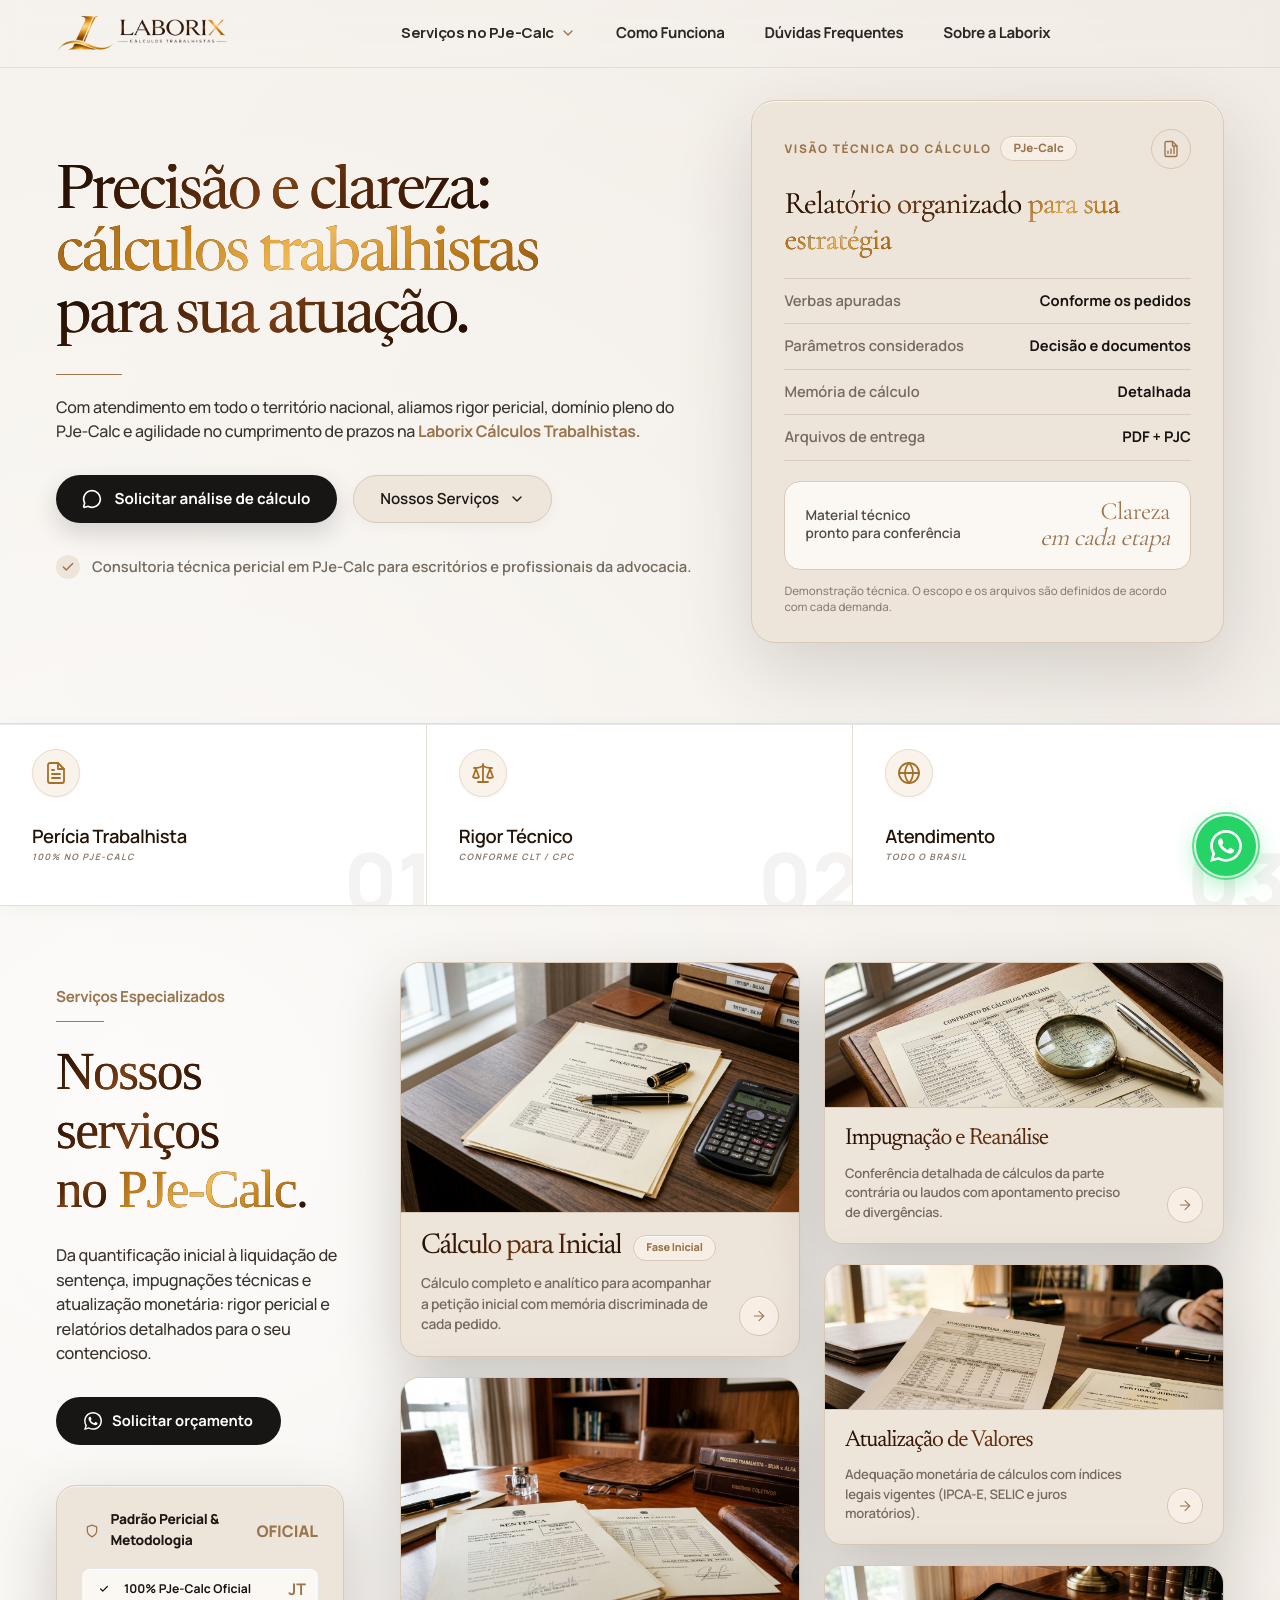
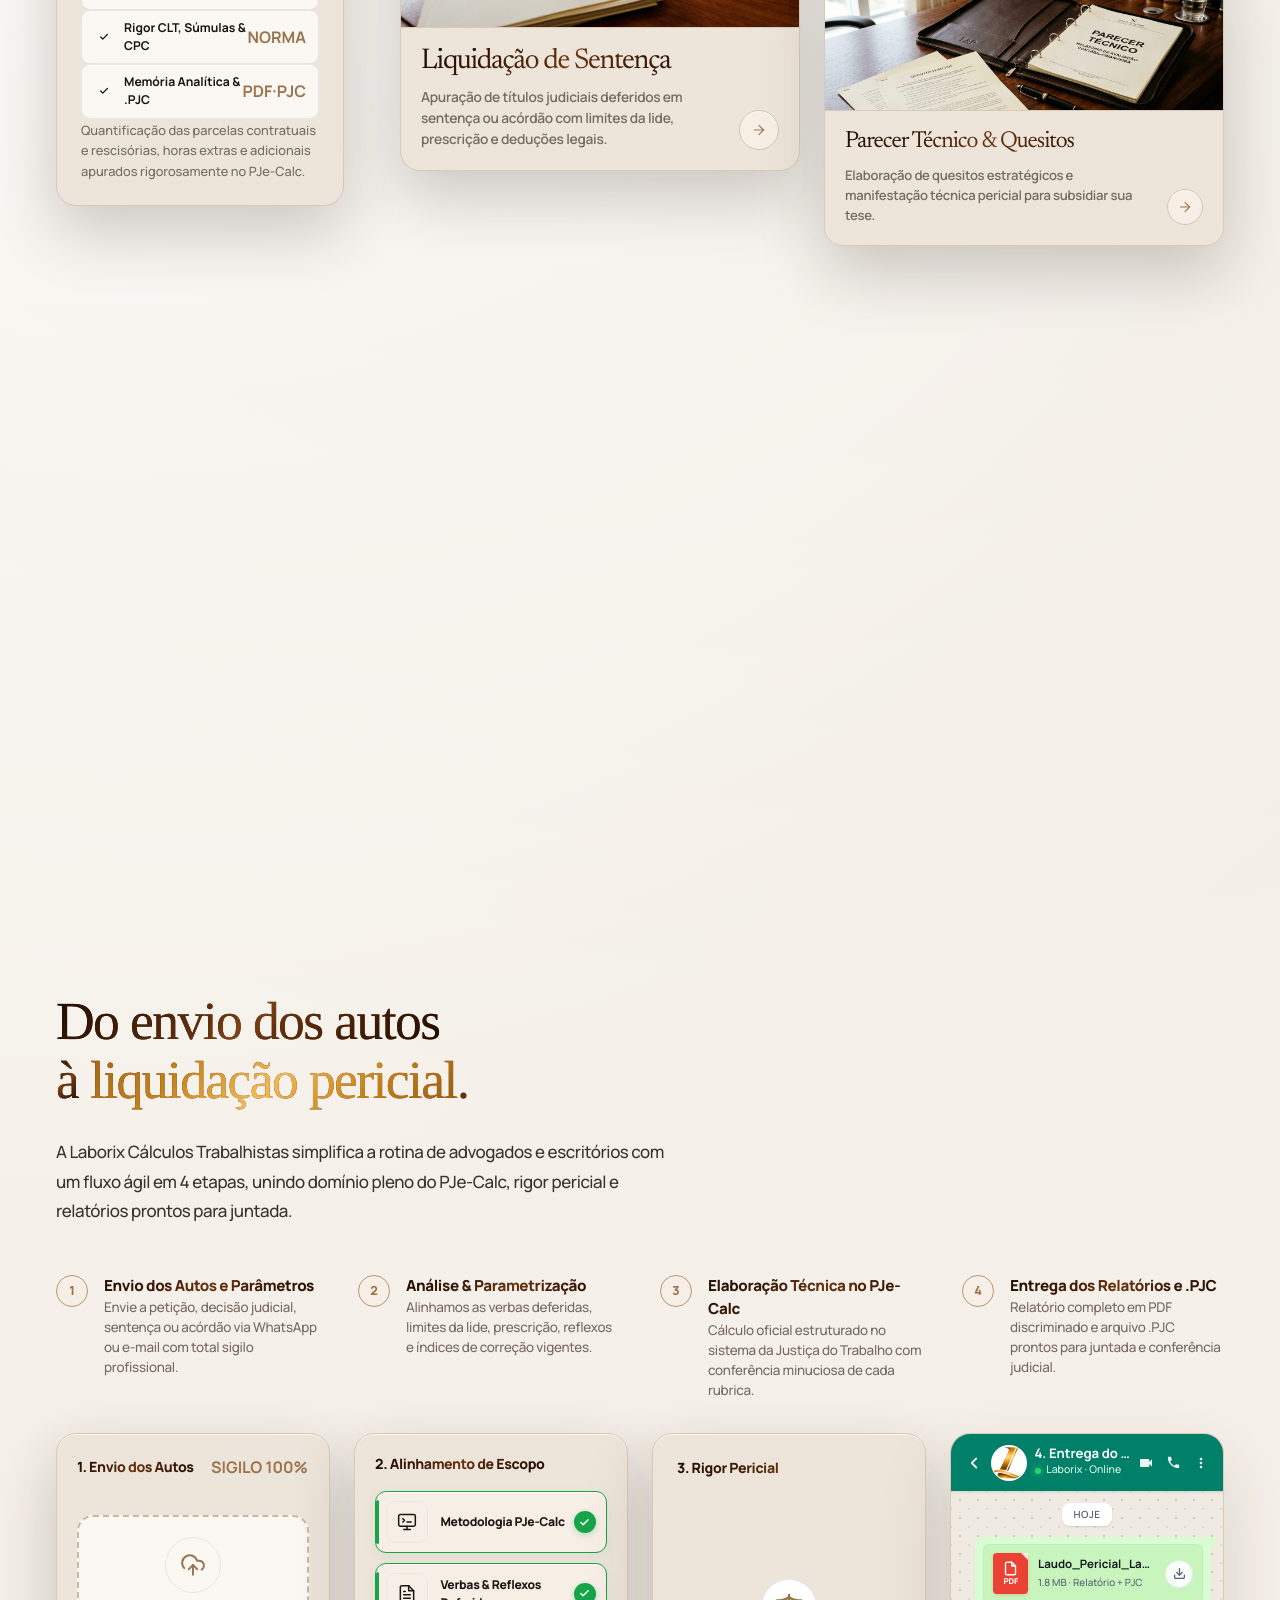
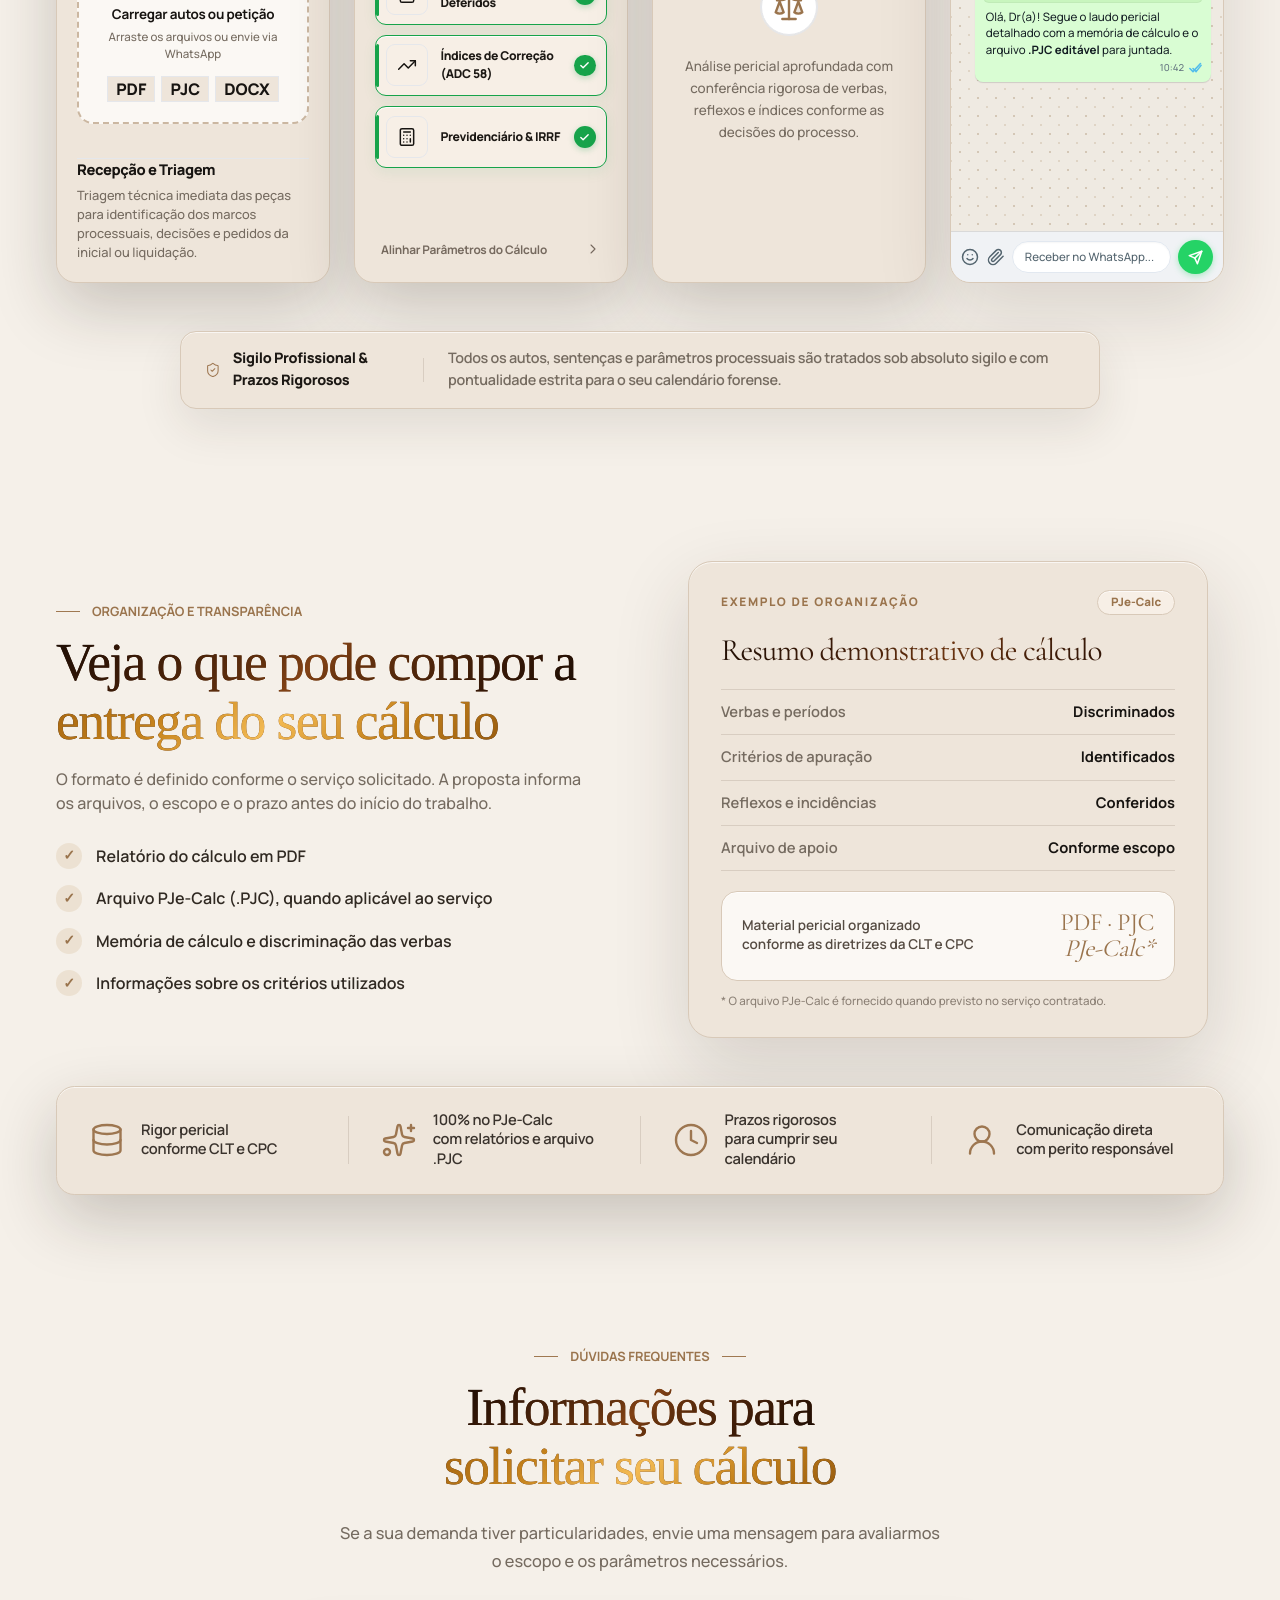
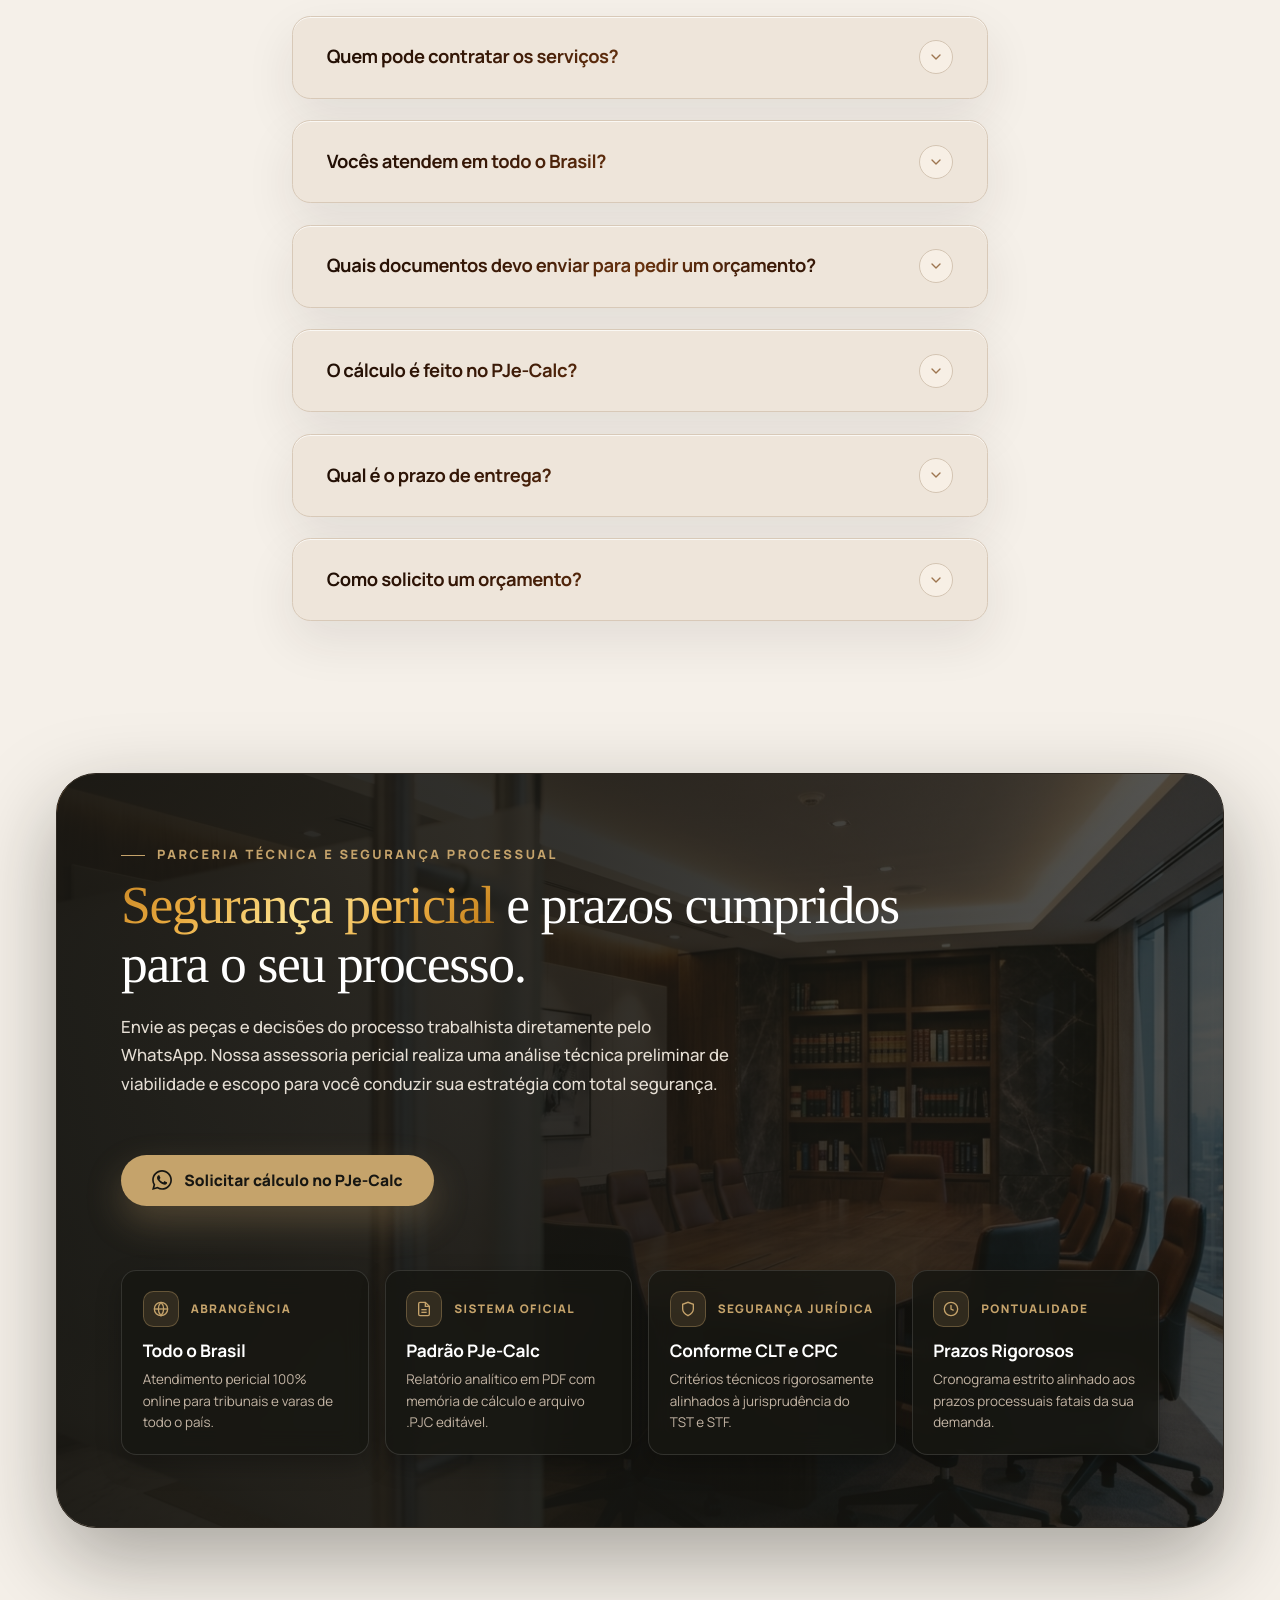
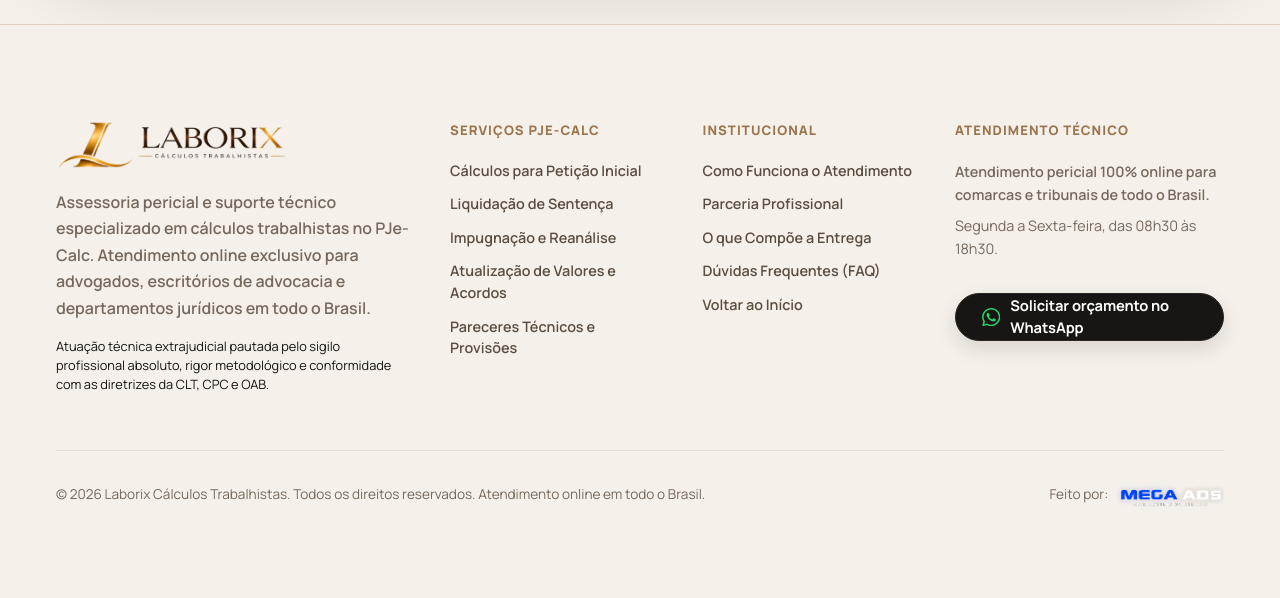
==== commit 283489af: "fix: atualiza numero de whatsapp para (95) 9136-9751" ====
--- a/index.html
+++ b/index.html
@@ -156,7 +156,7 @@
 
       <!-- Ações de Navegação (Contato & Menu Mobile) -->
       <div class="flex items-center gap-4 sm:gap-6">
-        <a href="https://wa.me/5500000000000?text=Ol%C3%A1!%20Gostaria%20de%20consultar%20um%20c%C3%A1lculo%20trabalhista."
+        <a href="https://wa.me/559591369751?text=Ol%C3%A1!%20Gostaria%20de%20consultar%20um%20c%C3%A1lculo%20trabalhista."
           target="_blank" rel="noopener"
           class="hidden items-center gap-2 text-[14px] font-bold text-[#2c2722] transition hover:text-[#98704a] lg:inline-flex">
           <svg xmlns="http://www.w3.org/2000/svg" width="16" height="16" viewBox="0 0 24 24" fill="none"
@@ -291,7 +291,7 @@
         <a href="#sobre" class="mobile-nav-link py-2 text-[0.95rem] font-bold text-[#1c1814] hover:text-[#9a744d]">
           Sobre a Laborix
         </a>
-        <a href="https://wa.me/5500000000000?text=Ol%C3%A1!%20Gostaria%20de%20consultar%20um%20c%C3%A1lculo%20trabalhista."
+        <a href="https://wa.me/559591369751?text=Ol%C3%A1!%20Gostaria%20de%20consultar%20um%20c%C3%A1lculo%20trabalhista."
           target="_blank" rel="noopener"
           class="hidden items-center gap-2 text-[14px] font-bold text-[#2c2722] transition hover:text-[#98704a] xl:inline-flex">
           <svg xmlns="http://www.w3.org/2000/svg" width="16" height="16" viewBox="0 0 24 24" fill="none"
@@ -338,7 +338,7 @@
 
               <!-- Grupo de Botões de Ação (CTAs) -->
               <div class="mt-8 flex flex-wrap items-center gap-4 reveal-on-scroll delay-500">
-                <a href="https://wa.me/5500000000000?text=Ol%C3%A1!%20Gostaria%20de%20solicitar%20uma%20an%C3%A1lise%20de%20c%C3%A1lculo%20trabalhista%20com%20a%20Laborix."
+                <a href="https://wa.me/559591369751?text=Ol%C3%A1!%20Gostaria%20de%20solicitar%20uma%20an%C3%A1lise%20de%20c%C3%A1lculo%20trabalhista%20com%20a%20Laborix."
                   target="_blank" rel="noopener"
                   class="hero-btn-primary inline-flex h-[48px] items-center justify-center gap-3 rounded-full bg-[#171614] px-6 text-[0.94rem] font-bold text-white shadow-[0_10px_24px_rgba(23,22,20,0.18)] transition hover:-translate-y-0.5 hover:bg-[#2a2420]">
                   <svg xmlns="http://www.w3.org/2000/svg" width="20" height="20" viewBox="0 0 24 24" fill="none"
@@ -598,7 +598,7 @@
 
             <!-- Botão Preto Pílula Oficial (Igual ao da Seção Abaixo) -->
             <div class="mt-8 flex flex-wrap items-center gap-4 reveal-on-scroll delay-500">
-              <a href="https://wa.me/5500000000000?text=Ol%C3%A1!%20Gostaria%20de%20solicitar%20um%20or%C3%A7amento%20de%20c%C3%A1lculos%20trabalhistas%20no%20PJe-Calc."
+              <a href="https://wa.me/559591369751?text=Ol%C3%A1!%20Gostaria%20de%20solicitar%20um%20or%C3%A7amento%20de%20c%C3%A1lculos%20trabalhistas%20no%20PJe-Calc."
                 target="_blank" rel="noopener"
                 class="inline-flex h-[48px] items-center justify-center gap-2.5 rounded-full bg-[#171614] px-7 text-[0.92rem] font-bold text-white shadow-md transition duration-200 hover:-translate-y-0.5 hover:bg-[#2b251f] hover:shadow-lg">
                 <svg xmlns="http://www.w3.org/2000/svg" width="18" height="18" viewBox="0 0 24 24" fill="currentColor">
@@ -729,7 +729,7 @@
                       </p>
                     </div>
 
-                    <a href="https://wa.me/5500000000000?text=Ol%C3%A1!%20Gostaria%20de%20solicitar%20um%20or%C3%A7amento%20para%20C%C3%A1lculo%20de%20Peti%C3%A7%C3%A3o%20Inicial."
+                    <a href="https://wa.me/559591369751?text=Ol%C3%A1!%20Gostaria%20de%20solicitar%20um%20or%C3%A7amento%20para%20C%C3%A1lculo%20de%20Peti%C3%A7%C3%A3o%20Inicial."
                       target="_blank" rel="noopener" aria-label="Solicitar orçamento para petição inicial" title="Solicitar orçamento para petição inicial"
                       class="inline-flex h-10 w-10 shrink-0 items-center justify-center rounded-full border border-[#d6c5b2] bg-[#f7efe6] text-[#9d7650] shadow-[inset_0_1px_0_rgba(255,255,255,0.72)] transition group-hover:translate-x-0.5 group-hover:border-[#ad8356]">
                       <svg xmlns="http://www.w3.org/2000/svg" width="24" height="24" viewBox="0 0 24 24" fill="none"
@@ -766,7 +766,7 @@
                       </p>
                     </div>
 
-                    <a href="https://wa.me/5500000000000?text=Ol%C3%A1!%20Gostaria%20de%20solicitar%20a%20Liquida%C3%A7%C3%A3o%20de%20Senten%C3%A7a%20no%20PJe-Calc."
+                    <a href="https://wa.me/559591369751?text=Ol%C3%A1!%20Gostaria%20de%20solicitar%20a%20Liquida%C3%A7%C3%A3o%20de%20Senten%C3%A7a%20no%20PJe-Calc."
                       target="_blank" rel="noopener" aria-label="Solicitar liquidação de sentença" title="Solicitar liquidação de sentença"
                       class="inline-flex h-10 w-10 shrink-0 items-center justify-center rounded-full border border-[#d6c5b2] bg-[#f7efe6] text-[#9d7650] shadow-[inset_0_1px_0_rgba(255,255,255,0.72)] transition group-hover:translate-x-0.5 group-hover:border-[#ad8356]">
                       <svg xmlns="http://www.w3.org/2000/svg" width="24" height="24" viewBox="0 0 24 24" fill="none"
@@ -806,7 +806,7 @@
                       </p>
                     </div>
 
-                    <a href="https://wa.me/5500000000000?text=Ol%C3%A1!%20Gostaria%20de%20solicitar%20uma%20an%C3%A1lise%20de%20Impugna%C3%A7%C3%A3o%20Pericial."
+                    <a href="https://wa.me/559591369751?text=Ol%C3%A1!%20Gostaria%20de%20solicitar%20uma%20an%C3%A1lise%20de%20Impugna%C3%A7%C3%A3o%20Pericial."
                       target="_blank" rel="noopener" aria-label="Solicitar análise de impugnação pericial" title="Solicitar análise de impugnação pericial"
                       class="inline-flex h-9 w-9 shrink-0 items-center justify-center rounded-full border border-[#d6c5b2] bg-[#f7efe6] text-[#9d7650] shadow-[inset_0_1px_0_rgba(255,255,255,0.72)] transition group-hover:translate-x-0.5 group-hover:border-[#ad8356]">
                       <svg xmlns="http://www.w3.org/2000/svg" width="24" height="24" viewBox="0 0 24 24" fill="none"
@@ -840,7 +840,7 @@
                       </p>
                     </div>
 
-                    <a href="https://wa.me/5500000000000?text=Ol%C3%A1!%20Gostaria%20de%20atualizar%20um%20c%C3%A1lculo%20trabalhista%20para%20execu%C3%A7%C3%A3o."
+                    <a href="https://wa.me/559591369751?text=Ol%C3%A1!%20Gostaria%20de%20atualizar%20um%20c%C3%A1lculo%20trabalhista%20para%20execu%C3%A7%C3%A3o."
                       target="_blank" rel="noopener" aria-label="Atualizar cálculo para execução" title="Atualizar cálculo para execução"
                       class="inline-flex h-9 w-9 shrink-0 items-center justify-center rounded-full border border-[#d6c5b2] bg-[#f7efe6] text-[#9d7650] shadow-[inset_0_1px_0_rgba(255,255,255,0.72)] transition group-hover:translate-x-0.5 group-hover:border-[#ad8356]">
                       <svg xmlns="http://www.w3.org/2000/svg" width="24" height="24" viewBox="0 0 24 24" fill="none"
@@ -874,7 +874,7 @@
                       </p>
                     </div>
 
-                    <a href="https://wa.me/5500000000000?text=Ol%C3%A1!%20Gostaria%20de%20solicitar%20Parecer%20T%C3%A9cnico%20e%20Quesitos%20periciais."
+                    <a href="https://wa.me/559591369751?text=Ol%C3%A1!%20Gostaria%20de%20solicitar%20Parecer%20T%C3%A9cnico%20e%20Quesitos%20periciais."
                       target="_blank" rel="noopener" aria-label="Solicitar parecer técnico e quesitos" title="Solicitar parecer técnico e quesitos"
                       class="inline-flex h-9 w-9 shrink-0 items-center justify-center rounded-full border border-[#d6c5b2] bg-[#f7efe6] text-[#9d7650] shadow-[inset_0_1px_0_rgba(255,255,255,0.72)] transition group-hover:translate-x-0.5 group-hover:border-[#ad8356]">
                       <svg xmlns="http://www.w3.org/2000/svg" width="24" height="24" viewBox="0 0 24 24" fill="none"
@@ -925,7 +925,7 @@
 
             <!-- Botão Pílula da Hero Oficial -->
             <div class="mt-8 flex flex-wrap items-center gap-4">
-              <a href="https://wa.me/5500000000000?text=Ol%C3%A1!%20Gostaria%20de%20iniciar%20uma%20parceria%20t%C3%A9cnica%20com%20a%20Laborix."
+              <a href="https://wa.me/559591369751?text=Ol%C3%A1!%20Gostaria%20de%20iniciar%20uma%20parceria%20t%C3%A9cnica%20com%20a%20Laborix."
                 target="_blank" rel="noopener"
                 class="inline-flex h-[48px] items-center justify-center gap-2.5 rounded-full bg-[#171614] px-7 text-[0.92rem] font-bold text-white shadow-md transition duration-200 hover:-translate-y-0.5 hover:bg-[#2b251f] hover:shadow-lg">
                 <svg xmlns="http://www.w3.org/2000/svg" width="18" height="18" viewBox="0 0 24 24" fill="currentColor">
@@ -1137,7 +1137,7 @@
 
             <!-- Bloco Central: Caixa de Upload / Dropzone com Ícone Nobre -->
             <div class="my-auto">
-              <a href="https://wa.me/5500000000000?text=Ol%C3%A1!%20Gostaria%20de%20enviar%20os%20autos%20de%20um%20processo%20trabalhista%20para%20an%C3%A1lise."
+              <a href="https://wa.me/559591369751?text=Ol%C3%A1!%20Gostaria%20de%20enviar%20os%20autos%20de%20um%20processo%20trabalhista%20para%20an%C3%A1lise."
                 target="_blank" rel="noopener"
                 class="upload-dropzone group/box relative flex flex-col items-center justify-center rounded-[1rem] border-2 border-dashed border-[#cbb7a1] bg-[#fbf8f4] p-5 text-center transition-all duration-300 hover:border-[#965a0e] hover:bg-[#ffffff] shadow-[0_4px_16px_rgba(49,37,28,0.04),inset_0_1px_0_rgba(255,255,255,0.9)] cursor-pointer block">
 
@@ -1316,7 +1316,7 @@
               </div>
             </div>
 
-            <a href="https://wa.me/5500000000000?text=Ol%C3%A1!%20Gostaria%20de%20alinhar%20o%20escopo%20de%20um%20c%C3%A1lculo%20trabalhista."
+            <a href="https://wa.me/559591369751?text=Ol%C3%A1!%20Gostaria%20de%20alinhar%20o%20escopo%20de%20um%20c%C3%A1lculo%20trabalhista."
               target="_blank" rel="noopener"
               class="mt-auto flex items-center justify-between rounded-[9px] px-1.5 py-1 text-[0.74rem] font-bold tracking-[-0.02em] text-[#75695e] transition hover:bg-[#f7f1e9] hover:text-[#1c1814]">
               Alinhar Parâmetros do Cálculo
@@ -1493,7 +1493,7 @@
             </div>
 
             <!-- Barra Inferior de Chat / Ação Direta WhatsApp -->
-            <a href="https://wa.me/5500000000000?text=Ol%C3%A1!%20Gostaria%20de%20receber%20um%20c%C3%A1lculo%20trabalhista%20com%20a%20Laborix."
+            <a href="https://wa.me/559591369751?text=Ol%C3%A1!%20Gostaria%20de%20receber%20um%20c%C3%A1lculo%20trabalhista%20com%20a%20Laborix."
               target="_blank" rel="noopener" class="wa-chat-input-bar" title="Receber cálculo no WhatsApp">
 
               <!-- Ícone de Emoji -->
@@ -1953,7 +1953,7 @@
 
               <!-- Botão CTA em Formato Pílula -->
               <div class="mt-6 sm:mt-8 flex flex-col sm:flex-row items-stretch sm:items-center gap-4">
-                <a href="https://wa.me/5500000000000?text=Ol%C3%A1!%20Gostaria%20de%20solicitar%20um%20c%C3%A1lculo%20no%20PJe-Calc%20com%20a%20Laborix."
+                <a href="https://wa.me/559591369751?text=Ol%C3%A1!%20Gostaria%20de%20solicitar%20um%20c%C3%A1lculo%20no%20PJe-Calc%20com%20a%20Laborix."
                   target="_blank" rel="noopener"
                   class="banner-final-btn inline-flex h-[50px] sm:h-[52px] w-full sm:w-auto items-center justify-center gap-3 rounded-full bg-[#c5a36b] px-6 sm:px-8 text-[0.94rem] sm:text-[0.98rem] font-bold text-[#171612] shadow-[0_16px_36px_rgba(197,163,107,0.28)] transition hover:bg-[#d4b47d]"
                   style="background-color: #c5a36b; color: #171612;">
@@ -2123,7 +2123,7 @@
               <span class="mt-2 block font-normal text-[#938475]">Segunda a Sexta-feira, das 08h30 às 18h30.</span>
             </p>
             <div class="mt-6">
-              <a href="https://wa.me/5500000000000?text=Ol%C3%A1!%20Gostaria%20de%20solicitar%20um%20or%C3%A7amento%20de%20c%C3%A1lculo%20trabalhista%20com%20a%20Laborix."
+              <a href="https://wa.me/559591369751?text=Ol%C3%A1!%20Gostaria%20de%20solicitar%20um%20or%C3%A7amento%20de%20c%C3%A1lculo%20trabalhista%20com%20a%20Laborix."
                 target="_blank" rel="noopener" class="laborix-footer-btn">
                 <svg xmlns="http://www.w3.org/2000/svg" width="18" height="18" viewBox="0 0 24 24" fill="currentColor">
                   <path
@@ -2174,7 +2174,7 @@
 ========================================================== -->
   <div id="whatsapp-wrapper" class="laborix-whatsapp-wrapper">
     <!-- Botão WhatsApp com Pulso -->
-    <a href="https://wa.me/5500000000000?text=Ol%C3%A1!%20Vim%20pelo%20site%20da%20Laborix%20e%20gostaria%20de%20solicitar%20um%20c%C3%A1lculo%20trabalhista."
+    <a href="https://wa.me/559591369751?text=Ol%C3%A1!%20Vim%20pelo%20site%20da%20Laborix%20e%20gostaria%20de%20solicitar%20um%20c%C3%A1lculo%20trabalhista."
       target="_blank" rel="noopener noreferrer" aria-label="Solicitar orçamento pelo WhatsApp" title="Solicitar orçamento pelo WhatsApp"
       class="laborix-whatsapp-btn">
       <div class="laborix-whatsapp-pulse"></div>
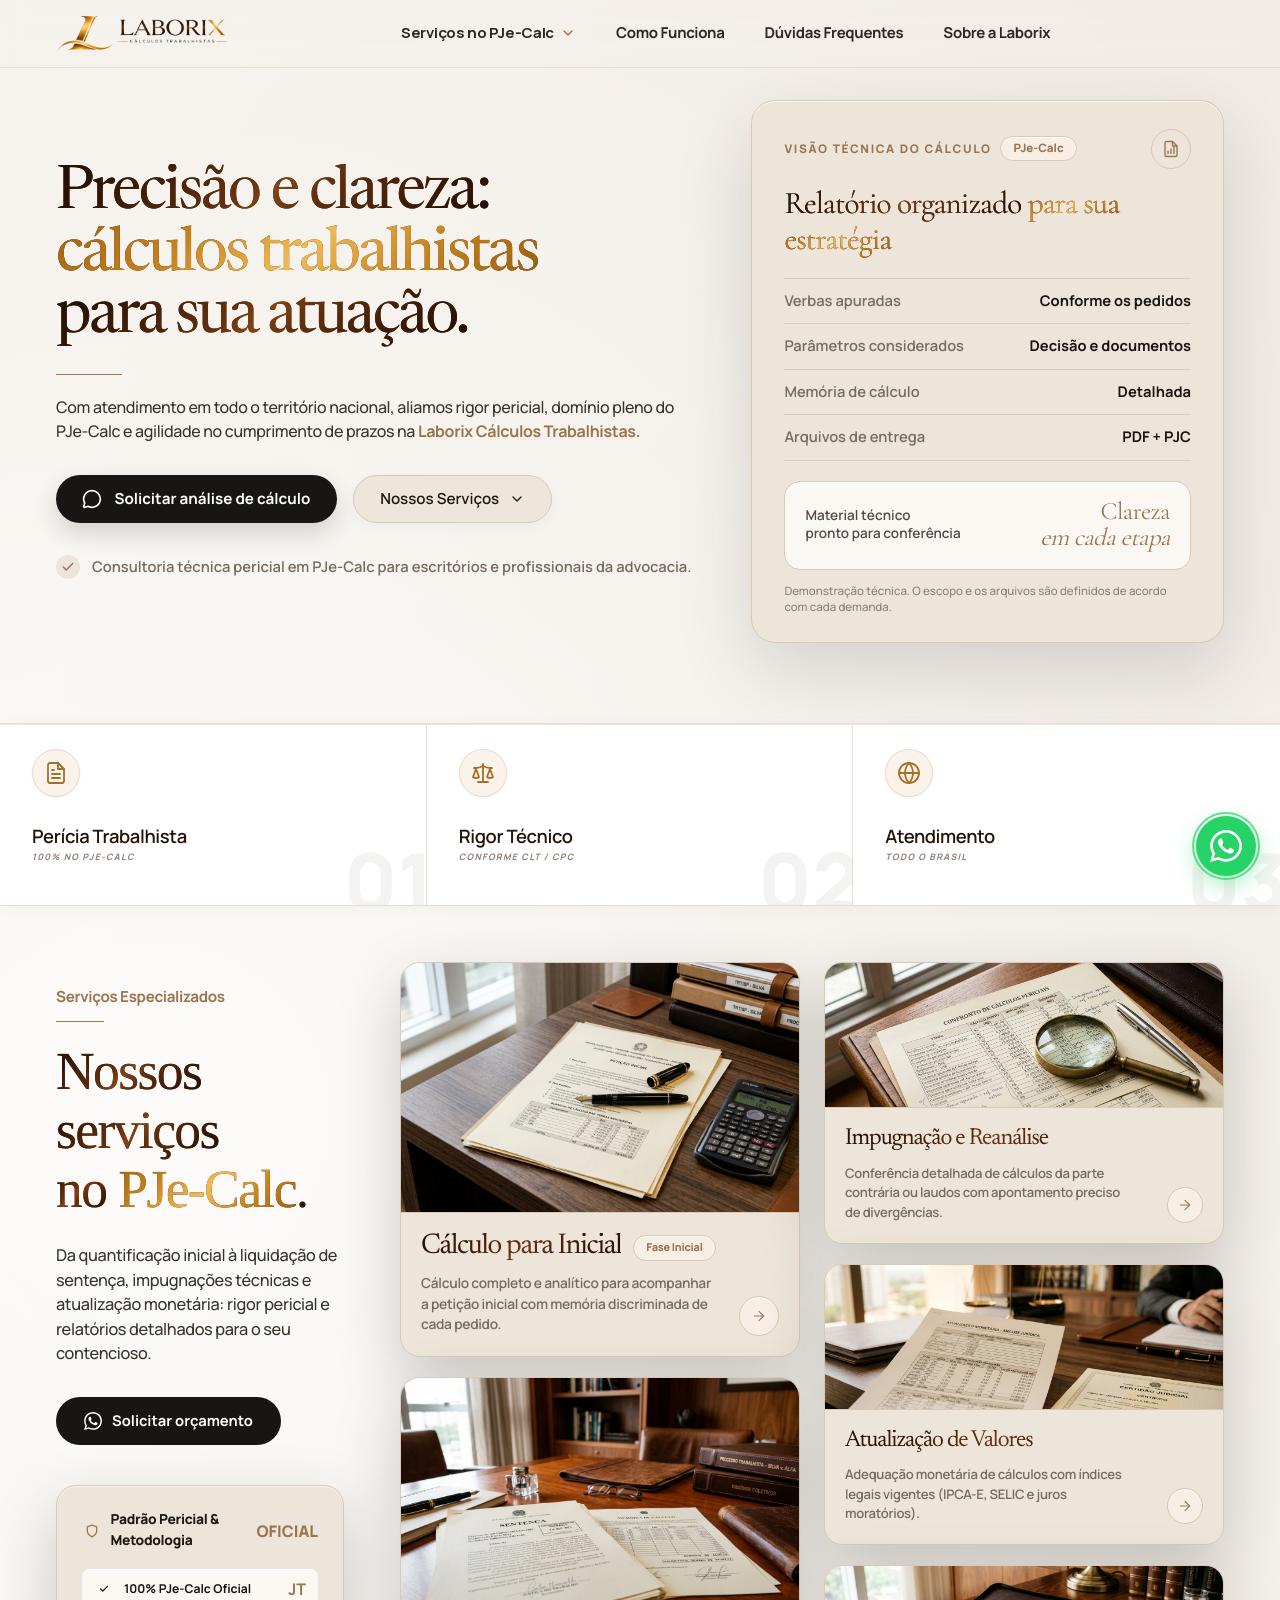
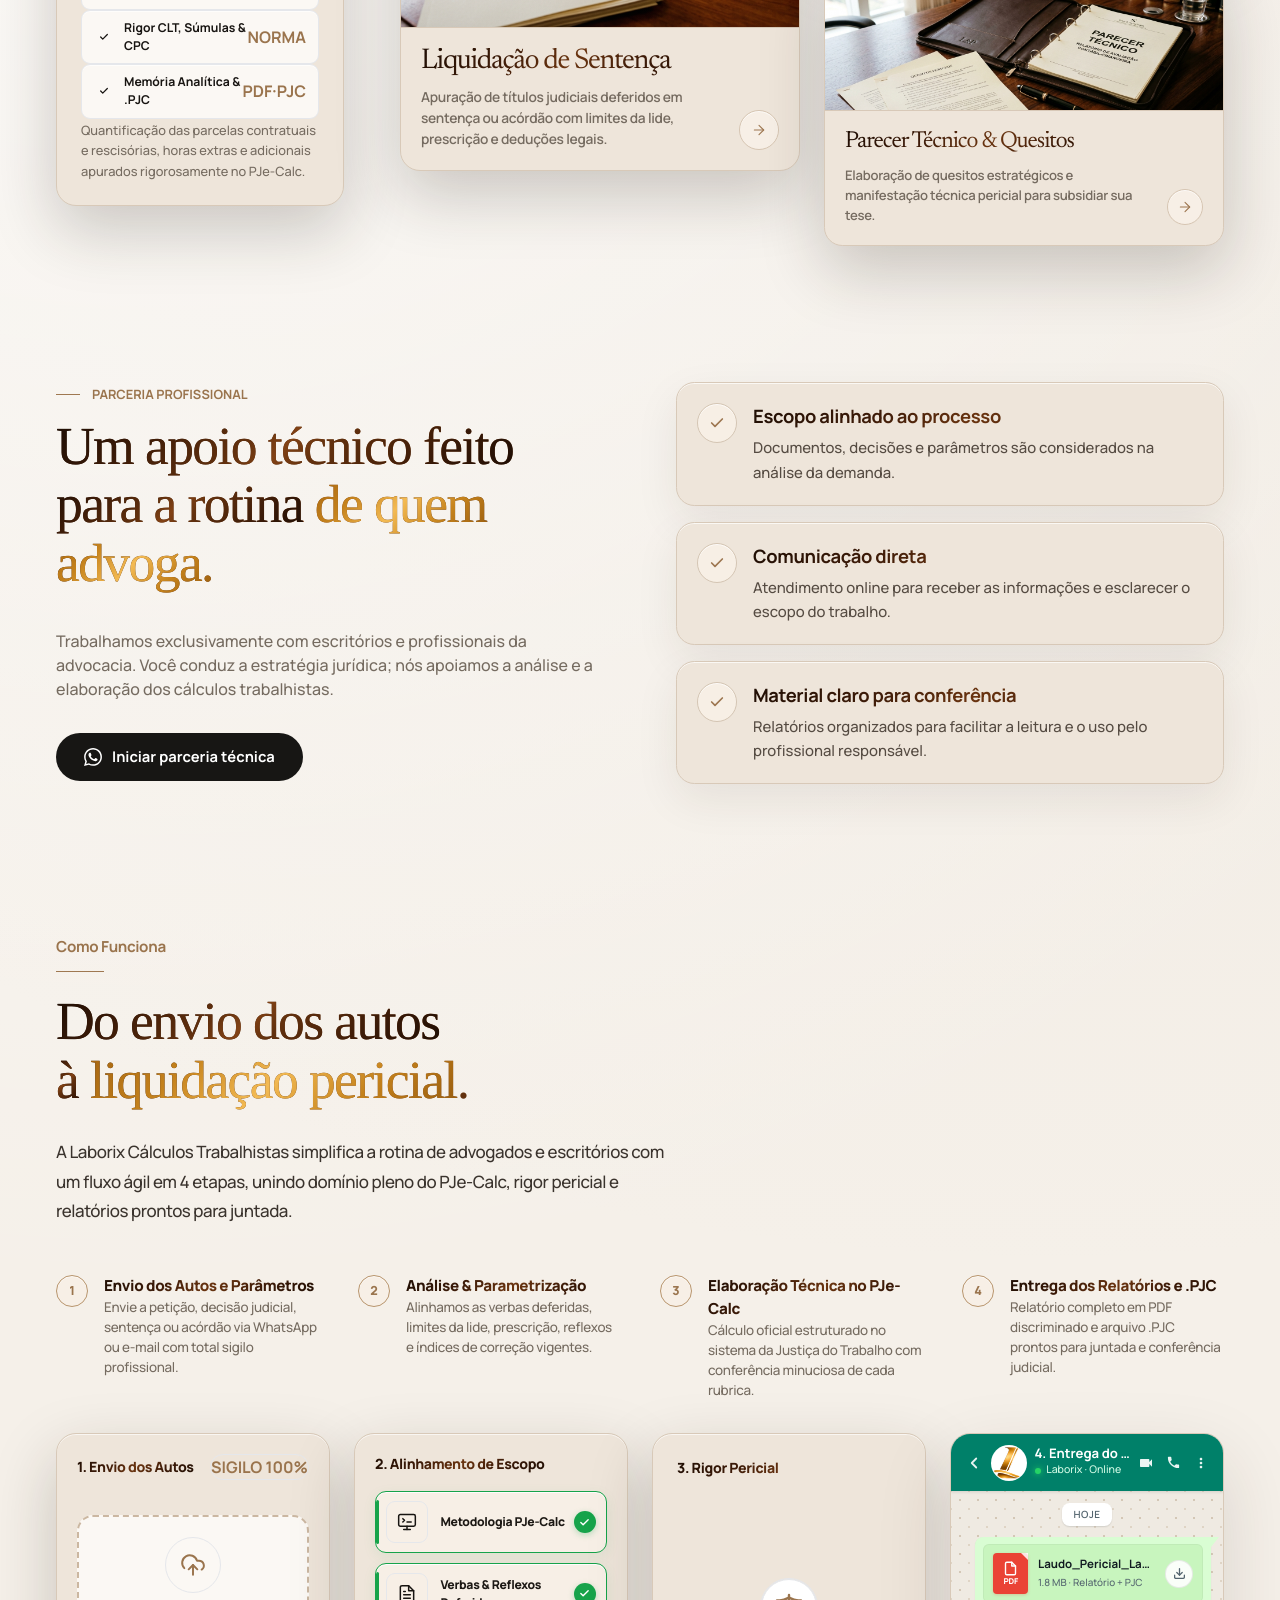
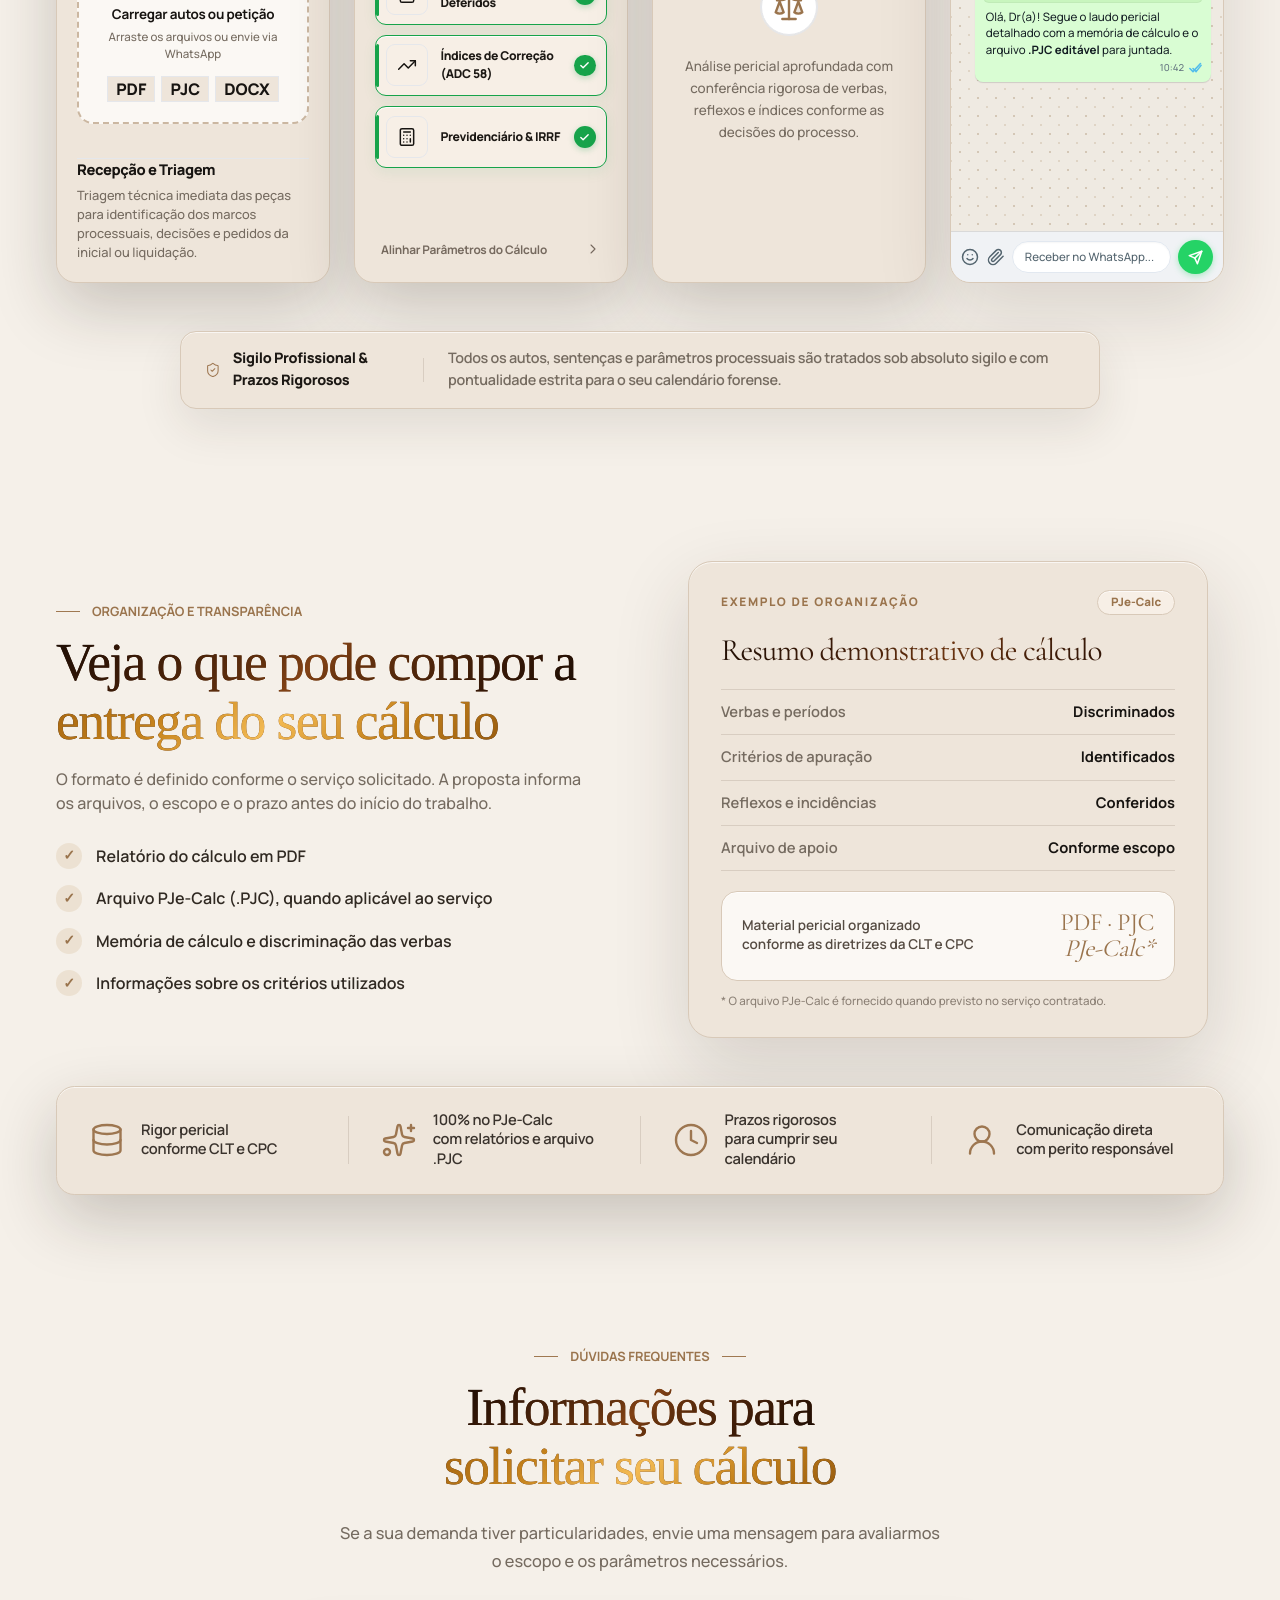
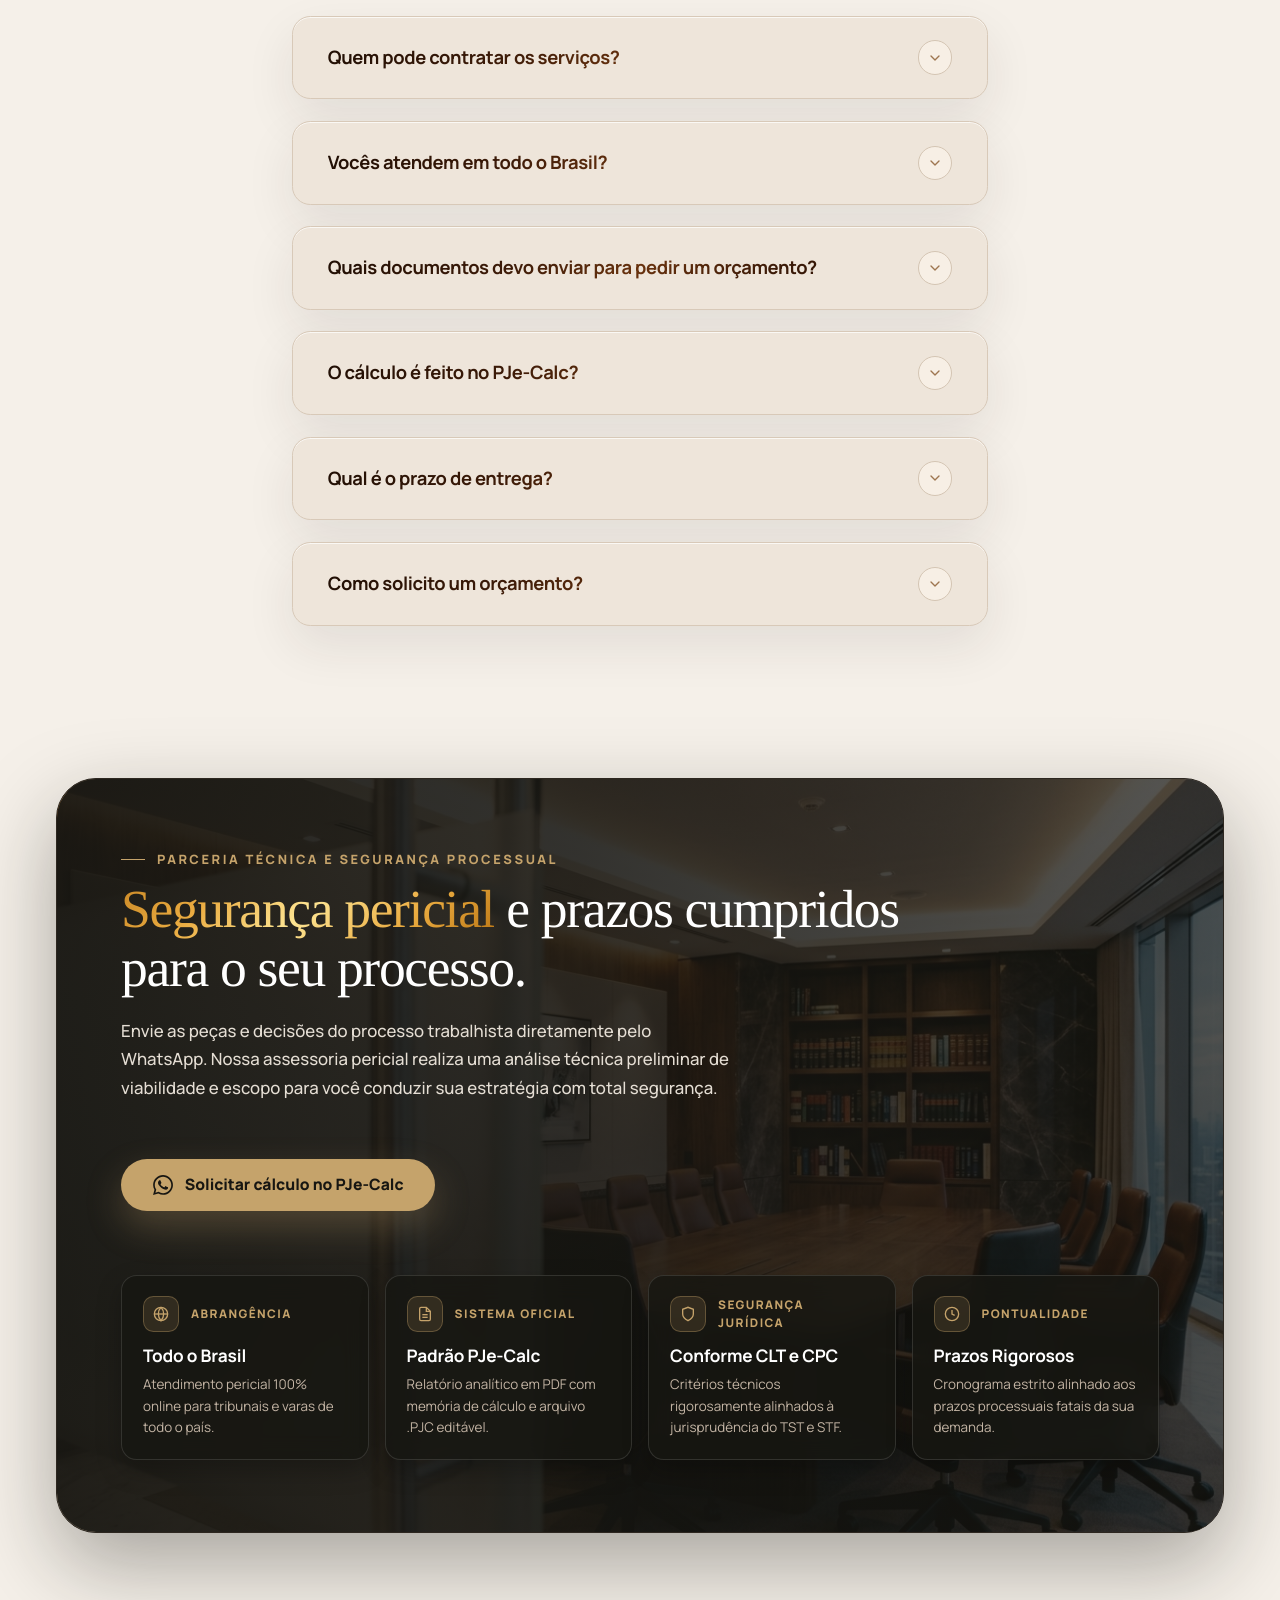
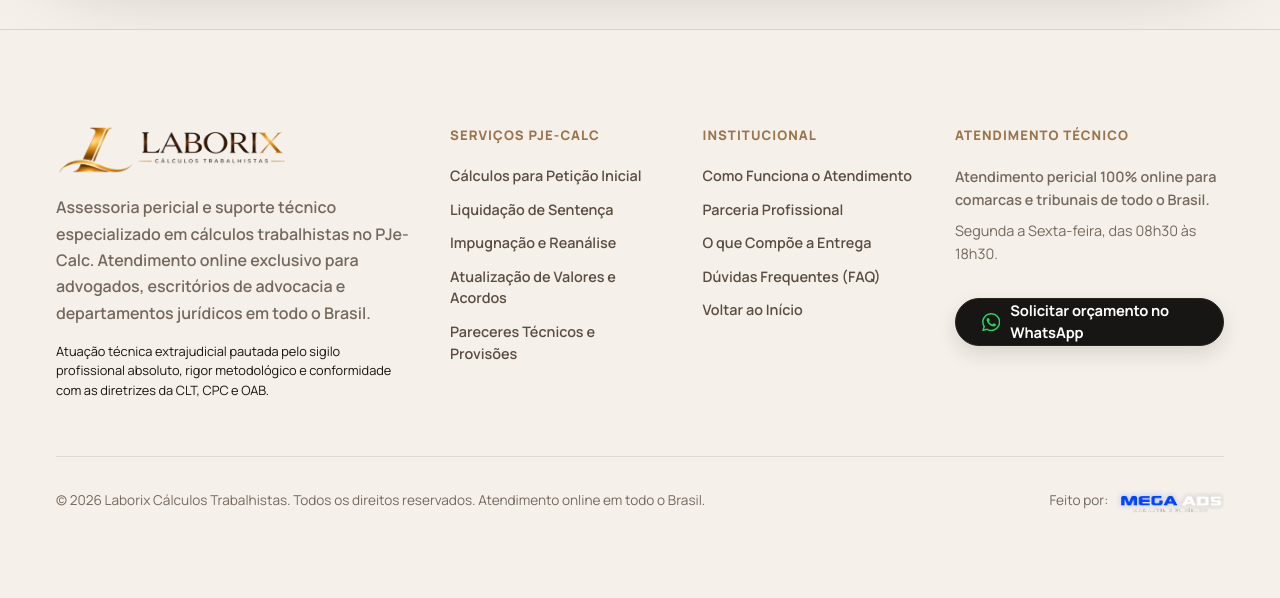
==== commit d9f95a1b: "feat: adiciona Google Tag Manager GTM-M3D5FLJN" ====
--- a/index.html
+++ b/index.html
@@ -1,6 +1,14 @@
 <html lang="pt-BR">
 
-<head><!-- =========================================================
+<head>
+  <!-- Google Tag Manager -->
+  <script>(function(w,d,s,l,i){w[l]=w[l]||[];w[l].push({'gtm.start':
+  new Date().getTime(),event:'gtm.js'});var f=d.getElementsByTagName(s)[0],
+  j=d.createElement(s),dl=l!='dataLayer'?'&l='+l:'';j.async=true;j.src=
+  'https://www.googletagmanager.com/gtm.js?id='+i+dl;f.parentNode.insertBefore(j,f);
+  })(window,document,'script','dataLayer','GTM-M3D5FLJN');</script>
+  <!-- End Google Tag Manager -->
+<!-- =========================================================
 Configuração do Documento & Metadados SEO
 ========================================================== -->
   <meta charset="UTF-8">
@@ -31,6 +39,11 @@
 </head>
 
 <body class="min-h-screen overflow-x-hidden">
+  <!-- Google Tag Manager (noscript) -->
+  <noscript><iframe src="https://www.googletagmanager.com/ns.html?id=GTM-M3D5FLJN"
+  height="0" width="0" style="display:none;visibility:hidden"></iframe></noscript>
+  <!-- End Google Tag Manager (noscript) -->
+
   <!-- =========================================================
   Navegação Principal & Cabeçalho
   ========================================================== -->
